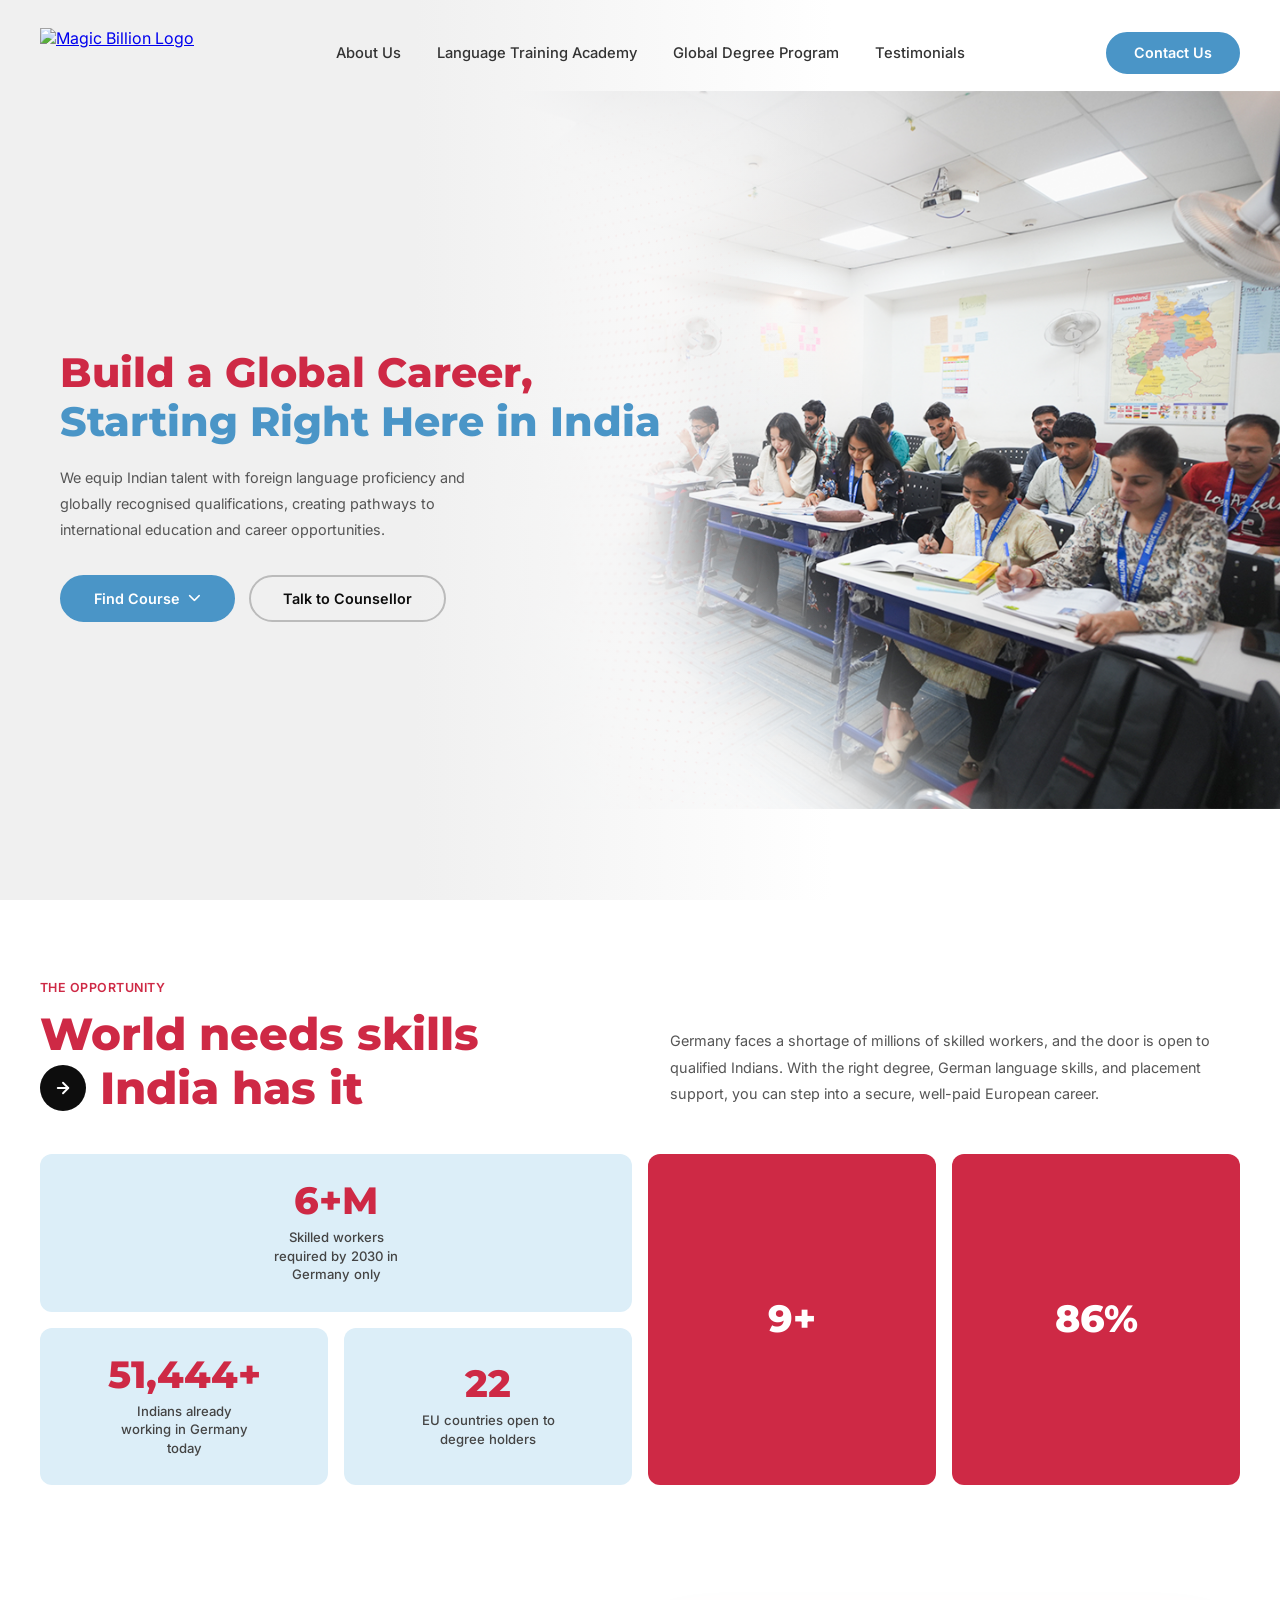
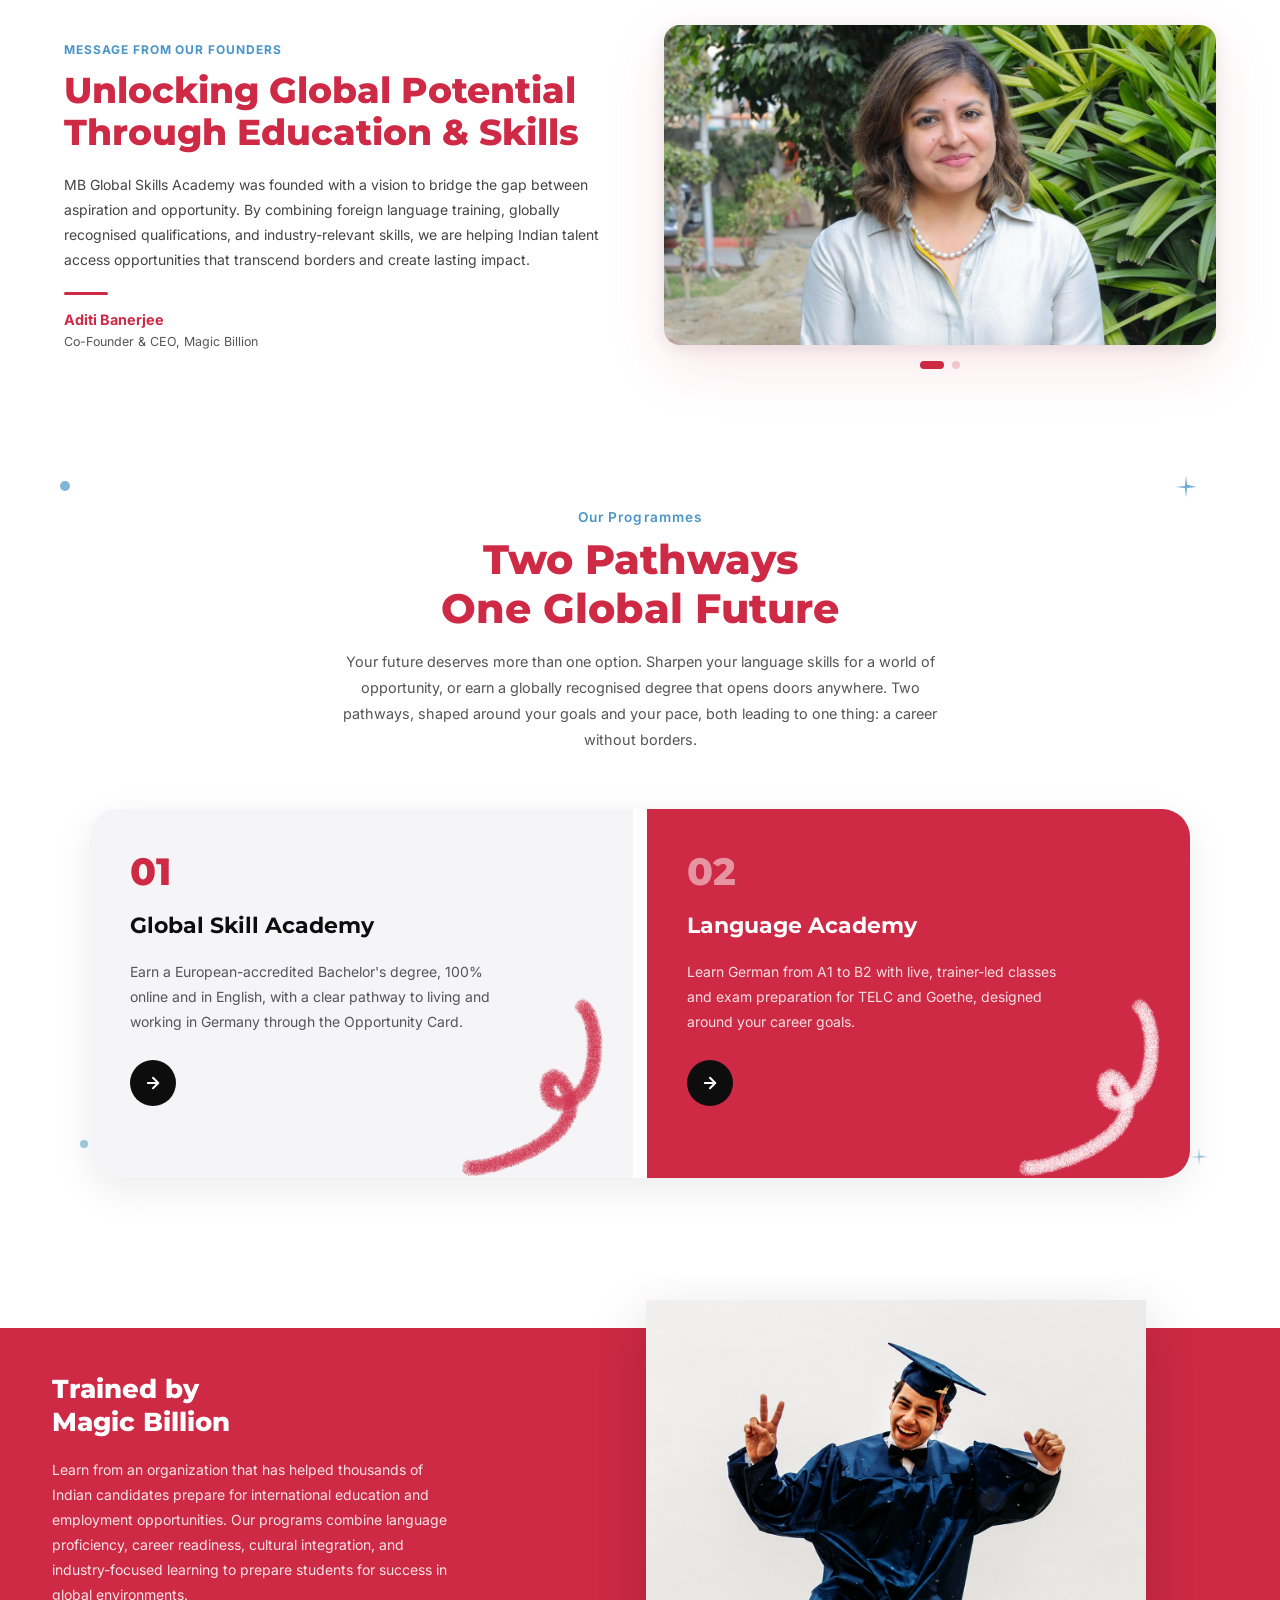
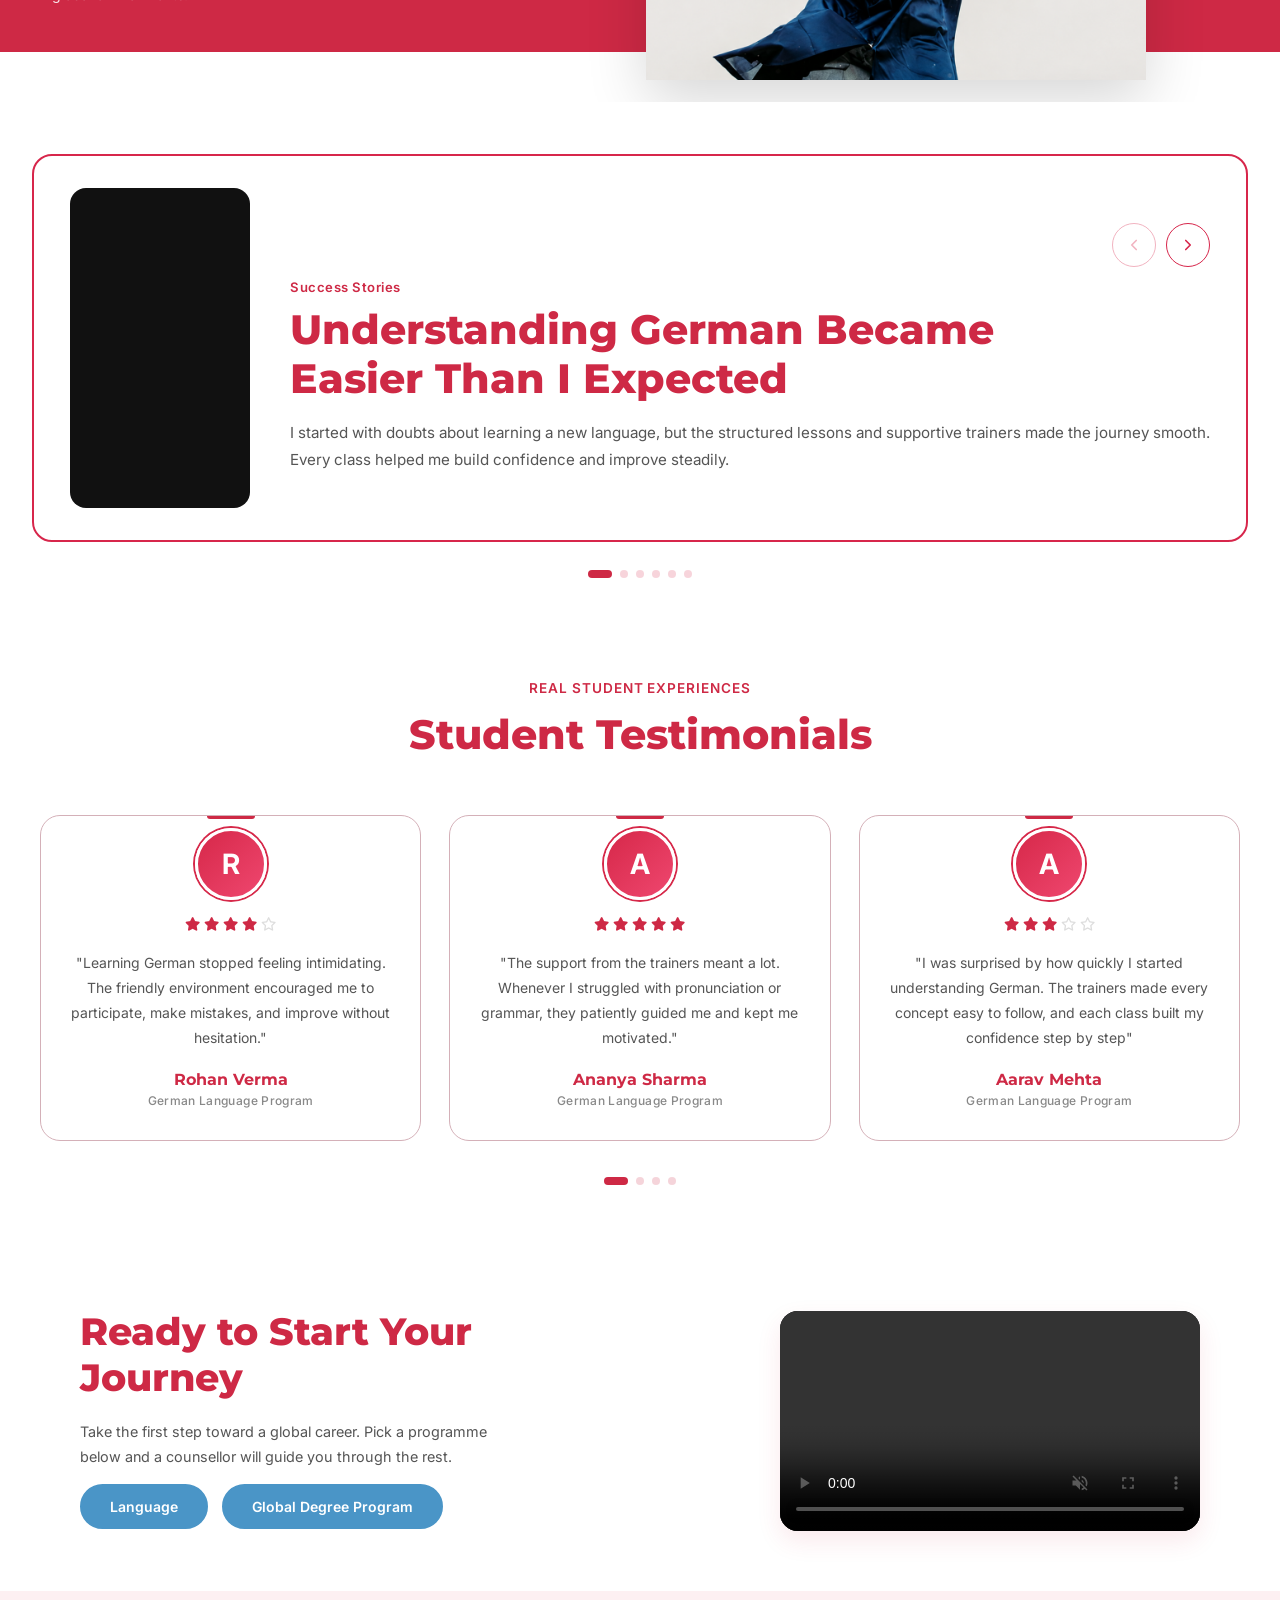
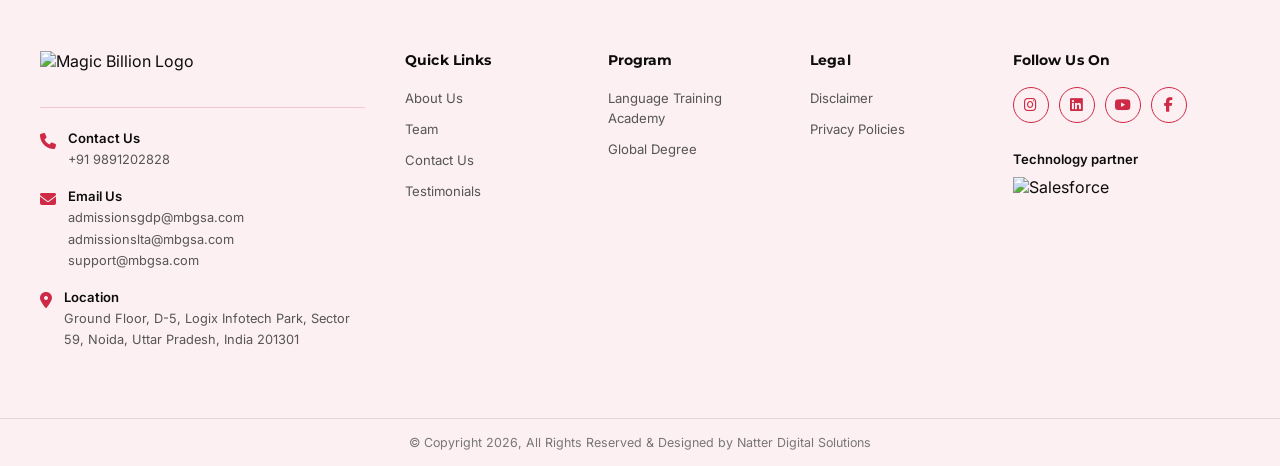
==== index.html @ fe3a0823 "founder section issue fix heding size" ====
<!doctype html>
<html lang="en">
  <head>
    <meta charset="UTF-8" />
    <meta name="viewport" content="width=device-width, initial-scale=1.0" />
    <title>MAGIC BILLION</title>
    <link rel="stylesheet" href="/CSS//style.css" />
    <!-- FontAwesome 6 (Free CDN) -->
    <link
      rel="stylesheet"
      href="https://cdnjs.cloudflare.com/ajax/libs/font-awesome/6.5.0/css/all.min.css"
      integrity="sha512-Avb2QiuDEEvB4bZJYdft2mNjVShBftLdPG8FJ0V7irTLQ8Uo0qcPxh4Plq7G5tGm0rU+1SPhVotteLpBERwTkw=="
      crossorigin="anonymous"
      referrerpolicy="no-referrer"
    />
  </head>
  <body>
    <!-- ===== NAVBAR ===== -->
    <header class="navbar" id="navbar">
      <div class="nav-container">
        <a href="/index.html" class="nav-logo">
          <img
            src="https://i.ibb.co/XxrznBX9/Layer-4.png"
            alt="Magic Billion Logo"
          />
        </a>

        <nav class="nav-links" id="navLinks">
          <a href="/about.html" class="nav-link">About Us</a>
          <a href="/language.html" class="nav-link"
            >Language Training Academy</a
          >
          <a href="/global-degree.html" class="nav-link"
            >Global Degree Program</a
          >
          <a href="/testimonials.html" class="nav-link">Testimonials</a>
        </nav>

        <div class="nav-right">
          <a href="/contact.html" class="btn-contact">Contact Us</a>
          <button
            class="hamburger"
            id="hamburger"
            aria-label="Toggle menu"
            aria-expanded="false"
          >
            <span class="bar"></span>
            <span class="bar"></span>
            <span class="bar"></span>
          </button>
        </div>
      </div>

      <div class="mobile-menu" id="mobileMenu">
        <a href="/about.html" class="mobile-link">About Us</a>
        <a href="/language.html" class="mobile-link"
          >Language Training Academy</a
        >
        <a href="/global-degree.html" class="mobile-link"
          >Global Degree Program</a
        >
        <a href="/testimonials.html" class="mobile-link">Testimonials</a>
        <a href="/contact.html" class="btn-contact mobile-cta">Contact Us</a>
      </div>
    </header>

    <!-- ===== HERO ===== -->
    <section class="hero" id="home">
      <!-- Full-bleed background image -->
      <div class="hero-bg">
        <img
          src="./assets/images/Hero-img-new.png"
          alt="Student travelling the world"
          loading="eager"
          decoding="async"
        />
      </div>

      <!-- Text content overlaid on top -->
      <div class="hero-content">
        <!-- <h1 class="hero-title">
          <span class="title-red">Build a Global Career,</span>

          <span class="title-line">
            <span class="title-red">Career, </span>
            <span class="title-blue inline-blue">Starting </span>
          </span>

          <span class="title-blue title-blue-block">Right Here in India </span>
        </h1> -->

        <!-- NAYA (sahi - 2 lines) -->
        <h1 class="hero-title">
          <span class="title-red">Build a Global Career,</span>
          <span class="title-blue">Starting Right Here in India</span>
        </h1>
        <p class="hero-desc">
          We equip Indian talent with foreign language proficiency and globally
          recognised qualifications, creating pathways to international
          education and career opportunities.
        </p>
        <div class="hero-actions">
          <div class="dropdown-wrapper">
            <button class="btn-primary dropdown-trigger">
              Find Course
              <i class="fa-solid fa-chevron-down dropdown-arrow"></i>
            </button>
            <div class="dropdown-menu">
              <a href="/language.html" class="dropdown-item"
                >Language Academy</a
              >
              <a href="/global-degree.html" class="dropdown-item"
                >Global Degree Program</a
              >
            </div>
          </div>
          <a href="#brochure" class="btn-outline">Talk to Counsellor</a>
        </div>
      </div>
    </section>

    <!-- ============================
     OPPORTUNITY SECTION
     ============================ -->
    <section class="opportunity" id="opportunity">
      <div class="opportunity-container">
        <div class="opportunity-top">
          <div class="opportunity-left">
            <p class="opportunity-label">The Opportunity</p>
            <h2 class="opportunity-heading">
              <span class="opp-line1"> World needs skills</span>
              <span class="opp-line2">
                <span class="opportunity-arrow-btn" aria-label="Learn more">
                  <svg
                    width="18"
                    height="18"
                    viewBox="0 0 24 24"
                    fill="none"
                    stroke="currentColor"
                    stroke-width="2.5"
                    stroke-linecap="round"
                    stroke-linejoin="round"
                    aria-hidden="true"
                  >
                    <line x1="5" y1="12" x2="19" y2="12" />
                    <polyline points="12 5 19 12 12 19" />
                  </svg>
                </span>
                India has it
              </span>
            </h2>
          </div>
          <div class="opportunity-right">
            <p class="opportunity-desc">
              Germany faces a shortage of millions of skilled workers, and the
              door is open to qualified Indians. With the right degree, German
              language skills, and placement support, you can step into a
              secure, well-paid European career.
            </p>
          </div>
        </div>

        <!-- Stats Grid — data-target = final number, data-suffix = text after -->
        <div class="opportunity-stats" id="oppStats">
          <div
            class="stat-card stat-card-large"
            data-target="7"
            data-suffix="+M"
          >
            <span class="stat-number">7+M</span>
            <span class="stat-label"
              >Skilled workers required by 2030 in Germany only</span
            >
          </div>

          <div
            class="stat-card stat-red stat-card-red-tall-1"
            data-target="10"
            data-suffix="+"
          >
            <span class="stat-number">10+</span>
            <!-- <span class="stat-label">Lorem Ipsum deoit odr mpt</span> -->
          </div>

          <div
            class="stat-card stat-red stat-card-red-tall-2"
            data-target="100"
            data-suffix="%"
          >
            <span class="stat-number">100%</span>
            <!-- <span class="stat-label">Lorem Ipsum deot odr</span> -->
          </div>

          <div
            class="stat-card stat-card-sm-1"
            data-target="60000"
            data-suffix="+"
          >
            <span class="stat-number">60,000+</span>
            <span class="stat-label"
              >Indians already working in Germany today</span
            >
          </div>

          <div class="stat-card stat-card-sm-2" data-target="26" data-suffix="">
            <span class="stat-number">26</span>
            <span class="stat-label">EU countries open to degree holders</span>
          </div>
        </div>
      </div>
    </section>

    <!-- ============================
    FOUNDERS SECTION
    ============================ -->
    <section class="founders" id="founders">
      <div class="founders-container">
        <!-- Left: Text Content -->
        <div class="founders-content">
          <!-- Founder 1 (default visible) -->
          <div class="founder-slide active" data-founder="0">
            <p class="founders-label">Message from Our Founders</p>
            <h2 class="founders-heading">
              Unlocking Global Potential <br />Through Education & Skills
            </h2>
            <p class="founders-desc">
              MB Global Skills Academy was founded with a vision to bridge the
              gap between aspiration and opportunity. By combining foreign
              language training, globally recognised qualifications, and
              industry-relevant skills, we are helping Indian talent access
              opportunities that transcend borders and create lasting impact.
            </p>
            <div class="founders-divider"></div>
            <div class="founders-author">
              <p class="founders-author-name">Aditi Banerjee</p>
              <p class="founders-author-role">
                Co-Founder &amp; CEO, Magic Billion
              </p>
            </div>
          </div>

          <!-- Founder 2 (hidden initially) -->
          <div class="founder-slide" data-founder="1">
            <p class="founders-label">Message from Our Founders</p>
            <h2 class="founders-heading">From India to the World</h2>
            <p class="founders-desc">
              India’s greatest strength is its people. Through language
              training, globally recognised education pathways, and
              industry-aligned skills, MB Global Skills Academy is enabling
              Indian talent to unlock opportunities beyond borders and build
              successful global careers.
            </p>
            <div class="founders-divider"></div>
            <div class="founders-author">
              <p class="founders-author-name">Basab Banerjee</p>
              <p class="founders-author-role">Co-Founder and President</p>
            </div>
          </div>
        </div>

        <!-- Right: Image + Dots below image -->
        <div class="founders-right-col">
          <div class="founders-image-wrap">
            <img
              src="/assets/images/Homepage_Aditi.JPG.jpg"
              alt="Aditi Banerjee - Co-Founder & CEO"
              class="founders-img founder-img active"
              data-img="0"
            />
            <img
              src="/assets/images/Homepage_Basab.jpg"
              alt="Rahul Mehta - Co-Founder & COO"
              class="founders-img founder-img"
              data-img="1"
            />
          </div>

          <!-- Dots — directly under image -->
          <div class="founders-dots">
            <button
              class="founder-dot active"
              data-dot="0"
              aria-label="Founder 1"
            ></button>
            <button
              class="founder-dot"
              data-dot="1"
              aria-label="Founder 2"
            ></button>
          </div>
        </div>
      </div>
    </section>

    <!--  -->
    <!-- ===== OUR PROGRAMMES SECTION ===== -->
    <section class="programmes" id="programmes">
      <!-- Decorative bg dots & star -->
      <span class="prog-dot prog-dot--tl"></span>
      <span class="prog-star prog-star--tr"></span>
      <span class="prog-dot prog-dot--bl"></span>
      <span class="prog-star prog-star--br"></span>

      <!-- Section Header -->
      <div class="prog-header">
        <p class="prog-label">Our Programmes</p>
        <h2 class="prog-title">
          Two Pathways<br />
          One Global Future
        </h2>
        <p class="prog-desc">
          Your future deserves more than one option. Sharpen your language
          skills for a world of opportunity, or earn a globally recognised
          degree that opens doors anywhere. Two pathways, shaped around your
          goals and your pace, both leading to one thing: a career without
          borders.
        </p>
      </div>

      <!-- Cards Grid -->
      <div class="prog-grid">
        <!-- Card 1 — Light -->
        <div class="prog-card prog-card--light" data-index="0">
          <span class="card-number">01</span>
          <h3 class="card-title">Global Skill Academy</h3>
          <p class="card-desc">
            Earn a European-accredited Bachelor's degree, 100% online and in
            English, with a clear pathway to living and working in Germany
            through the Opportunity Card.
          </p>
          <a
            href="/global-degree.html"
            class="opportunity-arrow-btn"
            aria-label="Learn more"
          >
            <svg
              width="18"
              height="18"
              viewBox="0 0 24 24"
              fill="none"
              stroke="currentColor"
              stroke-width="2.5"
              stroke-linecap="round"
              stroke-linejoin="round"
              aria-hidden="true"
            >
              <line x1="5" y1="12" x2="19" y2="12" />
              <polyline points="12 5 19 12 12 19" />
            </svg>
          </a>
          <div class="card-deco card-deco--1">
            <!-- Pink (default) -->
            <img
              src="/assets/images/Vector1.png"
              alt=""
              aria-hidden="true"
              class="deco-pink"
            />
            <!-- White (hover) -->
            <img
              src="/assets//images//Vector2.png"
              alt=""
              aria-hidden="true"
              class="deco-white"
            />
          </div>
        </div>

        <!-- Card 2 — Dark Red -->
        <div class="prog-card prog-card--dark" data-index="1">
          <span class="card-number">02</span>
          <h3 class="card-title">Language Academy</h3>
          <p class="card-desc">
            Learn German from A1 to B2 with live, trainer-led classes and exam
            preparation for TELC and Goethe, designed around your career goals.
          </p>
          <a
            href="/language.html"
            class="opportunity-arrow-btn"
            aria-label="Learn more"
          >
            <svg
              width="18"
              height="18"
              viewBox="0 0 24 24"
              fill="none"
              stroke="currentColor"
              stroke-width="2.5"
              stroke-linecap="round"
              stroke-linejoin="round"
              aria-hidden="true"
            >
              <line x1="5" y1="12" x2="19" y2="12" />
              <polyline points="12 5 19 12 12 19" />
            </svg>
          </a>
          <div class="card-deco card-deco--2">
            <img src="/assets//images//Vector2.png" alt="" aria-hidden="true" />
          </div>
        </div>
      </div>
    </section>

    <!-- ===== TRAINED BY MAGIC BILLION SECTION ===== -->
    <section class="trained" id="trained">
      <div class="trained-inner">
        <!-- LEFT: Text -->
        <div class="trained-content">
          <h2 class="trained-title">Trained by<br />Magic Billion</h2>
          <p class="trained-desc">
            Learn from an organization that has helped thousands of Indian
            candidates prepare for international education and employment
            opportunities. Our programs combine language proficiency, career
            readiness, cultural integration, and industry-focused learning to
            prepare students for success in global environments.
          </p>
        </div>

        <!-- RIGHT: Image overflows top & bottom -->
        <div class="trained-image-wrap">
          <div class="trained-image-card">
            <img
              src="/assets//images/img.png"
              alt="Trained graduate celebrating"
              loading="lazy"
              decoding="async"
            />
          </div>
        </div>
      </div>
    </section>

    <!-- ===== SUCCESS STORIES SECTION ===== -->
    <section class="success" id="success">
      <!-- Slider Wrapper -->
      <div class="success-slider-wrap">
        <div class="success-track" id="successTrack">
          <!-- Card 1 -->
          <div class="success-inner">
            <div class="success-image-wrap">
              <div class="success-image-card success-reel-card">
                <iframe
                  src="https://www.youtube.com/embed/UjRBjqplv5I?autoplay=1&mute=1&loop=1&playlist=UjRBjqplv5I&controls=0&rel=0&modestbranding=1"
                  allow="autoplay; encrypted-media"
                  allowfullscreen
                  loading="lazy"
                ></iframe>
              </div>
            </div>
            <div class="success-content">
              <p class="success-label">Success Stories</p>
              <h2 class="success-title">
                Understanding German Became <br />
                Easier Than I Expected
              </h2>
              <p class="success-desc">
                I started with doubts about learning a new language, but the
                structured lessons and supportive trainers made the journey
                smooth. Every class helped me build confidence and improve
                steadily.
              </p>
            </div>
          </div>

          <!-- Card 2 -->
          <div class="success-inner">
            <div class="success-image-wrap">
              <div class="success-image-card success-reel-card">
                <iframe
                  src="https://www.youtube.com/embed/yTDrbA5cePo?autoplay=0&mute=1&loop=1&playlist=yTDrbA5cePo&controls=0&rel=0&modestbranding=1"
                  allow="autoplay; encrypted-media"
                  allowfullscreen
                  loading="lazy"
                ></iframe>
              </div>
            </div>
            <div class="success-content">
              <p class="success-label">Success Stories</p>
              <h2 class="success-title">
                Trainer Support Made <br />
                All the Difference
              </h2>
              <p class="success-desc">
                Whenever I faced challenges with pronunciation or grammar, the
                trainers were there to guide me. Their encouragement kept me
                motivated and helped me stay consistent throughout the course.
              </p>
            </div>
          </div>

          <!-- Card 3 -->
          <div class="success-inner">
            <div class="success-image-wrap">
              <div class="success-image-card success-reel-card">
                <iframe
                  src="https://www.youtube.com/embed/nFE0VmYFvIM?autoplay=0&mute=1&loop=1&playlist=nFE0VmYFvIM&controls=0&rel=0&modestbranding=1"
                  allow="autoplay; encrypted-media"
                  allowfullscreen
                  loading="lazy"
                ></iframe>
              </div>
            </div>
            <div class="success-content">
              <p class="success-label">Success Stories</p>
              <h2 class="success-title">
                German No Longer <br />
                Felt Intimidating
              </h2>
              <p class="success-desc">
                The welcoming learning environment allowed me to participate
                freely and learn from mistakes. Over time, I became much more
                comfortable speaking and understanding German.
              </p>
            </div>
          </div>

          <!-- Card 4 -->
          <div class="success-inner">
            <div class="success-image-wrap">
              <div class="success-image-card success-reel-card">
                <iframe
                  src="https://www.youtube.com/embed/po0BgbBHqmY?autoplay=0&mute=1&loop=1&playlist=po0BgbBHqmY&controls=0&rel=0&modestbranding=1"
                  allow="autoplay; encrypted-media"
                  allowfullscreen
                  loading="lazy"
                ></iframe>
              </div>
            </div>
            <div class="success-content">
              <p class="success-label">Success Stories</p>
              <h2 class="success-title">
                Every Class Was <br />
                Engaging and Practical
              </h2>
              <p class="success-desc">
                The sessions were interactive, focused on real communication,
                and filled with valuable trainer feedback. Learning never felt
                repetitive, which kept me excited for every class.
              </p>
            </div>
          </div>

          <!-- Card 5 -->
          <div class="success-inner">
            <div class="success-image-wrap">
              <div class="success-image-card success-reel-card">
                <iframe
                  src="https://www.youtube.com/embed/KmkssqXBVro?autoplay=0&mute=1&loop=1&playlist=KmkssqXBVro&controls=0&rel=0&modestbranding=1"
                  allow="autoplay; encrypted-media"
                  allowfullscreen
                  loading="lazy"
                ></iframe>
              </div>
            </div>
            <div class="success-content">
              <p class="success-label">Success Stories</p>
              <h2 class="success-title">
                A Personal <br />
                Learning Experience
              </h2>
              <p class="success-desc">
                What stood out most was the genuine attention given to every
                learner. The trainers cared about our progress and provided
                guidance that made the journey feel truly personal.
              </p>
            </div>
          </div>

          <!-- Card 6 -->
          <div class="success-inner">
            <div class="success-image-wrap">
              <div class="success-image-card success-reel-card">
                <iframe
                  src="https://www.youtube.com/embed/arVuvFxpikQ?autoplay=0&mute=1&loop=1&playlist=arVuvFxpikQ&controls=0&rel=0&modestbranding=1"
                  allow="autoplay; encrypted-media"
                  allowfullscreen
                  loading="lazy"
                ></iframe>
              </div>
            </div>
            <div class="success-content">
              <p class="success-label">Success Stories</p>
              <h2 class="success-title">
                The Progress Was <br />
                Worth Every Effort
              </h2>
              <p class="success-desc">
                Looking back at where I started, the improvement is remarkable.
                With the right guidance and consistent practice, I gained the
                confidence to communicate in German effectively.
              </p>
            </div>
          </div>
        </div>
        <!-- end track -->
      </div>
      <!-- end slider-wrap -->

      <!-- Dots -->
      <div class="success-dots" id="successDots"></div>
    </section>
    <!-- ===== END SUCCESS STORIES SECTION ===== -->

    <!-- ===== TESTIMONIALS SECTION ===== -->
    <section class="testi-section" id="testimonials">
      <!-- Header — ADD THIS -->
      <div class="testi-top">
        <span class="testi-subtitle">REAL STUDENT EXPERIENCES</span>
        <h2 class="testi-title">Student Testimonials</h2>
      </div>

      <!-- Slider Wrapper -->
      <div class="testi-slider-wrap">
        <div class="testi-track" id="testiTrack">
          <!-- Card 1 -->
          <div class="testi-card">
            <!-- <div class="testi-avatar">
              <img
                src="https://images.unsplash.com/photo-1500648767791-00dcc994a43e?q=80&w=200&auto=format&fit=crop"
                alt="James Pattinson"
              />
            </div> -->
            <div class="testi-avatar">R</div>
            <div class="testi-stars">
              <i class="fa-solid fa-star"></i><i class="fa-solid fa-star"></i>
              <i class="fa-solid fa-star"></i><i class="fa-solid fa-star"></i>
              <i class="fa-regular fa-star"></i>
            </div>
            <p class="testi-quote">
              "Learning German stopped feeling intimidating. The friendly
              environment encouraged me to participate, make mistakes, and
              improve without hesitation."
            </p>
            <h4 class="testi-name">Rohan Verma</h4>
            <span class="testi-role">German Language Program</span>
          </div>

          <!-- Card 2 -->
          <div class="testi-card">
            <!-- <div class="testi-avatar">
                <img
                  src="https://images.unsplash.com/photo-1507003211169-0a1dd7228f2d?q=80&w=200&auto=format&fit=crop"
                  alt="Greg Stuart"
                />
              </div> -->
            <div class="testi-avatar">A</div>
            <!-- Ananya Sharma -->

            <div class="testi-stars">
              <i class="fa-solid fa-star"></i><i class="fa-solid fa-star"></i>
              <i class="fa-solid fa-star"></i><i class="fa-solid fa-star"></i>
              <i class="fa-solid fa-star"></i>
            </div>
            <p class="testi-quote">
              "The support from the trainers meant a lot. Whenever I struggled
              with pronunciation or grammar, they patiently guided me and kept
              me motivated."
            </p>
            <h4 class="testi-name">Ananya Sharma</h4>
            <span class="testi-role">German Language Program</span>
          </div>

          <!-- Card 3 -->
          <div class="testi-card">
            <!-- <div class="testi-avatar">
              <img
                src="https://images.unsplash.com/photo-1506794778202-cad84cf45f1d?q=80&w=200&auto=format&fit=crop"
                alt="Trevor Mitchell"
              />
            </div> -->
            <div class="testi-avatar">A</div>
            <!-- Aarav Mehta -->
            <div class="testi-stars">
              <i class="fa-solid fa-star"></i><i class="fa-solid fa-star"></i>
              <i class="fa-solid fa-star"></i>
              <i class="fa-regular fa-star"></i
              ><i class="fa-regular fa-star"></i>
            </div>
            <p class="testi-quote">
              "I was surprised by how quickly I started understanding German.
              The trainers made every concept easy to follow, and each class
              built my confidence step by step"
            </p>
            <h4 class="testi-name">Aarav Mehta</h4>
            <span class="testi-role">German Language Program</span>
          </div>

          <!-- Card 4 -->
          <div class="testi-card">
            <!-- <div class="testi-avatar">
              <img
                src="https://images.unsplash.com/photo-1494790108377-be9c29b29330?q=80&w=200&auto=format&fit=crop"
                alt="Priya Sharma"
              />
            </div> -->

            <div class="testi-avatar">P</div>
            <!-- Priya Kapoor -->

            <div class="testi-stars">
              <i class="fa-solid fa-star"></i><i class="fa-solid fa-star"></i>
              <i class="fa-solid fa-star"></i><i class="fa-solid fa-star"></i>
              <i class="fa-solid fa-star"></i>
            </div>
            <p class="testi-quote">
              "I actually looked forward to every class. The interactive
              sessions and practical speaking exercises kept me engaged
              throughout my learning journey."
            </p>
            <h4 class="testi-name">Priya Kapoor</h4>
            <span class="testi-role">German Language Program</span>
          </div>

          <!-- Card 5 -->
          <div class="testi-card">
            <!-- <div class="testi-avatar">
              <img
                src="https://images.unsplash.com/photo-1438761681033-6461ffad8d80?q=80&w=200&auto=format&fit=crop"
                alt="Sarah Collins"
              />
            </div> -->
            <div class="testi-avatar">K</div>
            <!-- Kunal Singh -->

            <div class="testi-stars">
              <i class="fa-solid fa-star"></i><i class="fa-solid fa-star"></i>
              <i class="fa-solid fa-star"></i><i class="fa-solid fa-star"></i>
              <i class="fa-regular fa-star"></i>
            </div>
            <p class="testi-quote">
              "The journey felt personal, not just academic. The trainers
              genuinely cared about our progress and supported us at every
              stage."
            </p>
            <h4 class="testi-name">Kunal Singh</h4>
            <span class="testi-role">German Language Program</span>
          </div>

          <!-- Card 6 -->
          <div class="testi-card">
            <!-- <div class="testi-avatar">
              <img
                src="https://images.unsplash.com/photo-1544005313-94ddf0286df2?q=80&w=200&auto=format&fit=crop"
                alt="Ananya Verma"
              />
            </div> -->
            <div class="testi-avatar">S</div>
            <!-- Sneha Gupta -->
            <div class="testi-stars">
              <i class="fa-solid fa-star"></i><i class="fa-solid fa-star"></i>
              <i class="fa-solid fa-star"></i><i class="fa-solid fa-star"></i>
              <i class="fa-solid fa-star"></i>
            </div>
            <p class="testi-quote">
              ""When I compare myself to day one, the difference is incredible.
              I can now understand and communicate in German with much greater
              confidence."
            </p>
            <h4 class="testi-name">Sneha Gupta</h4>
            <span class="testi-role">German Language Program</span>
          </div>
        </div>
      </div>

      <!-- Dots only -->
      <div
        class="testi-dots"
        id="testiDots"
        aria-label="Slider navigation"
      ></div>
    </section>
    <!-- ===== END TESTIMONIALS SECTION ===== -->

    <!-- ===== READY TO START SECTION ===== -->
    <section class="journey" id="journey">
      <div class="journey-inner">
        <!-- LEFT: Text + Buttons -->
        <div class="journey-content">
          <h2 class="journey-title">Ready to Start Your Journey</h2>
          <p class="journey-desc">
            Take the first step toward a global career. Pick a programme below
            and a counsellor will guide you through the rest.
          </p>
          <!-- <p class="journey-pick">Pick a program to learn more.</p> -->
          <div class="journey-actions">
            <a href="language.html" class="journey-btn">Language</a>
            <a href="global-degree.html" class="journey-btn"
              >Global Degree Program</a
            >
          </div>
        </div>

        <!-- RIGHT: YouTube Video Card -->
        <div class="journey-card">
          <video autoplay muted loop playsinline controls class="journey-video">
            <source
              src="https://res.cloudinary.com/dpdn7kzll/video/upload/v1780924872/READY_TO_START_YOUR_JOURNEY_1_eqjsy1.mp4"
              type="video/mp4"
            />
          </video>
        </div>
      </div>
    </section>
    <!-- ===== END READY TO START SECTION ===== -->

    <!-- ===== FOOTER ===== -->
    <footer class="footer">
      <div class="footer-container">
        <!-- Col 1: Brand -->
        <div class="footer-brand">
          <div class="footer-logo-wrap">
            <img
              src="https://i.ibb.co/XxrznBX9/Layer-4.png"
              alt="Magic Billion Logo"
              class="footer-logo-img"
            />
          </div>
          <div class="footer-divider"></div>

          <div class="footer-contact-item">
            <!-- Phone icon (FontAwesome) -->
            <i class="fa-solid fa-phone footer-icon"></i>
            <div>
              <span class="footer-contact-label">Contact Us</span>
              <span class="footer-contact-val">
                <a
                  href="tel:+919891202828"
                  class="cfs-info-val"
                  style="color: inherit; text-decoration: none"
                >
                  +91 9891202828
                </a></span
              >
            </div>
          </div>
          <div class="footer-contact-item">
            <!-- Email icon (FontAwesome) -->
            <i class="fa-solid fa-envelope footer-icon"></i>
            <div>
              <span class="footer-contact-label">Email Us</span>
              <span class="footer-contact-val">
                <a
                  href="mailto:admissionsgdp@mbgsa.com"
                  class="footer-email-link"
                >
                  admissionsgdp@mbgsa.com </a
                ><br />
                <a
                  href="mailto:admissionslta@mbgsa.com"
                  class="footer-email-link"
                >
                  admissionslta@mbgsa.com </a
                ><br />
                <a href="mailto:support@mbgsa.com" class="footer-email-link">
                  support@mbgsa.com
                </a>
              </span>
            </div>
          </div>

          <div class="footer-contact-item">
            <!-- Location icon (FontAwesome) -->
            <i class="fa-solid fa-location-dot footer-icon"></i>
            <div>
              <span class="footer-contact-label">Location</span>
              <span class="footer-contact-val">
                <a
                  href="https://maps.google.com/?q=Ground+Floor+D-5+Logix+Infotech+Park+Sector+59+Noida+Uttar+Pradesh+201301"
                  target="_blank"
                  class="cfs-info-val"
                  style="color: inherit; text-decoration: none"
                >
                  Ground Floor, D-5, Logix Infotech Park, Sector 59, Noida,
                  Uttar Pradesh, India 201301
                </a>
              </span>
            </div>
          </div>
        </div>

        <!-- Col 2: Quick Links -->
        <div class="footer-col">
          <h4 class="footer-col-title">Quick Links</h4>
          <ul class="footer-list">
            <li><a href="about.html" class="footer-link">About Us</a></li>
            <li><a href="/about.html" class="footer-link">Team</a></li>
            <li><a href="contact.html" class="footer-link">Contact Us</a></li>
            <li>
              <a href="testimonials.html" class="footer-link">Testimonials</a>
            </li>
          </ul>
        </div>

        <!-- Col 3: Program -->
        <div class="footer-col">
          <h4 class="footer-col-title">Program</h4>
          <ul class="footer-list">
            <li>
              <a href="language.html" class="footer-link"
                >Language Training Academy</a
              >
            </li>
            <li>
              <a href="global-degree.html" class="footer-link">Global Degree</a>
            </li>
          </ul>
        </div>

        <!-- Col 4: Legal -->
        <div class="footer-col">
          <h4 class="footer-col-title">Legal</h4>
          <ul class="footer-list">
            <li>
              <a href="/disclaimer.html" class="footer-link">Disclaimer</a>
            </li>
            <li>
              <a href="privacy-policies.html" class="footer-link"
                >Privacy Policies</a
              >
            </li>
          </ul>
        </div>

        <!-- Col 5: Social + Salesforce -->
        <div class="footer-col footer-col-right">
          <h4 class="footer-col-title">Follow Us On</h4>
          <div class="footer-social">
            <a
              href="https://www.instagram.com/mb_globalskillsacademy/"
              class="footer-social-link"
              aria-label="Instagram"
            >
              <i class="fa-brands fa-instagram"></i>
            </a>
            <a
              href="https://www.linkedin.com/company/magicbillion/"
              class="footer-social-link"
              aria-label="X (Twitter)"
            >
              <i class="fa-brands fa-linkedin"></i>
            </a>
            <a
              href="https://www.youtube.com/@magicbillion/playlists"
              class="footer-social-link"
              aria-label="YouTube"
            >
              <i class="fa-brands fa-youtube"></i>
            </a>
            <a
              href="https://www.facebook.com/magicbillion/"
              class="footer-social-link"
              aria-label="Facebook"
            >
              <i class="fa-brands fa-facebook-f"></i>
            </a>
          </div>

          <div class="footer-partner">
            <span class="footer-partner-label">Technology partner</span>
            <img
              src="https://i.ibb.co/3yfzBB2D/Salesforce-logo-copy-1.png"
              alt="Salesforce"
              class="footer-salesforce-logo"
            />
          </div>
        </div>
      </div>

      <!-- Bottom bar -->
      <div class="footer-bottom">
        <p class="footer-copy">
          © Copyright 2026, All Rights Reserved &amp; Designed by Natter Digital
          Solutions
        </p>
      </div>
    </footer>

    <script src="https://cdn.jsdelivr.net/npm/gsap@3/dist/gsap.min.js"></script>
    <script>
      // Navbar scroll
      const navbar = document.getElementById("navbar");
      window.addEventListener("scroll", () => {
        navbar.classList.toggle("scrolled", window.scrollY > 20);
      });

      // Hamburger
      const hamburger = document.getElementById("hamburger");
      const mobileMenu = document.getElementById("mobileMenu");
      hamburger.addEventListener("click", () => {
        const open = mobileMenu.classList.toggle("open");
        hamburger.classList.toggle("active", open);
        hamburger.setAttribute("aria-expanded", open);
      });
      document.querySelectorAll(".mobile-link, .mobile-cta").forEach((link) => {
        link.addEventListener("click", () => {
          mobileMenu.classList.remove("open");
          hamburger.classList.remove("active");
          hamburger.setAttribute("aria-expanded", false);
        });
      });

      // Active nav link — primary (red) colour on click
      document.querySelectorAll(".nav-link, .mobile-link").forEach((link) => {
        link.addEventListener("click", function (e) {
          const text = this.textContent.trim();
          document.querySelectorAll(".nav-link").forEach((l) => {
            l.classList.toggle("active", l.textContent.trim() === text);
          });
          document.querySelectorAll(".mobile-link").forEach((l) => {
            l.classList.toggle("active", l.textContent.trim() === text);
          });
        });
      });

      // GSAP hero animations
      gsap.from(".hero-title .title-red:nth-child(1)", {
        y: 50,
        opacity: 0,
        duration: 0.8,
        ease: "power4.out",
        delay: 0.1,
      });
      gsap.from(".hero-title .title-red:nth-child(2)", {
        y: 50,
        opacity: 0,
        duration: 0.8,
        ease: "power4.out",
        delay: 0.22,
      });
      gsap.from(".hero-title .title-blue", {
        y: 50,
        opacity: 0,
        duration: 0.8,
        ease: "power4.out",
        delay: 0.34,
      });
      gsap.from(".hero-desc", {
        y: 25,
        opacity: 0,
        duration: 0.7,
        ease: "power3.out",
        delay: 0.48,
      });
      gsap.from(".hero-actions", {
        y: 25,
        opacity: 0,
        duration: 0.7,
        ease: "power3.out",
        delay: 0.6,
      });
    </script>
    <!-- 2 section -->
    <!-- ============================
    OPPORTUNITY ANIMATIONS JS
    ============================ -->
    <script>
      (function () {
        /* ---------- GSAP section animations ---------- */
        if (
          typeof gsap !== "undefined" &&
          typeof ScrollTrigger !== "undefined"
        ) {
          gsap.registerPlugin(ScrollTrigger);

          gsap.from(".opportunity-label", {
            scrollTrigger: {
              trigger: ".opportunity",
              start: "top 82%",
              once: true,
            },
            y: 20,
            opacity: 0,
            duration: 0.5,
            ease: "power3.out",
          });
          gsap.from(".opp-line1", {
            scrollTrigger: {
              trigger: ".opportunity",
              start: "top 80%",
              once: true,
            },
            x: -40,
            opacity: 0,
            duration: 0.7,
            ease: "power3.out",
            delay: 0.08,
          });
          gsap.from(".opp-line2", {
            scrollTrigger: {
              trigger: ".opportunity",
              start: "top 80%",
              once: true,
            },
            x: -40,
            opacity: 0,
            duration: 0.7,
            ease: "power3.out",
            delay: 0.18,
          });
          gsap.from(".opportunity-arrow-btn", {
            scrollTrigger: {
              trigger: ".opportunity",
              start: "top 80%",
              once: true,
            },
            scale: 0,
            opacity: 0,
            duration: 0.5,
            ease: "back.out(2.5)",
            delay: 0.28,
          });
          gsap.from(".opportunity-desc", {
            scrollTrigger: {
              trigger: ".opportunity",
              start: "top 78%",
              once: true,
            },
            y: 30,
            opacity: 0,
            duration: 0.7,
            ease: "power3.out",
            delay: 0.15,
          });
          gsap.from(".stat-card", {
            scrollTrigger: {
              trigger: "#oppStats",
              start: "top 88%",
              once: true,
            },
            y: 50,
            opacity: 0,
            duration: 0.6,
            ease: "power3.out",
            stagger: 0.1,
          });
        }

        /* ---------- Number Counter (pure JS rAF) ---------- */
        var counted = false;

        function easeOutCubic(t) {
          return 1 - Math.pow(1 - t, 3);
        }

        function formatNum(n, target) {
          if (target >= 1000) return n.toLocaleString("en-IN");
          return String(n);
        }

        function runAllCounters() {
          if (counted) return;
          counted = true;

          var cards = document.querySelectorAll("#oppStats .stat-card");
          cards.forEach(function (card) {
            var el = card.querySelector(".stat-number");
            var target = parseInt(card.getAttribute("data-target"), 10);
            var suffix = card.getAttribute("data-suffix") || "";
            var start = performance.now();
            var dur = 2000; // 2 seconds

            function tick(now) {
              var elapsed = now - start;
              var progress = Math.min(elapsed / dur, 1);
              var eased = easeOutCubic(progress);
              var current = Math.round(eased * target);
              el.textContent = formatNum(current, target) + suffix;
              if (progress < 1) {
                requestAnimationFrame(tick);
              } else {
                el.textContent = formatNum(target, target) + suffix;
              }
            }

            // Start from 0
            el.textContent = "0" + suffix;
            requestAnimationFrame(tick);
          });
        }

        /* Use IntersectionObserver — fires as soon as stats grid enters viewport */
        var statsEl = document.getElementById("oppStats");
        if (statsEl && "IntersectionObserver" in window) {
          var io = new IntersectionObserver(
            function (entries) {
              entries.forEach(function (entry) {
                if (entry.isIntersecting) {
                  // small delay so card fade-in plays first
                  setTimeout(runAllCounters, 300);
                  io.disconnect();
                }
              });
            },
            { threshold: 0.15 },
          );
          io.observe(statsEl);
        } else {
          // Fallback: just run on page load
          window.addEventListener("load", runAllCounters);
        }
      })();
    </script>

    <!-- 3  -->
    <!-- ============================
    FOUNDERS ANIMATIONS JS
    ============================ -->
    <script>
      (function () {
        var slides = document.querySelectorAll(".founder-slide");
        var images = document.querySelectorAll(".founder-img");
        var dots = document.querySelectorAll(".founder-dot");
        var imageWrap = document.querySelector(".founders-image-wrap");
        var current = 0;
        var total = slides.length;
        var timer = null;

        function goTo(idx) {
          if (idx === current) return;
          slides[current].classList.remove("active");
          images[current].classList.remove("active");
          dots[current].classList.remove("active");
          current = (idx + total) % total;
          slides[current].classList.add("active");
          images[current].classList.add("active");
          dots[current].classList.add("active");
        }

        dots.forEach(function (dot) {
          dot.addEventListener("click", function () {
            goTo(parseInt(dot.getAttribute("data-dot"), 10));
            resetTimer();
          });
        });

        /* ---- Image click — next slide ---- */
        if (imageWrap) {
          imageWrap.style.cursor = "pointer";
          imageWrap.addEventListener("click", function () {
            goTo((current + 1) % total);
            resetTimer();
          });
        }

        /* ---- Touch swipe on image ---- */
        var touchStartX = 0;
        var touchStartY = 0;

        if (imageWrap) {
          imageWrap.addEventListener(
            "touchstart",
            function (e) {
              touchStartX = e.touches[0].clientX;
              touchStartY = e.touches[0].clientY;
            },
            { passive: true },
          );

          imageWrap.addEventListener(
            "touchend",
            function (e) {
              var dx = e.changedTouches[0].clientX - touchStartX;
              var dy = e.changedTouches[0].clientY - touchStartY;
              if (Math.abs(dx) < 30 || Math.abs(dy) > Math.abs(dx)) return;
              if (dx < 0) {
                goTo((current + 1) % total); /* swipe left = next */
              } else {
                goTo((current - 1 + total) % total); /* swipe right = prev */
              }
              resetTimer();
            },
            { passive: true },
          );
        }

        function startTimer() {
          clearInterval(timer);
          timer = setInterval(function () {
            goTo((current + 1) % total);
          }, 5000);
        }
        function resetTimer() {
          clearInterval(timer);
          startTimer();
        }

        if (total > 1) startTimer();

        /* ================================================
     GSAP ANIMATIONS — bilkul same, kuch nahi badla
  ================================================ */
        if (typeof gsap === "undefined") return;
        gsap.registerPlugin(ScrollTrigger);

        var tl = gsap.timeline({
          scrollTrigger: { trigger: ".founders", start: "top 78%", once: true },
        });

        tl.from(".founders-label", {
          y: -16,
          opacity: 0,
          duration: 0.5,
          ease: "power3.out",
        })
          .from(
            ".founders-heading",
            { y: 40, opacity: 0, duration: 0.7, ease: "power4.out" },
            "-=0.25",
          )
          .from(
            ".founders-desc",
            { y: 24, opacity: 0, duration: 0.6, ease: "power3.out" },
            "-=0.4",
          )
          .from(
            ".founders-divider",
            {
              scaleX: 0,
              transformOrigin: "left center",
              duration: 0.5,
              ease: "power3.out",
            },
            "-=0.3",
          )
          .from(
            ".founders-author",
            { y: 20, opacity: 0, duration: 0.5, ease: "power3.out" },
            "-=0.25",
          )
          .from(
            ".founders-dots",
            { y: 12, opacity: 0, duration: 0.4, ease: "power3.out" },
            "-=0.2",
          )
          .from(
            ".founders-image-wrap",
            { x: 60, opacity: 0, duration: 0.9, ease: "power3.out" },
            "-=1.2",
          );

        gsap.to(".founders-img", {
          scrollTrigger: {
            trigger: ".founders-image-wrap",
            start: "top bottom",
            end: "bottom top",
            scrub: true,
          },
          scale: 1.06,
          ease: "none",
        });
      })();
    </script>

    <!-- 4 -->
    <script src="https://cdn.jsdelivr.net/npm/gsap@3/dist/gsap.min.js"></script>
    <script src="https://cdn.jsdelivr.net/npm/gsap@3/dist/ScrollTrigger.min.js"></script>

    <script>
      // ---- Navbar scroll ----
      const navbar = document.getElementById("navbar");
      window.addEventListener("scroll", () => {
        navbar.classList.toggle("scrolled", window.scrollY > 20);
      });

      // ---- Hamburger ----
      const hamburger = document.getElementById("hamburger");
      const mobileMenu = document.getElementById("mobileMenu");
      hamburger.addEventListener("click", () => {
        const open = mobileMenu.classList.toggle("open");
        hamburger.classList.toggle("active", open);
        hamburger.setAttribute("aria-expanded", open);
      });
      document.querySelectorAll(".mobile-link, .mobile-cta").forEach((link) => {
        link.addEventListener("click", () => {
          mobileMenu.classList.remove("open");
          hamburger.classList.remove("active");
          hamburger.setAttribute("aria-expanded", false);
        });
      });

      // ---- Active nav link on click ----
      document.querySelectorAll(".nav-link, .mobile-link").forEach((link) => {
        link.addEventListener("click", function () {
          const text = this.textContent.trim();
          document.querySelectorAll(".nav-link").forEach((l) => {
            l.classList.toggle("active", l.textContent.trim() === text);
          });
          document.querySelectorAll(".mobile-link").forEach((l) => {
            l.classList.toggle("active", l.textContent.trim() === text);
          });
        });
      });

      // ---- GSAP: Register ScrollTrigger ----
      gsap.registerPlugin(ScrollTrigger);

      // ---- Hero Animations ----
      gsap.from(".hero-title .title-red:nth-child(1)", {
        y: 50,
        opacity: 0,
        duration: 0.8,
        ease: "power4.out",
        delay: 0.1,
      });
      gsap.from(".hero-title .title-red:nth-child(2)", {
        y: 50,
        opacity: 0,
        duration: 0.8,
        ease: "power4.out",
        delay: 0.22,
      });
      gsap.from(".hero-title .title-blue", {
        y: 50,
        opacity: 0,
        duration: 0.8,
        ease: "power4.out",
        delay: 0.34,
      });
      gsap.from(".hero-desc", {
        y: 25,
        opacity: 0,
        duration: 0.7,
        ease: "power3.out",
        delay: 0.48,
      });
      gsap.from(".hero-actions", {
        y: 25,
        opacity: 0,
        duration: 0.7,
        ease: "power3.out",
        delay: 0.6,
      });

      // ---- Programmes Section Animations ----
      gsap.from(".prog-header", {
        scrollTrigger: { trigger: ".programmes", start: "top 80%" },
        y: 40,
        opacity: 0,
        duration: 0.9,
        ease: "power3.out",
      });

      gsap.from(".prog-card", {
        scrollTrigger: { trigger: ".prog-grid", start: "top 85%" },
        y: 60,
        opacity: 0,
        duration: 0.85,
        ease: "power3.out",
        stagger: 0.18,
      });

      gsap.from(".prog-dot, .prog-star", {
        scrollTrigger: { trigger: ".programmes", start: "top 80%" },
        scale: 0,
        opacity: 0,
        duration: 0.6,
        ease: "back.out(2)",
        stagger: 0.12,
      });

      gsap.from(".card-deco", {
        scrollTrigger: { trigger: ".prog-grid", start: "top 85%" },
        x: 40,
        opacity: 0,
        duration: 1.0,
        ease: "power3.out",
        stagger: 0.2,
        delay: 0.3,
      });
    </script>

    <!-- 5 -->
    <!-- navbar -->
    <script>
      const navbar = document.getElementById("navbar");
      window.addEventListener("scroll", () => {
        navbar.classList.toggle("scrolled", window.scrollY > 20);
      });

      // ---- Hamburger ----
      const hamburger = document.getElementById("hamburger");
      const mobileMenu = document.getElementById("mobileMenu");
      hamburger.addEventListener("click", () => {
        const open = mobileMenu.classList.toggle("open");
        hamburger.classList.toggle("active", open);
        hamburger.setAttribute("aria-expanded", open);
      });
      document.querySelectorAll(".mobile-link, .mobile-cta").forEach((link) => {
        link.addEventListener("click", () => {
          mobileMenu.classList.remove("open");
          hamburger.classList.remove("active");
          hamburger.setAttribute("aria-expanded", false);
        });
      });

      // ---- Active nav link on click ----
      document.querySelectorAll(".nav-link, .mobile-link").forEach((link) => {
        link.addEventListener("click", function () {
          const text = this.textContent.trim();
          document.querySelectorAll(".nav-link").forEach((l) => {
            l.classList.toggle("active", l.textContent.trim() === text);
          });
          document.querySelectorAll(".mobile-link").forEach((l) => {
            l.classList.toggle("active", l.textContent.trim() === text);
          });
        });
      });

      // ---- GSAP: Register ScrollTrigger ----
      gsap.registerPlugin(ScrollTrigger);

      // ---- Hero Animations ----
      gsap.from(".hero-title .title-red:nth-child(1)", {
        y: 50,
        opacity: 0,
        duration: 0.8,
        ease: "power4.out",
        delay: 0.1,
      });
      gsap.from(".hero-title .title-red:nth-child(2)", {
        y: 50,
        opacity: 0,
        duration: 0.8,
        ease: "power4.out",
        delay: 0.22,
      });
      gsap.from(".hero-title .title-blue", {
        y: 50,
        opacity: 0,
        duration: 0.8,
        ease: "power4.out",
        delay: 0.34,
      });
      gsap.from(".hero-desc", {
        y: 25,
        opacity: 0,
        duration: 0.7,
        ease: "power3.out",
        delay: 0.48,
      });
      gsap.from(".hero-actions", {
        y: 25,
        opacity: 0,
        duration: 0.7,
        ease: "power3.out",
        delay: 0.6,
      });

      // ---- Programmes Section Animations ----
      gsap.from(".prog-header", {
        scrollTrigger: { trigger: ".programmes", start: "top 80%" },
        y: 40,
        opacity: 0,
        duration: 0.9,
        ease: "power3.out",
      });
      gsap.from(".prog-card", {
        scrollTrigger: { trigger: ".prog-grid", start: "top 85%" },
        y: 60,
        opacity: 0,
        duration: 0.85,
        ease: "power3.out",
        stagger: 0.18,
      });
      gsap.from(".prog-dot, .prog-star", {
        scrollTrigger: { trigger: ".programmes", start: "top 80%" },
        scale: 0,
        opacity: 0,
        duration: 0.6,
        ease: "back.out(2)",
        stagger: 0.12,
      });
      gsap.from(".card-deco", {
        scrollTrigger: { trigger: ".prog-grid", start: "top 85%" },
        x: 40,
        opacity: 0,
        duration: 1.0,
        ease: "power3.out",
        stagger: 0.2,
        delay: 0.3,
      });

      // ---- Trained by Magic Billion Animations ----
      gsap.from(".trained-inner", {
        scrollTrigger: { trigger: ".trained", start: "top 82%" },
        y: 50,
        opacity: 0,
        duration: 0.9,
        ease: "power3.out",
      });
      gsap.from(".trained-content", {
        scrollTrigger: { trigger: ".trained", start: "top 80%" },
        x: -40,
        opacity: 0,
        duration: 0.85,
        ease: "power3.out",
        delay: 0.15,
      });
      gsap.from(".trained-image-card", {
        scrollTrigger: { trigger: ".trained", start: "top 80%" },
        x: 50,
        opacity: 0,
        duration: 1.0,
        ease: "power3.out",
        delay: 0.25,
      });
    </script>

    <!-- 6 -->
    <!-- SUCCESS STORIES SECTION -->
    <script>
      (function () {
        "use strict";

        const track = document.getElementById("successTrack");
        const dotsWrap = document.getElementById("successDots");

        if (!track || !dotsWrap) return;

        const slides = Array.from(track.querySelectorAll(".success-inner"));
        const TOTAL = slides.length;

        let current = 0;

        /* ── Store original iframe src on init ── */
        slides.forEach((slide) => {
          const iframe = slide.querySelector("iframe");
          if (iframe && !iframe.getAttribute("data-src")) {
            iframe.setAttribute("data-src", iframe.src);
          }
        });

        /* ── Set slide widths ── */
        function updateSizes() {
          const w = track.parentElement.offsetWidth;
          slides.forEach((s) => {
            s.style.width = w + "px";
            s.style.minWidth = w + "px";
          });
        }

        /* ── Go to slide ── */
        function goTo(idx) {
          if (idx < 0) idx = TOTAL - 1;
          if (idx >= TOTAL) idx = 0;
          current = idx;

          const w = track.parentElement.offsetWidth;
          track.style.transform = "translateX(-" + current * w + "px)";

          updateDots();
          updateArrows();
          handleIframes();
        }

        /* ── Play only active slide iframe, pause others ── */
        function handleIframes() {
          slides.forEach((slide, i) => {
            const iframe = slide.querySelector("iframe");
            if (!iframe) return;

            const baseSrc = iframe.getAttribute("data-src") || iframe.src;

            if (i === current) {
              const activeSrc = baseSrc.includes("autoplay=0")
                ? baseSrc.replace("autoplay=0", "autoplay=1")
                : baseSrc;
              if (iframe.src !== activeSrc) iframe.src = activeSrc;
            } else {
              const pausedSrc = baseSrc.includes("autoplay=1")
                ? baseSrc.replace("autoplay=1", "autoplay=0")
                : baseSrc;
              if (iframe.src !== pausedSrc) iframe.src = pausedSrc;
            }
          });
        }

        /* ── Build Arrow Buttons inside first slide's .success-content ── */
        function buildArrows() {
          slides.forEach((slide, i) => {
            const content = slide.querySelector(".success-content");
            if (!content) return;

            const arrowWrap = document.createElement("div");
            arrowWrap.className = "success-arrows";

            /* Prev Button */
            const prevBtn = document.createElement("button");
            prevBtn.className = "success-arrow-btn success-arrow-prev";
            prevBtn.setAttribute("aria-label", "Previous slide");
            prevBtn.innerHTML = `<svg viewBox="0 0 24 24"><polyline points="15 18 9 12 15 6"/></svg>`;
            prevBtn.addEventListener("click", () => goTo(current - 1));

            /* Next Button */
            const nextBtn = document.createElement("button");
            nextBtn.className = "success-arrow-btn success-arrow-next";
            nextBtn.setAttribute("aria-label", "Next slide");
            nextBtn.innerHTML = `<svg viewBox="0 0 24 24"><polyline points="9 6 15 12 9 18"/></svg>`;
            nextBtn.addEventListener("click", () => goTo(current + 1));

            arrowWrap.appendChild(prevBtn);
            arrowWrap.appendChild(nextBtn);
            content.prepend(arrowWrap);
          });
        }

        /* ── Update arrow disabled state ── */
        function updateArrows() {
          document.querySelectorAll(".success-arrow-prev").forEach((btn) => {
            btn.disabled = current === 0;
          });
          document.querySelectorAll(".success-arrow-next").forEach((btn) => {
            btn.disabled = current === TOTAL - 1;
          });
        }

        /* ── Dots ── */
        function buildDots() {
          dotsWrap.innerHTML = "";
          for (let i = 0; i < TOTAL; i++) {
            const btn = document.createElement("button");
            btn.className = "success-dot" + (i === 0 ? " active" : "");
            btn.setAttribute("aria-label", "Go to slide " + (i + 1));
            btn.addEventListener("click", () => goTo(i));
            dotsWrap.appendChild(btn);
          }
        }

        function updateDots() {
          dotsWrap.querySelectorAll(".success-dot").forEach((d, i) => {
            d.classList.toggle("active", i === current);
          });
        }

        /* ── Touch swipe ── */
        let touchStartX = 0;
        track.addEventListener(
          "touchstart",
          (e) => {
            touchStartX = e.changedTouches[0].screenX;
          },
          { passive: true },
        );
        track.addEventListener(
          "touchend",
          (e) => {
            const diff = touchStartX - e.changedTouches[0].screenX;
            if (Math.abs(diff) > 40) goTo(diff > 0 ? current + 1 : current - 1);
          },
          { passive: true },
        );

        /* ── Resize ── */
        let resizeTimer;
        window.addEventListener("resize", () => {
          clearTimeout(resizeTimer);
          resizeTimer = setTimeout(() => {
            updateSizes();
            goTo(current);
          }, 200);
        });

        /* ── GSAP scroll animation (if GSAP available) ── */
        if (
          typeof gsap !== "undefined" &&
          typeof ScrollTrigger !== "undefined"
        ) {
          gsap.from(".success-slider-wrap", {
            scrollTrigger: { trigger: ".success", start: "top 82%" },
            y: 40,
            opacity: 0,
            duration: 0.9,
            ease: "power3.out",
          });
        }

        /* ── Init ── */
        updateSizes();
        buildArrows();
        buildDots();
        goTo(0);
      })();
    </script>

    <!-- 7 -->
    <script>
      (function () {
        "use strict";

        const track = document.getElementById("testiTrack");
        const dotsWrap = document.getElementById("testiDots");
        const section = document.querySelector(".testi-section");
        const testiTop = document.querySelector(".testi-top");

        if (!track || !dotsWrap) return;

        const cards = Array.from(track.querySelectorAll(".testi-card"));
        const TOTAL = cards.length; // 6

        let currentIndex = 0;
        let autoTimer = null;
        let isPaused = false;
        let cardW = 0;
        let GAP = 28;

        /* ── Responsive helpers ── */
        function getPerView() {
          const w = window.innerWidth;
          if (w > 1024) return 3;
          if (w > 640) return 2;
          return 1;
        }

        function getTotalSlides() {
          /* slide 1 card at a time; last valid index shows last card on right edge */
          return TOTAL - getPerView() + 1;
        }

        /* ── Size cards ── */
        function updateSizes() {
          const pv = getPerView();
          GAP = pv === 1 ? 16 : 28;
          const wrap = track.parentElement.offsetWidth;
          cardW = (wrap - GAP * (pv - 1)) / pv;

          track.style.gap = GAP + "px";
          cards.forEach((c) => {
            c.style.width = cardW + "px";
            c.style.minWidth = cardW + "px";
            c.style.flex = "0 0 " + cardW + "px";
          });
        }

        /* ── Move to index (1 card at a time) ── */
        function goTo(idx) {
          const total = getTotalSlides();
          /* wrap around */
          if (idx < 0) idx = total - 1;
          if (idx >= total) idx = 0;
          currentIndex = idx;

          const offset = currentIndex * (cardW + GAP);
          track.style.transform = "translateX(-" + offset + "px)";
          updateDots();
        }

        /* ── Dots (one per slide position) ── */
        function buildDots() {
          dotsWrap.innerHTML = "";
          const total = getTotalSlides();
          for (let i = 0; i < total; i++) {
            const btn = document.createElement("button");
            btn.className = "testi-dot" + (i === 0 ? " active" : "");
            btn.setAttribute("aria-label", "Go to slide " + (i + 1));
            btn.addEventListener("click", () => {
              goTo(i);
              resetAuto();
            });
            dotsWrap.appendChild(btn);
          }
        }

        function updateDots() {
          const dots = dotsWrap.querySelectorAll(".testi-dot");
          dots.forEach((d, i) =>
            d.classList.toggle("active", i === currentIndex),
          );
        }

        /* ── Auto-play ── */
        function startAuto() {
          clearInterval(autoTimer);
          autoTimer = setInterval(() => {
            if (!isPaused) goTo(currentIndex + 1);
          }, 4000);
        }

        function resetAuto() {
          clearInterval(autoTimer);
          startAuto();
        }

        /* ── Pause on hover ── */
        const wrap = document.querySelector(".testi-slider-wrap");
        if (wrap) {
          wrap.addEventListener("mouseenter", () => (isPaused = true));
          wrap.addEventListener("mouseleave", () => (isPaused = false));
        }

        /* ── Touch swipe ── */
        let touchStartX = 0;
        track.addEventListener(
          "touchstart",
          (e) => {
            touchStartX = e.changedTouches[0].screenX;
          },
          { passive: true },
        );
        track.addEventListener(
          "touchend",
          (e) => {
            const diff = touchStartX - e.changedTouches[0].screenX;
            if (Math.abs(diff) > 40) {
              goTo(diff > 0 ? currentIndex + 1 : currentIndex - 1);
              resetAuto();
            }
          },
          { passive: true },
        );

        /* ── Resize ── */
        let resizeTimer;
        window.addEventListener("resize", () => {
          clearTimeout(resizeTimer);
          resizeTimer = setTimeout(() => {
            updateSizes();
            buildDots();
            goTo(0);
          }, 200);
        });

        /* ── Header fade-in (IntersectionObserver) ── */
        if (testiTop) {
          new IntersectionObserver(
            (entries) => {
              entries.forEach((e) => {
                if (e.isIntersecting) {
                  e.target.classList.add("is-visible");
                }
              });
            },
            { threshold: 0.2 },
          ).observe(testiTop);
        }

        /* ── Init ── */
        updateSizes();
        buildDots();
        goTo(0);
        startAuto();
      })();
    </script>

    <!-- 8 -->
    <!-- Ready to Start Your Journey -->
    <script>
      gsap.from(".journey-content", {
        scrollTrigger: { trigger: ".journey", start: "top 82%", once: true },
        x: -50,
        opacity: 0,
        duration: 0.9,
        ease: "power3.out",
        clearProps: "all",
      });
      gsap.from(".journey-card", {
        scrollTrigger: { trigger: ".journey", start: "top 82%", once: true },
        x: window.innerWidth <= 768 ? 0 : 50,
        y: window.innerWidth <= 768 ? 40 : 0,
        opacity: 0,
        duration: 0.9,
        ease: "power3.out",
        delay: 0.15,
        clearProps: "all",
      });
    </script>

    <!-- Hero Dropdown Script -->
    <script>
      (function () {
        const trigger = document.querySelector(".dropdown-trigger");
        const wrapper = document.querySelector(".dropdown-wrapper");

        if (trigger && wrapper) {
          trigger.addEventListener("click", function (e) {
            e.stopPropagation();
            wrapper.classList.toggle("active");
          });

          document.addEventListener("click", function () {
            wrapper.classList.remove("active");
          });
        }
      })();
    </script>

    <script src="/assets/js/brochure-modal.js"></script>
  </body>
</html>
---- CSS/style.css ----
@import url("https://fonts.googleapis.com/css2?family=Inter:wght@300;400;500;600;700&family=Montserrat:wght@300;400;500;600;700;800&display=swap");

:root {
  --primary: #ce2945;
  --secondary: #4a95c7;
  --thirdary: #37748c;
  --dark: #0d0d0d;
  --light: #f0f0f0;
  --white: #ffffff;
  --heading-font: "Montserrat", sans-serif;
  --body-font: "Inter", sans-serif;
  --transition: all 0.4s ease;
}

* {
  margin: 0;
  padding: 0;
  box-sizing: border-box;
}
html {
  scroll-behavior: smooth;
}
body {
  font-family: var(--body-font);
  background: var(--white);
  color: var(--dark);
  overflow-x: hidden;
}

/* ============================
   NAVBAR
============================ */
.navbar {
  position: fixed;
  top: 0;
  left: 0;
  width: 100%;
  z-index: 1000;
  padding-top: 18px;
  background: transparent;
  transition:
    background 0.3s ease,
    box-shadow 0.3s ease;
}
.navbar.scrolled {
  background: #ffffff;
  box-shadow: 0 4px 20px rgba(0, 0, 0, 0.1);
}

.nav-container {
  max-width: 1280px;
  margin: 0 auto;
  padding: 0 40px;
  height: 70px;
  display: flex;
  align-items: center;
  justify-content: space-between;
}

.nav-logo {
  flex-shrink: 0;
  display: flex;
  align-items: center;
}
.nav-logo img {
  height: 50px;
  width: auto;
  display: block;
}

.nav-links {
  display: flex;
  align-items: center;
  gap: 4px;
  flex: 1;
  justify-content: center;
}

.nav-link {
  font-family: var(--body-font);
  font-size: 0.92rem;
  font-weight: 500;
  color: #333;
  text-decoration: none;
  white-space: nowrap;
  padding: 7px 16px;
  transition: color 0.25s ease;
}
.nav-link:hover {
  color: var(--secondary);
}
/* active = primary (red/pink) */
.nav-link.active {
  color: var(--primary);
  font-weight: 600;
}

.nav-right {
  flex-shrink: 0;
  display: flex;
  align-items: center;
  gap: 12px;
}

.btn-contact {
  font-family: var(--body-font);
  font-size: 0.9rem;
  font-weight: 600;
  color: var(--white);
  background: var(--secondary);
  padding: 10px 26px;
  border-radius: 50px;
  text-decoration: none;
  border: 2px solid var(--secondary);
  transition: var(--transition);
  white-space: nowrap;
  display: inline-block;
  line-height: 1.2;
}
.btn-contact:hover {
  background: transparent;
  color: var(--secondary);
}

/* Hamburger */
.hamburger {
  display: none;
  flex-direction: column;
  justify-content: center;
  align-items: center;
  gap: 5px;
  width: 40px;
  height: 40px;
  background: none;
  border: none;
  cursor: pointer;
  padding: 4px;
  border-radius: 8px;
}
.hamburger:hover {
  background: rgba(0, 0, 0, 0.05);
}
.bar {
  display: block;
  width: 24px;
  height: 2px;
  background: var(--dark);
  border-radius: 2px;
  transition: var(--transition);
  transform-origin: center;
}
.hamburger.active .bar:nth-child(1) {
  transform: translateY(7px) rotate(45deg);
}
.hamburger.active .bar:nth-child(2) {
  opacity: 0;
  transform: scaleX(0);
}
.hamburger.active .bar:nth-child(3) {
  transform: translateY(-7px) rotate(-45deg);
}

/* Mobile Drawer */
.mobile-menu {
  display: none;
  flex-direction: column;
  background: var(--white);
  border-top: 1px solid rgba(0, 0, 0, 0.08);
  max-height: 0;
  overflow: hidden;
  transition:
    max-height 0.4s ease,
    padding 0.3s ease;
}
.mobile-menu.open {
  max-height: 400px;
  padding: 12px 0 20px;
}
.mobile-link {
  font-family: var(--body-font);
  font-size: 1rem;
  font-weight: 500;
  color: var(--dark);
  text-decoration: none;
  padding: 14px 32px;
  transition:
    color 0.2s,
    background 0.2s;
}
.mobile-link:hover {
  color: var(--secondary);
  background: rgba(74, 149, 199, 0.05);
}
.mobile-link.active {
  color: var(--primary);
  font-weight: 600;
}
.mobile-cta {
  margin: 12px 32px 0;
  text-align: center;
  padding: 12px 24px;
}

/* ============================
   HERO — full-bleed bg image
   Navbar transparent on top
============================ */
.hero {
  position: relative;
  width: 100%;
  min-height: 100vh;
  display: flex;
  align-items: center;
  overflow: hidden;
}
.hero {
  padding-top: 20px;
}

/* Full-bleed background image */
.hero-bg {
  position: absolute;
  top: 0;
  left: 0;
  width: 100%;
  height: 100%;
  z-index: 0;
}
.hero-bg img {
  width: 100%;
  height: 100%;
  object-fit: contain;
  object-position: right center;
  display: block;
}
.hero {
  padding-top: 20px;
}
/* Left gradient overlay — makes text readable */
.hero-bg::after {
  content: "";
  position: absolute;
  top: 0;
  left: 0;
  width: 60%;
  height: 100%;
  background: linear-gradient(to right, var(--light) 50%, transparent 100%);
  z-index: 1;
  pointer-events: none;
}

/* Text content — above the bg */
.hero-content {
  position: relative;
  z-index: 2;

  padding: 120px 0 60px 80px;

  width: 48%;
  max-width: 680px;
}

.hero-title span {
  white-space: nowrap;
}
/* ---- TITLE: exactly 3 lines, big font ---- */
.hero-title {
  font-family: var(--heading-font);
  /* font-size: clamp(2.5rem, 4vw, 4.5rem); */
  font-size: clamp(2rem, 3.2vw, 3.6rem);

  font-weight: 800;
  line-height: 1.18;
  margin-bottom: 20px;
}
.title-red {
  color: var(--primary);
  display: block;
}
.title-blue {
  color: var(--secondary);
  display: block;
}

.hero-desc {
  font-size: 0.9rem;
  color: #555;
  line-height: 1.8;
  margin-bottom: 32px;
  max-width: 420px;
}

.hero-actions {
  display: flex;
  align-items: center;
  gap: 14px;
  flex-wrap: wrap;
}

.btn-primary {
  font-family: var(--body-font);
  font-size: 0.9rem;
  font-weight: 600;
  color: var(--white);
  background: var(--secondary);
  padding: 13px 32px;
  border-radius: 50px;
  text-decoration: none;
  border: 2px solid var(--secondary);
  transition: var(--transition);
  display: inline-block;
}
.btn-primary:hover {
  background: transparent;
  color: var(--secondary);
}

/* Hero dropdown styles */
.dropdown-wrapper {
  position: relative;
  display: inline-block;
}

.dropdown-trigger {
  display: inline-flex;
  align-items: center;
  gap: 8px;
  cursor: pointer;
  outline: none;
}

.dropdown-arrow {
  font-size: 0.8rem;
  transition: transform 0.3s ease;
}

.dropdown-wrapper.active .dropdown-arrow {
  transform: rotate(180deg);
}

.dropdown-menu {
  position: absolute;
  top: 100%;
  left: 0;
  margin-top: 8px;
  background: var(--white);
  border-radius: 12px;
  box-shadow: 0 10px 30px rgba(0, 0, 0, 0.1);
  border: 1px solid #e8e8e8;
  min-width: 240px;
  opacity: 0;
  visibility: hidden;
  transform: translateY(10px);
  transition:
    opacity 0.3s ease,
    transform 0.3s ease,
    visibility 0.3s ease;
  z-index: 100;
  overflow: hidden;
}

.dropdown-wrapper.active .dropdown-menu {
  opacity: 1;
  visibility: visible;
  transform: translateY(0);
}

.dropdown-item {
  display: block;
  padding: 12px 20px;
  color: var(--dark);
  text-decoration: none;
  font-family: var(--body-font);
  font-size: 0.9rem;
  font-weight: 500;
  transition:
    background 0.2s ease,
    color 0.2s ease;
  text-align: left;
}

.dropdown-item:hover {
  background: rgba(74, 149, 199, 0.1);
  color: var(--secondary);
}

.btn-outline {
  font-family: var(--body-font);
  font-size: 0.9rem;
  font-weight: 600;
  color: var(--dark);
  background: transparent;
  padding: 13px 32px;
  border-radius: 50px;
  text-decoration: none;
  border: 2px solid #bbb;
  transition: var(--transition);
  display: inline-block;
}
.btn-outline:hover {
  border-color: var(--dark);
  background: var(--dark);
  color: var(--white);
}

.title-line {
  display: flex;
  align-items: baseline;
  gap: 14px;
}

.inline-blue {
  white-space: nowrap;
}

.title-blue-block {
  display: block;
}

/* ============================
   RESPONSIVE
============================ */
@media (max-width: 1280px) {
  .hero-content {
    padding: 100px 0 50px 60px;
  }
  .hero-bg::after {
    width: 65%;
  }
}

@media (max-width: 1024px) {
  .nav-links {
    gap: 0;
  }
  .nav-link {
    padding: 7px 10px;
    font-size: 0.84rem;
  }
  .hero-content {
    padding: 100px 0 44px 48px;
  }
  .hero-bg::after {
    width: 70%;
  }
}

/* ---- TABLET ---- */
@media (max-width: 768px) {
  .hero-bg {
    padding-top: 0;
  }
  .navbar {
    background: #ffffff !important;
    box-shadow: 0 2px 10px rgba(0, 0, 0, 0.08);
  }
  .nav-links {
    display: none;
  }
  .nav-right .btn-contact {
    display: none;
  }
  .hamburger {
    display: flex;
  }
  .mobile-menu {
    display: flex;
  }
  .nav-container {
    padding: 0 24px;
  }

  .hero {
    min-height: 85vh;
    height: auto;
    align-items: flex-start;
  }

  .hero-bg::after {
    width: 100%;
    background: linear-gradient(
      to bottom,
      rgba(240, 240, 240, 0.95) 0%,
      rgba(240, 240, 240, 0.88) 40%,
      rgba(240, 240, 240, 0.4) 70%,
      rgba(240, 240, 240, 0.08) 100%
    );
  }

  .hero-bg img {
    object-fit: cover;
    object-position: center 30%;
    transform: scale(1.05);
  }

  .hero-content {
    padding: 120px 24px 60px;
    max-width: 100%;
    width: 100%;
  }

  .hero-title {
    font-size: clamp(1.6rem, 5.8vw, 2.1rem);
    margin-bottom: 14px;
    line-height: 1.15;
    white-space: normal;
  }

  .hero-title span {
    white-space: normal;
  }

  .hero-desc {
    max-width: 100%;
    font-size: 0.875rem;
    margin-bottom: 24px;
  }
}

/* ---- MOBILE ---- */
@media (max-width: 480px) {
  .hero {
    min-height: 72vh;
    height: 72vh;
    display: flex;
    align-items: flex-start;
  }

  .hero-content {
    padding: 95px 20px 40px;
    max-width: 100%;
    width: 100%;
  }

  .hero-title {
    margin-top: 20px;
    font-size: 1.95rem;
    line-height: 1.08;
    margin-bottom: 16px;
    letter-spacing: -0.02em;
    max-width: 320px;
  }

  .title-red,
  .title-blue {
    display: inline;
  }

  .hero-title span {
    white-space: normal;
  }

  .hero-desc {
    font-size: 0.9rem;
    line-height: 1.7;
    max-width: 300px;
    margin-bottom: 22px;
  }

  .hero-actions {
    display: flex;
    flex-wrap: nowrap;
    gap: 10px;
    margin-top: 0;
  }

  .btn-primary,
  .btn-outline {
    padding: 11px 18px;
    font-size: 0.8rem;
    white-space: nowrap;
  }

  .hero-bg img {
    object-position: 68% center;
    transform: scale(1.02);
  }

  .hero-bg::after {
    background: linear-gradient(
      to bottom,
      rgba(240, 240, 240, 0.95) 0%,
      rgba(240, 240, 240, 0.82) 35%,
      rgba(240, 240, 240, 0.35) 65%,
      rgba(240, 240, 240, 0.05) 100%
    );
  }
}
/* ---- SMALL MOBILE ---- */
@media (max-width: 360px) {
  .hero {
    min-height: 100vh;
  }

  .hero-content {
    padding: 120px 16px 100px;
    max-width: 300px;
  }

  .hero-title {
    font-size: 1.35rem;
    letter-spacing: -0.01em;
    line-height: 1.12;
    max-width: 72vw; /* 56vw → 72vw */
  }

  .hero-desc {
    font-size: 0.82rem;
  }

  .hero-actions {
    gap: 8px;
  }

  .btn-primary,
  .btn-outline {
    padding: 10px 14px;
    font-size: 0.75rem;
  }
}
/* ============================
   FOOTER
============================ */
.footer {
  background: #fdf0f2;
  padding: 60px 0 0;
  font-family: var(--body-font);
}

.footer-container {
  max-width: 1280px;
  margin: 0 auto;
  padding: 0 40px 50px;
  display: grid;
  grid-template-columns: 2fr 1fr 1fr 1fr 1.4fr;
  gap: 40px;
  align-items: start;
}

/* --- Brand Column --- */
.footer-brand {
}

.footer-logo-wrap {
  margin-bottom: 4px;
}
.footer-logo-img {
  height: 52px;
  width: auto;
  display: block;
}

.footer-divider {
  width: 100%;
  height: 1px;
  background: rgba(206, 41, 69, 0.2);
  margin-bottom: 22px;
}

.footer-contact-item {
  display: flex;
  align-items: flex-start;
  gap: 12px;
  margin-bottom: 18px;
}

.footer-icon {
  color: var(--primary);
  font-size: 1rem;
  margin-top: 3px;
  flex-shrink: 0;
}

.footer-contact-label {
  display: block;
  font-size: 0.82rem;
  font-weight: 600;
  color: var(--dark);
  margin-bottom: 3px;
}

.footer-contact-val {
  display: block;
  font-size: 0.8rem;
  color: #555;
  line-height: 1.65;
}

.footer-email-link {
  color: inherit;
  text-decoration: none;
  transition: color 0.22s ease;
}

.footer-email-link:hover {
  color: var(--primary);
}

/* --- Link Columns --- */
.footer-col {
}

.footer-col-title {
  font-family: var(--heading-font);
  font-size: 0.88rem;
  font-weight: 700;
  color: var(--dark);
  margin-bottom: 18px;
  letter-spacing: 0.01em;
}

.footer-list {
  list-style: none;
  display: flex;
  flex-direction: column;
  gap: 11px;
}

.footer-link {
  font-size: 0.82rem;
  color: #555;
  text-decoration: none;
  transition: color 0.22s ease;
}
.footer-link:hover {
  color: var(--primary);
}

/* --- Right Column (Social + Salesforce) --- */
.footer-col-right {
}

.footer-social {
  display: flex;
  align-items: center;
  gap: 10px;
  margin-bottom: 28px;
}

.footer-social-link {
  display: flex;
  align-items: center;
  justify-content: center;
  width: 36px;
  height: 36px;
  border-radius: 50%;
  border: 1.5px solid var(--primary);
  color: var(--primary);
  font-size: 0.9rem;
  text-decoration: none;
  transition: var(--transition);
}
.footer-social-link:hover {
  background: var(--primary);
  border-color: var(--primary);
  color: var(--white);
}

.footer-partner {
}

.footer-partner-label {
  display: block;
  font-size: 0.82rem;
  font-weight: 600;
  color: var(--dark);
  margin-bottom: 10px;
}

.footer-salesforce-logo {
  height: 72px;
  width: auto;
  display: block;
}

/* --- Bottom Bar --- */
.footer-bottom {
  border-top: 1px solid rgba(0, 0, 0, 0.1);
  padding: 16px 40px;
  text-align: center;
  max-width: 100%;
}

.footer-copy {
  font-size: 0.78rem;
  color: #777;
}

/* ============================
   FOOTER RESPONSIVE
============================ */
@media (max-width: 1024px) {
  .footer-container {
    grid-template-columns: 1.8fr 1fr 1fr 1fr;
    gap: 32px;
  }
  /* Move right col (social+salesforce) to a new row spanning full width */
  .footer-col-right {
    grid-column: 1 / -1;
    display: flex;
    align-items: center;
    gap: 48px;
    flex-wrap: wrap;
  }
  .footer-social {
    margin-bottom: 0;
  }
}

@media (max-width: 768px) {
  .footer-container {
    grid-template-columns: 1fr 1fr;
    gap: 28px;
    padding: 0 24px 40px;
  }
  .footer-brand {
    grid-column: 1 / -1;
  }
  .footer-col-right {
    grid-column: 1 / -1;
    gap: 32px;
  }
  .footer-bottom {
    padding: 16px 24px;
  }
}

@media (max-width: 480px) {
  .footer {
    padding: 44px 0 0;
  }
  .footer-container {
    grid-template-columns: 1fr 1fr;
    padding: 0 20px 36px;
    gap: 24px;
  }
  .footer-brand {
    grid-column: 1 / -1;
  }
  .footer-col-right {
    grid-column: 1 / -1;
    flex-direction: row;
    align-items: flex-start;
    flex-wrap: wrap;
    gap: 24px;
  }
  .footer-bottom {
    padding: 14px 20px;
  }
}

/* 2 */
/* ============================
   OPPORTUNITY SECTION
============================ */
.opportunity {
  padding: 80px 0;
  background: var(--white);
}

.opportunity-container {
  max-width: 1280px;
  margin: 0 auto;
  padding: 0 40px;
}

.opportunity-top {
  display: grid;
  grid-template-columns: 1fr 1fr;
  gap: 60px;
  align-items: start;
  margin-bottom: 40px;
}

.opportunity-label {
  font-family: var(--body-font);
  font-size: 0.78rem;
  font-weight: 600;
  color: var(--primary);
  letter-spacing: 0.04em;
  text-transform: uppercase;
  margin-bottom: 14px;
}

.opportunity-heading {
  font-family: var(--heading-font);
  font-weight: 800;
  line-height: 1.15;
  display: flex;
  flex-direction: column;
  gap: 2px;
  color: var(--primary);
}

.opp-line1 {
  font-size: clamp(2rem, 3.5vw, 3rem);
  color: var(--primary);
  display: block;
}

.opp-line2 {
  font-size: clamp(2rem, 3.5vw, 3rem);
  color: var(--primary);
  display: flex;
  align-items: center;
  gap: 14px;
}

.opportunity-arrow-btn {
  display: inline-flex;
  align-items: center;
  justify-content: center;
  width: 46px;
  height: 46px;
  border-radius: 50%;
  background: var(--dark);
  color: var(--white);
  text-decoration: none;
  flex-shrink: 0;
  transition:
    background 0.3s ease,
    transform 0.35s ease,
    box-shadow 0.3s ease;
}

.opportunity-arrow-btn:hover {
  background: var(--secondary);
  transform: scale(1.14) rotate(-45deg);
  box-shadow: 0 6px 20px rgba(74, 149, 199, 0.38);
}

.opportunity-desc {
  font-family: var(--body-font);
  font-size: 0.9rem;
  color: #555;
  line-height: 1.85;
  padding-top: 48px;
}

/* ============================
   STATS GRID
============================ */
.opportunity-stats {
  display: grid;
  grid-template-columns: 1fr 1fr 1fr 1fr;
  grid-template-rows: auto auto;
  gap: 16px;
}

/* Base blue card */
.stat-card {
  background: #dceef8;
  border-radius: 12px;
  padding: 28px 24px;
  display: flex;
  flex-direction: column;
  align-items: center;
  justify-content: center;
  text-align: center;
  gap: 8px;
  transition:
    transform 0.3s ease,
    box-shadow 0.3s ease,
    background 0.3s ease;
  cursor: default;
}

/* Blue card hover — lift only, no color */
.stat-card:not(.stat-red):hover {
  transform: translateY(-6px) scale(1.02);
  box-shadow: 0 14px 36px rgba(74, 149, 199, 0.22);
}

/* Red card */
.stat-card.stat-red {
  background: var(--primary);
}

/* Red card hover → GREEN */
.stat-card.stat-red:hover {
  background: #37748c;
  transform: translateY(-6px) scale(1.02);
  box-shadow: 0 14px 36px rgba(55, 116, 140, 0.35);
}

.stat-card.stat-red .stat-number,
.stat-card.stat-red .stat-label {
  color: var(--white);
}

/* Numbers */
.stat-number {
  font-family: var(--heading-font);
  font-size: clamp(1.8rem, 3vw, 2.6rem);
  font-weight: 800;
  color: var(--primary);
  line-height: 1;
  transition: transform 0.3s ease;
}

.stat-card:hover .stat-number {
  transform: scale(1.07);
}

.stat-label {
  font-family: var(--body-font);
  font-size: 0.82rem;
  font-weight: 500;
  color: #444;
  line-height: 1.4;
  max-width: 140px;
}

/* Grid placement */
.stat-card-large {
  grid-column: 1 / 3;
  grid-row: 1;
}
.stat-card-red-tall-1 {
  grid-column: 3;
  grid-row: 1 / 3;
}
.stat-card-red-tall-2 {
  grid-column: 4;
  grid-row: 1 / 3;
}
.stat-card-sm-1 {
  grid-column: 1;
  grid-row: 2;
}
.stat-card-sm-2 {
  grid-column: 2;
  grid-row: 2;
}

/* ============================
   RESPONSIVE
============================ */
@media (max-width: 1024px) {
  .opportunity-top {
    gap: 40px;
  }
}

@media (max-width: 768px) {
  .opportunity {
    padding: 60px 0;
  }
  .opportunity-container {
    padding: 0 24px;
  }
  .opportunity-top {
    grid-template-columns: 1fr;
    gap: 20px;
    margin-bottom: 32px;
  }
  .opportunity-desc {
    padding-top: 0;
  }
  .opp-line1,
  .opp-line2 {
    font-size: clamp(1.7rem, 5.5vw, 2.4rem);
  }
  .opportunity-stats {
    gap: 12px;
  }
  .stat-card {
    padding: 22px 16px;
  }
}

@media (max-width: 600px) {
  .opportunity {
    padding: 44px 0;
  }
  .opportunity-container {
    padding: 0 20px;
  }
  .opportunity-stats {
    grid-template-columns: 1fr 1fr;
    grid-template-rows: unset;
    gap: 12px;
  }
  .stat-card-large {
    grid-column: 1 / 3;
    grid-row: unset;
  }
  .stat-card-red-tall-1 {
    grid-column: 1;
    grid-row: unset;
  }
  .stat-card-red-tall-2 {
    grid-column: 2;
    grid-row: unset;
  }
  .stat-card-sm-1 {
    grid-column: 1;
    grid-row: unset;
  }
  .stat-card-sm-2 {
    grid-column: 2;
    grid-row: unset;
  }
  .opp-line1,
  .opp-line2 {
    font-size: clamp(1.5rem, 7vw, 1.9rem);
  }
  .opportunity-arrow-btn {
    width: 40px;
    height: 40px;
  }
  .stat-number {
    font-size: clamp(1.4rem, 6vw, 1.9rem);
  }
  .stat-label {
    font-size: 0.76rem;
  }
}

/* 3 */
/* ============================
   FOUNDERS SECTION
============================ */
.founders {
  padding: 60px 0;
  background: var(--white);
  overflow: hidden;
}

.founders-container {
  max-width: 1200px;
  margin: 0 auto;
  padding: 0 24px;
  display: grid;
  grid-template-columns: 1fr 1fr;
  align-items: center;
  gap: 48px;
}

/* ---- Left: Text ---- */
.founders-content {
  display: flex;
  flex-direction: column;
  justify-content: center;
  gap: 0;
  position: relative;
  min-height: 280px;
}

.founders-label {
  font-family: var(--body-font);
  font-size: 0.75rem;
  font-weight: 700;
  color: var(--secondary);
  letter-spacing: 0.08em;
  text-transform: uppercase;
  margin-bottom: 12px;
}

.founders-heading {
  font-family: var(--heading-font);
  font-size: clamp(1.8rem, 2.8vw, 2.6rem);
  font-weight: 800;
  color: var(--primary);
  line-height: 1.18;
  margin-bottom: 18px;
}
.founders-heading br {
  display: none;
}

.founders-desc {
  font-family: var(--body-font);
  font-size: 0.875rem;
  color: #444;
  line-height: 1.8;
  margin-bottom: 20px;
}

.founders-divider {
  width: 44px;
  height: 3px;
  background: var(--primary);
  border-radius: 2px;
  margin-bottom: 16px;
  margin-top: 4px;
}

.founders-author {
  margin-bottom: 0;
}

.founders-author-name {
  font-family: var(--body-font);
  font-size: 0.9rem;
  font-weight: 700;
  color: var(--primary);
  margin-bottom: 4px;
}

.founders-author-role {
  font-family: var(--body-font);
  font-size: 0.78rem;
  color: #555;
  line-height: 1.6;
}

/* ---- Slide transitions ---- */
.founder-slide {
  position: absolute;
  top: 0;
  left: 0;
  width: 100%;
  opacity: 0;
  transform: translateY(16px);
  transition:
    opacity 0.45s ease,
    transform 0.45s ease;
  pointer-events: none;
}

.founder-slide.active {
  position: relative;
  opacity: 1;
  transform: translateY(0);
  pointer-events: auto;
}

/* ---- Right column: image + dots stacked ---- */
.founders-right-col {
  display: flex;
  flex-direction: column;
  align-items: center;
  gap: 16px;
}

/* ---- Image wrap ---- */
.founders-image-wrap {
  position: relative;
  overflow: hidden;
  border-radius: 16px;
  width: 100%;
  height: 320px;
  box-shadow:
    0 20px 60px rgba(206, 41, 69, 0.12),
    0 4px 16px rgba(0, 0, 0, 0.08);
  transition:
    box-shadow 0.4s ease,
    transform 0.4s ease;
}

.founders-image-wrap:hover {
  box-shadow:
    0 28px 72px rgba(206, 41, 69, 0.18),
    0 8px 24px rgba(0, 0, 0, 0.1);
  transform: translateY(-4px);
}

/* All images stacked */
.founder-img {
  position: absolute;
  top: 0;
  left: 0;
  width: 100%;
  height: 100%;
  object-fit: cover;
  object-position: center top;
  display: block;
  opacity: 0;
  transition: opacity 0.5s ease;
  transform-origin: center center;
}

.founder-img.active {
  opacity: 1;
  position: relative;
}

/* ---- Dots — below image ---- */
.founders-dots {
  display: flex;
  gap: 8px;
  align-items: center;
  justify-content: center;
}

.founder-dot {
  width: 8px;
  height: 8px;
  border-radius: 50%;
  background: rgba(206, 41, 69, 0.22);
  border: none;
  padding: 0;
  cursor: pointer;
  transition:
    background 0.3s ease,
    width 0.3s ease,
    border-radius 0.3s ease;
  flex-shrink: 0;
}

.founder-dot.active {
  background: var(--primary);
  width: 24px;
  border-radius: 4px;
}

/* ============================
   RESPONSIVE
============================ */
@media (max-width: 1024px) {
  .founders-container {
    gap: 28px;
    grid-template-columns: 1.1fr 0.9fr; /* text thoda zyada space le */
  }
  .founders-image-wrap {
    height: 280px;
  }
  .founders-heading {
    font-size: clamp(1.6rem, 2.4vw, 2.2rem);
  }
}

@media (max-width: 900px) {
  .founders-container {
    grid-template-columns: 1fr; /* single column */
    gap: 28px;
  }
  .founders-right-col {
    order: -1;
    width: 100%;
  }
  .founders-image-wrap {
    height: 280px;
  }
  .founders-content {
    min-height: unset;
  }
  .founders-heading {
    font-size: clamp(1.6rem, 4vw, 2rem);
  }
}

@media (max-width: 768px) {
  .founders {
    padding: 40px 0;
  }
  .founders-container {
    grid-template-columns: 1fr;
    gap: 28px;
  }
  /* On mobile: image+dots on top, content below */
  .founders-right-col {
    order: -1;
    width: 100%;
  }
  .founders-image-wrap {
    height: 260px;
  }
  .founders-content {
    min-height: unset;
  }
  .founders-heading {
    font-size: clamp(1.6rem, 5.5vw, 2rem);
  }
}

@media (max-width: 480px) {
  .founders {
    padding: 32px 0;
  }
  .founders-container {
    padding: 0 16px;
    gap: 22px;
  }
  .founders-image-wrap {
    height: 220px;
  }
  .founders-heading {
    font-size: clamp(1.5rem, 6.5vw, 1.8rem);
  }
  .founders-desc {
    font-size: 0.84rem;
  }
}

/* 4 */
/* ============================================================
   OUR PROGRAMMES SECTION
   Add this block to your style.css
============================================================ */

/* ---- Section wrapper ---- */
.programmes {
  position: relative;
  width: 100%;
  padding: 100px 80px 120px;
  background: #fff;
  overflow: hidden;
}

/* ---- Decorative dots & star ---- */
.prog-dot,
.prog-star {
  position: absolute;
  pointer-events: none;
  z-index: 0;
}

/* Blue dot — top-left area */
.prog-dot--tl {
  width: 10px;
  height: 10px;
  border-radius: 50%;
  background: var(--secondary);
  top: 52px;
  left: 60px;
  opacity: 0.7;
}

/* Blue dot — bottom-left */
.prog-dot--bl {
  width: 8px;
  height: 8px;
  border-radius: 50%;
  background: var(--secondary);
  bottom: 130px;
  left: 80px;
  opacity: 0.5;
}

/* Star / asterisk — top-right */
.prog-star--tr {
  width: 28px;
  height: 28px;
  top: 44px;
  right: 80px;
  background: url("data:image/svg+xml,%3Csvg xmlns='http://www.w3.org/2000/svg' viewBox='0 0 24 24'%3E%3Cpath fill='%234a95c7' d='M12 2l.9 8.1L21 12l-8.1.9L12 21l-.9-8.1L3 12l8.1-.9z'/%3E%3C/svg%3E")
    center/contain no-repeat;
  opacity: 0.8;
}

/* Star — bottom-right */
.prog-star--br {
  width: 22px;
  height: 22px;
  bottom: 110px;
  right: 70px;
  background: url("data:image/svg+xml,%3Csvg xmlns='http://www.w3.org/2000/svg' viewBox='0 0 24 24'%3E%3Cpath fill='%234a95c7' d='M12 2l.9 8.1L21 12l-8.1.9L12 21l-.9-8.1L3 12l8.1-.9z'/%3E%3C/svg%3E")
    center/contain no-repeat;
  opacity: 0.5;
}

/* ---- Section Header ---- */
.prog-header {
  position: relative;
  z-index: 1;
  text-align: center;
  max-width: 700px;
  margin: 0 auto 56px;
}

.prog-label {
  font-family: var(--body-font);
  font-size: 0.85rem;
  font-weight: 600;
  color: var(--secondary);
  letter-spacing: 0.08em;
  text-transform: none;
  margin-bottom: 10px;
}

.prog-title {
  font-family: var(--heading-font);
  font-size: clamp(1.9rem, 3.2vw, 2.8rem);
  font-weight: 800;
  color: var(--primary);
  line-height: 1.2;
  margin-bottom: 16px;
}

.prog-desc {
  font-family: var(--body-font);
  font-size: 0.9rem;
  color: #555;
  line-height: 1.8;
  max-width: 620px;
  margin: 0 auto;
}

/* ---- Cards Grid ---- */
.prog-grid {
  position: relative;
  z-index: 1;
  display: grid;
  grid-template-columns: 1fr 1fr;
  gap: 14px;
  max-width: 1100px;
  margin: 0 auto;
  border-radius: 28px;
  overflow: hidden;
  box-shadow: 0 12px 40px rgba(0, 0, 0, 0.08);
}

/* ---- Base Card ---- */
.prog-card {
  position: relative;
  padding: 44px 42px 52px;
  overflow: hidden;
  transition:
    background 0.45s ease,
    transform 0.35s ease,
    box-shadow 0.35s ease;
  cursor: pointer;
}

/* ---- Card Light (card 1) ---- */
.prog-card--light {
  background: #f5f5f7;
  color: var(--dark);
}

.prog-card--light:hover {
  background: var(--thirdary);
  transform: translateY(-4px);
  box-shadow: 0 28px 60px rgba(55, 116, 140, 0.35);
}

/* ---- Card Dark (card 2) ---- */
.prog-card--dark {
  background: var(--primary);
  color: var(--white);
}

.prog-card--dark:hover {
  background: var(--thirdary);
  transform: translateY(-4px);
  box-shadow: 0 28px 60px rgba(55, 116, 140, 0.35);
}

/* ---- Card number ---- */
.card-number {
  display: block;
  font-family: var(--heading-font);
  font-size: 2.4rem;
  font-weight: 800;
  line-height: 1;
  margin-bottom: 20px;
  transition: color 0.3s ease;
}

.prog-card--light .card-number {
  color: var(--primary);
}
.prog-card--light:hover .card-number {
  color: rgba(255, 255, 255, 0.6);
}

.prog-card--dark .card-number {
  color: rgba(255, 255, 255, 0.5);
}
.prog-card--dark:hover .card-number {
  color: rgba(255, 255, 255, 0.6);
}

/* ---- Card title ---- */
.card-title {
  font-family: var(--heading-font);
  font-size: 1.4rem;
  font-weight: 700;
  margin-bottom: 18px;
  transition: color 0.3s ease;
  line-height: 1.3;
}

.prog-card--light .card-title {
  color: var(--dark);
}
.prog-card--light:hover .card-title {
  color: #fff;
}

.prog-card--dark .card-title {
  color: var(--white);
}

/* ---- Card desc ---- */
.card-desc {
  font-family: var(--body-font);
  font-size: 0.875rem;
  line-height: 1.8;
  max-width: 380px;
  transition: color 0.3s ease;
  margin-bottom: 26px;
}

.prog-card--light .card-desc {
  color: #555;
}
.prog-card--light:hover .card-desc {
  color: rgba(255, 255, 255, 0.85);
}

.prog-card--dark .card-desc {
  color: rgba(255, 255, 255, 0.85);
}

/* ---- Arrow button ---- */
.card-btn {
  display: inline-flex;
  align-items: center;
  justify-content: center;
  width: 48px;
  height: 48px;
  border-radius: 50%;
  text-decoration: none;
  position: relative;
  z-index: 2;
  transition:
    background 0.35s ease,
    transform 0.3s ease,
    box-shadow 0.3s ease;
}

.prog-card--light .card-btn {
  background: var(--dark);
  color: var(--white);
}
.prog-card--light:hover .card-btn {
  background: #fff;
  color: var(--thirdary);
  transform: scale(1.12) translateX(4px);
  box-shadow: 0 6px 20px rgba(0, 0, 0, 0.2);
}

.prog-card--dark .card-btn {
  background: var(--dark);
  color: var(--white);
}
.prog-card--dark:hover .card-btn {
  background: #fff;
  color: var(--thirdary);
  transform: scale(1.12) translateX(4px);
  box-shadow: 0 6px 20px rgba(0, 0, 0, 0.25);
}

.btn-arrow {
  font-size: 1.1rem;
  line-height: 1;
  transition: transform 0.3s ease;
}

.card-btn:hover .btn-arrow {
  transform: translateX(2px);
}

/* ---- Decorative design image (bottom-right of card) ---- */
.card-deco {
  position: absolute;

  bottom: 8px;
  right: 18px;

  width: 165px;
  height: 165px;

  pointer-events: none;
  z-index: 1;

  opacity: 0.92;

  transition:
    opacity 0.3s ease,
    transform 0.4s ease;
}

.card-deco img {
  width: 100%;
  height: 100%;

  object-fit: contain;

  transform: scale(1.08);
}

.prog-card:hover .card-deco {
  opacity: 1;
  transform: scale(1.06) rotate(-3deg);
}

/* ---- GSAP fade-in targets ---- */
.prog-header,
.prog-card {
  will-change: transform, opacity;
}

/* ============================================================
   RESPONSIVE
============================================================ */

/* Large screens */
@media (max-width: 1280px) {
  .programmes {
    padding: 80px 60px 100px;
  }
  .prog-card {
    padding: 44px 40px 72px;
  }
}

/* Laptops */
@media (max-width: 1024px) {
  .programmes {
    padding: 72px 48px 90px;
  }
  .prog-card {
    padding: 40px 36px 68px;
  }
  .card-title {
    font-size: 1.25rem;
  }
  .card-deco {
    width: 130px;
    height: 150px;
  }
}

/* Tablets — stack cards */
@media (max-width: 768px) {
  .programmes {
    padding: 64px 32px 80px;
  }

  .prog-grid {
    grid-template-columns: 1fr;
    box-shadow: none;
    gap: 16px;
    border-radius: 0;
    overflow: visible;
  }

  .prog-card {
    border-radius: 16px;
    padding: 40px 32px 70px;
    box-shadow: 0 8px 30px rgba(0, 0, 0, 0.1);
  }

  .prog-dot--tl {
    top: 28px;
    left: 24px;
  }
  .prog-star--tr {
    top: 24px;
    right: 28px;
  }
}

/* Mobile */
@media (max-width: 480px) {
  .programmes {
    padding: 52px 20px 64px;
  }
  .prog-header {
    margin-bottom: 36px;
  }
  .prog-title {
    font-size: clamp(1.6rem, 6vw, 2rem);
  }
  .prog-desc {
    font-size: 0.85rem;
  }

  .prog-card {
    padding: 32px 24px 64px;
  }
  .card-number {
    font-size: 1.9rem;
  }
  .card-title {
    font-size: 1.15rem;
  }
  .card-desc {
    font-size: 0.84rem;
    margin-bottom: 28px;
  }
  .card-deco {
    width: 110px;
    height: 130px;
  }
}

/* Card 1 deco: default Vector1 visible, Vector2 hidden */
.card-deco--1 .deco-pink {
  opacity: 1;
  transition: opacity 0.35s ease;
}
.card-deco--1 .deco-white {
  opacity: 0;
  transition: opacity 0.35s ease;
  position: absolute;
  top: 0;
  left: 0;
  width: 100%;
  height: 100%;
  object-fit: contain;
  transform: scale(1.08);
}

/* On hover: swap */
.prog-card--light:hover .card-deco--1 .deco-pink {
  opacity: 0;
}
.prog-card--light:hover .card-deco--1 .deco-white {
  opacity: 1;
}

/* 5 */
/* ============================================================
   TRAINED BY MAGIC BILLION SECTION — add to style.css
============================================================ */

.trained {
  width: 100%;
  padding: 50px 0;
  background: #fff;
  overflow: hidden;
}

/* ---- Full width red card ---- */
.trained-inner {
  position: relative;

  width: 100%;
  min-height: 280px;

  background: var(--primary);

  display: grid;
  grid-template-columns: 52% 48%;

  align-items: center;

  overflow: visible;
}

/* ---- LEFT: Text content ---- */
.trained-content {
  position: relative;
  z-index: 2;

  padding: 60px 70px;

  max-width: 560px;
}

.trained-title {
  font-family: var(--heading-font);
  font-size: clamp(1.3rem, 2vw, 1.75rem);
  font-weight: 800;
  color: var(--white);
  line-height: 1.3;
  margin-bottom: 18px;
}

.trained-desc {
  font-family: var(--body-font);
  font-size: 0.875rem;
  color: rgba(255, 255, 255, 0.88);
  line-height: 1.8;
  max-width: 400px;
}

/* ---- RIGHT: Image overflows top & bottom ---- */
.trained-image-wrap {
  position: relative;

  z-index: 3;

  width: 100%;
  height: 100%;

  display: flex;
  justify-content: flex-start;
  align-items: center;
  margin-top: -50px;
  margin-bottom: -50px;
  margin-left: -20px;
}

.trained-image-card {
  width: 100%;
  max-width: 560px;

  height: 420px;

  border-radius: 0;

  overflow: hidden;

  background: #eceae7;

  box-shadow: 0 20px 56px rgba(0, 0, 0, 0.16);

  transition:
    transform 0.4s ease,
    box-shadow 0.4s ease;
  position: relative;
  z-index: 5;
}

.trained-image-card:hover {
  transform: translateY(-5px);
  box-shadow: 0 28px 64px rgba(0, 0, 0, 0.22);
}

.trained-image-card img {
  width: 100%;
  height: 100%;
  object-fit: cover;
  object-position: center center;
  display: block;
}

/* ---- GSAP will-change ---- */
.trained-content,
.trained-image-card {
  will-change: transform, opacity;
}
.trained-image-card img {
  transform: scale(1.02);
}
/* ============================================================
   RESPONSIVE
============================================================ */

@media (max-width: 1280px) {
  .trained-content {
    padding: 44px 52px;
  }
  .trained-image-wrap {
    margin-right: 60px;
    margin-top: -44px;
    margin-bottom: -44px;
  }
  /* .trained-image-card {
    width: 320px;
    height: 290px;
  } */
  .trained-image-card {
    width: 500px;
    height: 380px;
  }
}

@media (max-width: 1024px) {
  .trained-content {
    padding: 40px 44px;
    max-width: 460px;
  }
  .trained-image-wrap {
    margin-right: 44px;
    margin-top: -40px;
    margin-bottom: -40px;
  }
  .trained-image-card {
    width: 290px;
    height: 260px;
  }
}

/* Tablet — stack */
@media (max-width: 768px) {
  .trained {
    padding: 40px 20px;
  }

  .trained-inner {
    display: flex;
    flex-direction: column;

    min-height: auto;

    overflow: hidden;

    border-radius: 20px;
  }

  /* TEXT TOP */
  .trained-content {
    width: 100%;

    max-width: 100%;

    padding: 40px 28px 24px;
  }

  .trained-title {
    font-size: 2rem;
    line-height: 1.2;

    margin-bottom: 18px;
  }

  .trained-desc {
    max-width: 100%;

    font-size: 0.92rem;

    line-height: 1.9;
  }

  /* IMAGE BOTTOM */
  .trained-image-wrap {
    width: 100%;

    margin: 0;

    display: flex;
    justify-content: center;

    padding: 0 20px 24px;
  }

  .trained-image-card {
    width: 100%;

    max-width: 320px;

    height: 260px;

    border-radius: 16px;

    overflow: hidden;
  }

  .trained-image-card img {
    width: 100%;
    height: 100%;

    object-fit: cover;

    object-position: center top;
  }
}

@media (max-width: 480px) {
  .trained {
    padding: 0 0 36px;
  }
  .trained-content {
    padding: 28px 20px 16px;
  }
  .trained-title {
    font-size: 1.3rem;
  }
  .trained-desc {
    font-size: 0.83rem;
  }
  .trained-image-card {
    width: 80%;
    height: 190px;
  }
}

/* ============================================================
   SUCCESS STORIES SECTION
============================================================ */

.success {
  width: 100%;
  padding: 60px 40px;
  background: var(--white);
  overflow: hidden;
}

/* ---- Slider Wrapper ---- */
.success-slider-wrap {
  max-width: 1280px;
  margin: 0 auto;
  overflow: hidden;
  position: relative;
}

/* ---- Track ---- */
.success-track {
  display: flex;
  transition: transform 0.65s cubic-bezier(0.25, 0.8, 0.25, 1);
  will-change: transform;
}

/* ---- Single Slide Card ---- */
.success-inner {
  flex-shrink: 0;
  width: 100%;
  border: 2.5px solid #d7264b;
  border-radius: 20px;
  display: flex;
  align-items: center;
  gap: 56px;
  padding: 40px 52px;
  background: var(--white);
  position: relative;
  overflow: hidden;
  box-sizing: border-box;
  transition: box-shadow 0.35s ease;
}
.success-inner:hover {
  box-shadow: 0 12px 48px rgba(215, 38, 75, 0.1);
}

/* ---- LEFT: Reel ---- */
.success-image-wrap {
  flex-shrink: 0;
}

.success-image-card {
  width: 200px;
  height: 356px;
  border-radius: 16px;
  overflow: hidden;
  background: #111;
  transition:
    transform 0.4s ease,
    box-shadow 0.4s ease;
}
.success-image-card:hover {
  transform: translateY(-4px);
  box-shadow: 0 16px 44px rgba(0, 0, 0, 0.18);
}

.success-image-card iframe {
  width: 100%;
  height: 100%;
  border: none;
  display: block;
  border-radius: 16px;
}

/* ---- RIGHT: Content area (relative for arrow positioning) ---- */
.success-content {
  flex: 1;
  min-width: 0;
  position: relative;
}

/* ---- ARROW BUTTONS — top-right of content ---- */
.success-arrows {
  display: flex;
  align-items: center;
  gap: 10px;
  position: absolute;
  top: 0;
  right: 0;
}

.success-arrow-btn {
  width: 44px;
  height: 44px;
  border-radius: 50%;
  border: 1.5px solid #d7264b;
  background: transparent;
  color: #d7264b;
  display: flex;
  align-items: center;
  justify-content: center;
  cursor: pointer;
  transition:
    background 0.25s ease,
    color 0.25s ease,
    transform 0.2s ease,
    box-shadow 0.25s ease;
  flex-shrink: 0;
}

.success-arrow-btn:hover {
  background: #d7264b;
  color: #fff;
  box-shadow: 0 6px 20px rgba(215, 38, 75, 0.35);
  transform: scale(1.08);
}

.success-arrow-btn:active {
  transform: scale(0.95);
}

.success-arrow-btn svg {
  width: 18px;
  height: 18px;
  stroke: currentColor;
  stroke-width: 2.2;
  fill: none;
  stroke-linecap: round;
  stroke-linejoin: round;
  display: block;
}

.success-arrow-btn:disabled {
  opacity: 0.35;
  cursor: not-allowed;
  pointer-events: none;
}

/* ---- Text ---- */
.success-label {
  font-family: var(--body-font);
  font-size: 0.82rem;
  font-weight: 600;
  color: var(--primary);
  letter-spacing: 0.04em;
  margin-bottom: 10px;
  margin-top: 56px; /* space below arrows */
}

.success-title {
  font-family: var(--heading-font);
  font-size: clamp(1.9rem, 3.2vw, 2.8rem);
  font-weight: 800;
  color: var(--primary);
  line-height: 1.2;
  margin-bottom: 16px;
}

.success-desc {
  font-family: var(--body-font);
  font-size: 0.95rem;
  color: #555;
  line-height: 1.8;
}

/* ---- Dots ---- */
.success-dots {
  display: flex;
  justify-content: center;
  align-items: center;
  gap: 8px;
  margin-top: 28px;
}
.success-dot {
  width: 8px;
  height: 8px;
  border-radius: 50%;
  background: rgba(215, 38, 75, 0.2);
  border: none;
  padding: 0;
  cursor: pointer;
  flex-shrink: 0;
  transition:
    background 0.3s ease,
    width 0.3s ease,
    border-radius 0.3s ease;
}
.success-dot.active {
  background: var(--primary);
  width: 24px;
  border-radius: 4px;
}

/* ============================================================
   RESPONSIVE
============================================================ */

@media (max-width: 1280px) {
  .success {
    padding: 52px 32px;
  }
  .success-inner {
    gap: 40px;
    padding: 32px 36px;
  }
  .success-image-card {
    width: 180px;
    height: 320px;
  }
}

@media (max-width: 1024px) {
  .success {
    padding: 44px 24px;
  }
  .success-inner {
    gap: 28px;
    padding: 28px 28px;
  }
  .success-image-card {
    width: 160px;
    height: 285px;
  }
}

/* Tablet — stack */
@media (max-width: 768px) {
  .success {
    padding: 36px 16px;
  }
  .success-inner {
    flex-direction: column;
    gap: 20px;
    padding: 20px 20px 28px;
    align-items: stretch;
    border-radius: 16px;
  }
  .success-image-wrap {
    width: 100%;
    display: flex;
    justify-content: center;
  }
  .success-image-card {
    width: 200px;
    height: 356px;
  }
  .success-content {
    width: 100%;
    padding: 0;
  }
  .success-label {
    margin-top: 52px;
  }
  .success-desc {
    font-size: 0.9rem;
  }
  .success-arrow-btn {
    width: 40px;
    height: 40px;
  }
  .success-arrow-btn svg {
    width: 16px;
    height: 16px;
  }
}

@media (max-width: 480px) {
  .success {
    padding: 28px 14px;
  }
  .success-inner {
    padding: 18px 16px 24px;
    border-radius: 14px;
    gap: 16px;
  }
  .success-image-card {
    width: 180px;
    height: 320px;
    border-radius: 12px;
  }
  .success-image-card iframe {
    border-radius: 12px;
  }
  .success-title {
    font-size: clamp(1.5rem, 6vw, 2rem);
  }
  .success-desc {
    font-size: 0.875rem;
  }
  .success-label {
    margin-top: 48px;
  }
  .success-arrows {
    gap: 8px;
  }
  .success-arrow-btn {
    width: 36px;
    height: 36px;
  }
  .success-arrow-btn svg {
    width: 15px;
    height: 15px;
  }
}

/* 7 */
/* ============================================================
   TESTIMONIALS SECTION
============================================================ */
/* 7 */
/* ============================================================
   TESTIMONIALS SECTION
============================================================ */

.testi-section {
  background: var(--white);
  padding: 50px 40px 60px;
  overflow: hidden;
}

/* ---- Header ---- */
.testi-top {
  text-align: center;
  max-width: 1280px;
  margin: 0 auto 56px;
  opacity: 0;
  transform: translateY(28px);
  transition:
    opacity 0.65s ease,
    transform 0.65s ease;
}
.testi-top.is-visible {
  opacity: 1;
  transform: translateY(0);
}

.testi-subtitle {
  display: block;
  font-family: var(--body-font);
  font-size: 0.85rem;
  font-weight: 600;
  color: var(--primary);
  letter-spacing: 0.07em;
  text-transform: uppercase;
  margin-bottom: 14px;
}

.testi-title {
  font-family: var(--heading-font);
  font-size: clamp(1.9rem, 3.2vw, 2.8rem);
  font-weight: 800;
  color: var(--primary);
  line-height: 1.2;
}

/* ---- Slider Wrapper ---- */
.testi-slider-wrap {
  max-width: 1280px;
  margin: 0 auto;
  overflow: hidden;
  position: relative;
}

/* ---- Track ---- */
.testi-track {
  display: flex;
  gap: 28px;
  transition: transform 0.55s cubic-bezier(0.25, 0.8, 0.25, 1);
  will-change: transform;
  align-items: stretch;
}

/* ---- Single Card ---- */
.testi-card {
  flex-shrink: 0;
  background: var(--white);
  border: 1.8px solid #d4b0b8;
  border-radius: 20px;
  padding: 36px 28px 32px;
  display: flex;
  flex-direction: column;
  align-items: center;
  text-align: center;
  position: relative;
  transition:
    box-shadow 0.35s ease,
    transform 0.35s ease,
    border-color 0.35s ease;
  box-sizing: border-box;
}
.testi-card:hover {
  box-shadow: 0 16px 48px rgba(206, 41, 69, 0.12);
  transform: translateY(-5px);
  border-color: var(--primary);
}

/* Top accent line */
.testi-card::before {
  content: "";
  position: absolute;
  top: 0;
  left: 50%;
  transform: translateX(-50%);
  width: 48px;
  height: 3px;
  background: var(--primary);
  border-radius: 0 0 4px 4px;
}

/* ---- Avatar ---- */
.testi-avatar {
  width: 84px;
  height: 84px;
  border-radius: 50%;
  overflow: hidden;
  border: 3px solid var(--white);
  box-shadow: 0 0 0 2.5px var(--primary);
  margin-bottom: 16px;
  flex-shrink: 0;
}
.testi-avatar img {
  width: 100%;
  height: 100%;
  object-fit: cover;
  object-position: top center;
  display: block;
}

/* ---- Stars ---- */
.testi-stars {
  display: flex;
  gap: 4px;
  margin-bottom: 18px;
  color: var(--primary);
  font-size: 0.85rem;
}
.testi-stars .fa-regular {
  color: #ddd;
}

/* ---- Quote ---- */
.testi-quote {
  font-family: var(--body-font);
  font-size: 0.875rem;
  color: #555;
  line-height: 1.8;
  flex: 1;
  margin-bottom: 20px;
}

/* ---- Name & Role ---- */
.testi-name {
  font-family: var(--heading-font);
  font-size: 1rem;
  font-weight: 700;
  color: var(--primary);
  margin-bottom: 4px;
}
.testi-role {
  font-family: var(--body-font);
  font-size: 0.75rem;
  color: #888;
  font-weight: 500;
  letter-spacing: 0.03em;
}

/* ---- Dots ---- */
.testi-dots {
  display: flex;
  justify-content: center;
  align-items: center;
  gap: 8px;
  margin-top: 36px;
}
.testi-dot {
  width: 8px;
  height: 8px;
  border-radius: 50%;
  background: rgba(206, 41, 69, 0.2);
  border: none;
  padding: 0;
  cursor: pointer;
  transition:
    background 0.3s ease,
    width 0.3s ease,
    border-radius 0.3s ease;
  flex-shrink: 0;
}
.testi-dot.active {
  background: var(--primary);
  width: 24px;
  border-radius: 4px;
}

.testi-avatar {
  width: 72px;
  height: 72px;
  margin: -24px auto 18px;
  border-radius: 50%;
  background: linear-gradient(135deg, #d62849, #ef476f);
  color: #fff;
  font-size: 28px;
  font-weight: 700;
  display: flex;
  align-items: center;
  justify-content: center;
  border: 3px solid #fff;
  box-shadow: 0 0 0 2px #d62849;
  text-transform: uppercase;
}

.testi-avatar img {
  display: none;
}

@media (max-width: 768px) {
  .testi-section {
    padding-top: 30px !important;
    margin-top: 0 !important;
  }

  .testi-top {
    margin-top: 0 !important;
  }
}

/* ============================================================
   TABLET — 2 cards visible, slide 1 card at a time
============================================================ */
@media (max-width: 1024px) {
  .testi-section {
    padding: 44px 32px 52px;
  }
}

/* ============================================================
   MOBILE — 1 card
============================================================ */
@media (max-width: 640px) {
  .testi-section {
    padding: 36px 20px 44px;
  }
  .testi-top {
    margin-bottom: 36px;
  }
  .testi-title {
    font-size: clamp(1.6rem, 6vw, 2rem);
  }
  .testi-avatar {
    width: 72px;
    height: 72px;
  }
  .testi-dots {
    margin-top: 28px;
  }
}

/* 8 */
/* ============================================================
   READY TO START YOUR JOURNEY SECTION — add to style.css
============================================================ */

.journey {
  width: 100%;
  padding: 54px 72px;
  background: #fff;
  overflow: hidden;
}

.journey-inner {
  max-width: 1120px;
  margin: 0 auto;
  display: flex;
  align-items: center;
  justify-content: space-between;
  gap: 24px;
}

/* ---- LEFT: Text ---- */
.journey-content {
  flex: 1;
  max-width: 440px;
  will-change: transform, opacity;
}

.journey-title {
  font-family: var(--heading-font);
  font-size: clamp(1.8rem, 3vw, 2.6rem);
  font-weight: 800;
  color: var(--primary);
  line-height: 1.2;
  margin-bottom: 18px;
}

.journey-desc {
  font-family: var(--body-font);
  font-size: 0.9rem;
  color: #555;
  line-height: 1.75;
  margin-bottom: 14px;
  max-width: 420px;
}

.journey-pick {
  font-family: var(--body-font);
  font-size: 0.9rem;
  font-weight: 700;
  color: var(--dark);
  margin-bottom: 22px;
}

/* ---- Buttons ---- */
.journey-actions {
  display: flex;
  align-items: center;
  gap: 14px;
  flex-wrap: wrap;
}

.journey-btn {
  font-family: var(--body-font);
  font-size: 0.875rem;
  font-weight: 600;
  color: var(--white);
  background: var(--secondary);
  padding: 12px 28px;
  border-radius: 50px;
  text-decoration: none;
  border: 2px solid var(--secondary);
  transition: var(--transition);
  display: inline-block;
  white-space: nowrap;
}

.journey-btn:hover {
  background: transparent;
  color: var(--secondary);
}

/* ---- RIGHT: Red card ---- */
.journey-card {
  flex-shrink: 0;
  width: 480px;
  height: 236px;
  background: var(--primary);
  border-radius: 18px;
  box-shadow: 0 10px 24px rgba(206, 41, 69, 0.1);
  transition:
    transform 0.4s ease,
    box-shadow 0.4s ease;
  will-change: transform, opacity;
}

.journey-card {
  margin-top: 6px;
}

.journey-card {
  /* existing properties... */
  padding: 0;
  overflow: hidden;
}

.journey-card:hover {
  transform: translateY(-5px);
  box-shadow: 0 24px 60px rgba(206, 41, 69, 0.24);
}
/* ============================================================
   READY TO START YOUR JOURNEY SECTION
============================================================ */

.journey {
  width: 100%;
  padding: 54px 72px;
  background: #fff;
  overflow: hidden;
}

.journey-inner {
  max-width: 1120px;
  margin: 0 auto;
  display: flex;
  align-items: center;
  justify-content: space-between;
  gap: 24px;
}

/* ---- LEFT: Text ---- */
.journey-content {
  flex: 1;
  max-width: 440px;
  will-change: transform, opacity;
}

.journey-title {
  font-family: var(--heading-font);
  font-size: clamp(1.8rem, 3vw, 2.6rem);
  font-weight: 800;
  color: var(--primary);
  line-height: 1.2;
  margin-bottom: 18px;
}

.journey-desc {
  font-family: var(--body-font);
  font-size: 0.9rem;
  color: #555;
  line-height: 1.75;
  margin-bottom: 14px;
  max-width: 420px;
}

.journey-pick {
  font-family: var(--body-font);
  font-size: 0.9rem;
  font-weight: 700;
  color: var(--dark);
  margin-bottom: 22px;
}

/* ---- Buttons ---- */
.journey-actions {
  display: flex;
  align-items: center;
  gap: 14px;
  flex-wrap: wrap;
}

.journey-btn {
  font-family: var(--body-font);
  font-size: 0.875rem;
  font-weight: 600;
  color: var(--white);
  background: var(--secondary);
  padding: 12px 28px;
  border-radius: 50px;
  text-decoration: none;
  border: 2px solid var(--secondary);
  transition: var(--transition);
  display: inline-block;
  white-space: nowrap;
}

.journey-btn:hover {
  background: transparent;
  color: var(--secondary);
}

/* ---- RIGHT: Video Card ---- */
.journey-card {
  flex-shrink: 0;
  width: 480px;
  height: 236px;
  border-radius: 18px;
  overflow: hidden;
  background: #000;
  box-shadow: 0 10px 24px rgba(206, 41, 69, 0.1);
  transition:
    transform 0.4s ease,
    box-shadow 0.4s ease;
  will-change: transform, opacity;
  padding: 0;
  margin-top: 6px;
}

.journey-card:hover {
  transform: translateY(-5px);
  box-shadow: 0 24px 60px rgba(206, 41, 69, 0.24);
}

.journey-video {
  width: 100%;
  height: 100%;
  object-fit: cover;
  display: block;
}

/* ============================================================
   RESPONSIVE
============================================================ */

@media (max-width: 1280px) {
  .journey {
    padding: 60px 60px;
  }
  .journey-card {
    width: 420px;
    height: 220px;
  }
}

@media (max-width: 1024px) {
  .journey {
    padding: 52px 40px;
  }
  .journey-inner {
    gap: 40px;
  }
  .journey-card {
    width: 360px;
    height: 200px;
  }
  .journey-title {
    font-size: 2rem;
  }
}

/* Tablet — stack */
@media (max-width: 768px) {
  .journey {
    padding: 48px 24px;
  }
  .journey-inner {
    flex-direction: column;
    align-items: flex-start;
    gap: 32px;
  }
  .journey-content {
    max-width: 100%;
  }
  .journey-desc {
    max-width: 100%;
  }

  /* Video card: aspect ratio box — no fixed height */
  .journey-card {
    width: 100%;
    height: 0;
    padding-bottom: 56.25%; /* 16:9 */
    position: relative;
    border-radius: 14px;
    overflow: hidden;
    margin-left: auto;
    margin-right: auto;
    margin-top: 0;
  }

  .journey-video {
    position: absolute;
    top: 0;
    left: 0;
    width: 100%;
    height: 100%;
    object-fit: cover;
  }
}

@media (max-width: 480px) {
  .journey {
    padding: 40px 16px;
  }
  .journey-title {
    font-size: clamp(1.5rem, 6vw, 1.9rem);
  }
  .journey-desc {
    font-size: 0.85rem;
  }
  .journey-pick {
    font-size: 0.85rem;
  }
  .journey-btn {
    padding: 11px 22px;
    font-size: 0.84rem;
  }

  /* Keep aspect ratio on small phones */
  .journey-card {
    padding-bottom: 56.25%;
    height: 0;
    border-radius: 12px;
  }
}

/* ============================================================
   FOOTER PHONE LINK
============================================================ */
.footer-contact-val a {
  color: inherit;
  text-decoration: none;
}

.footer-contact-val a:hover {
  text-decoration: underline;
}
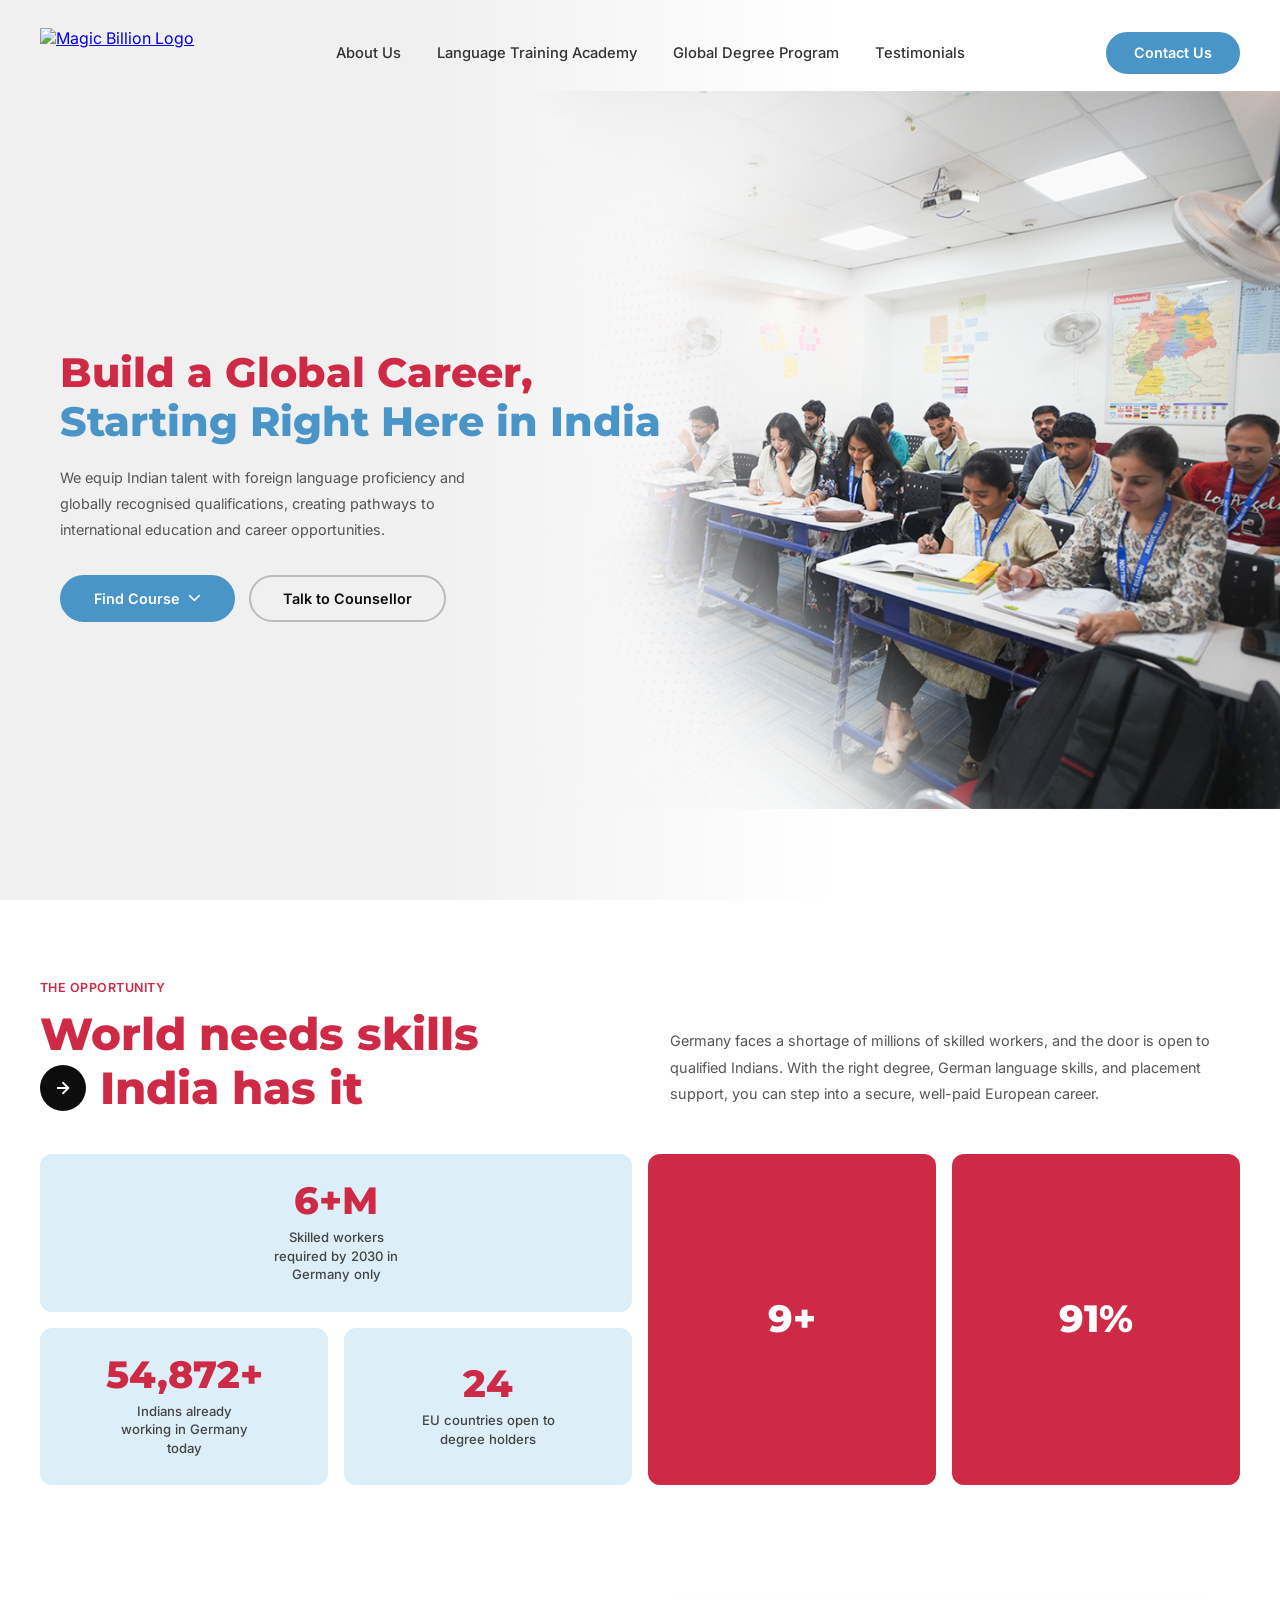
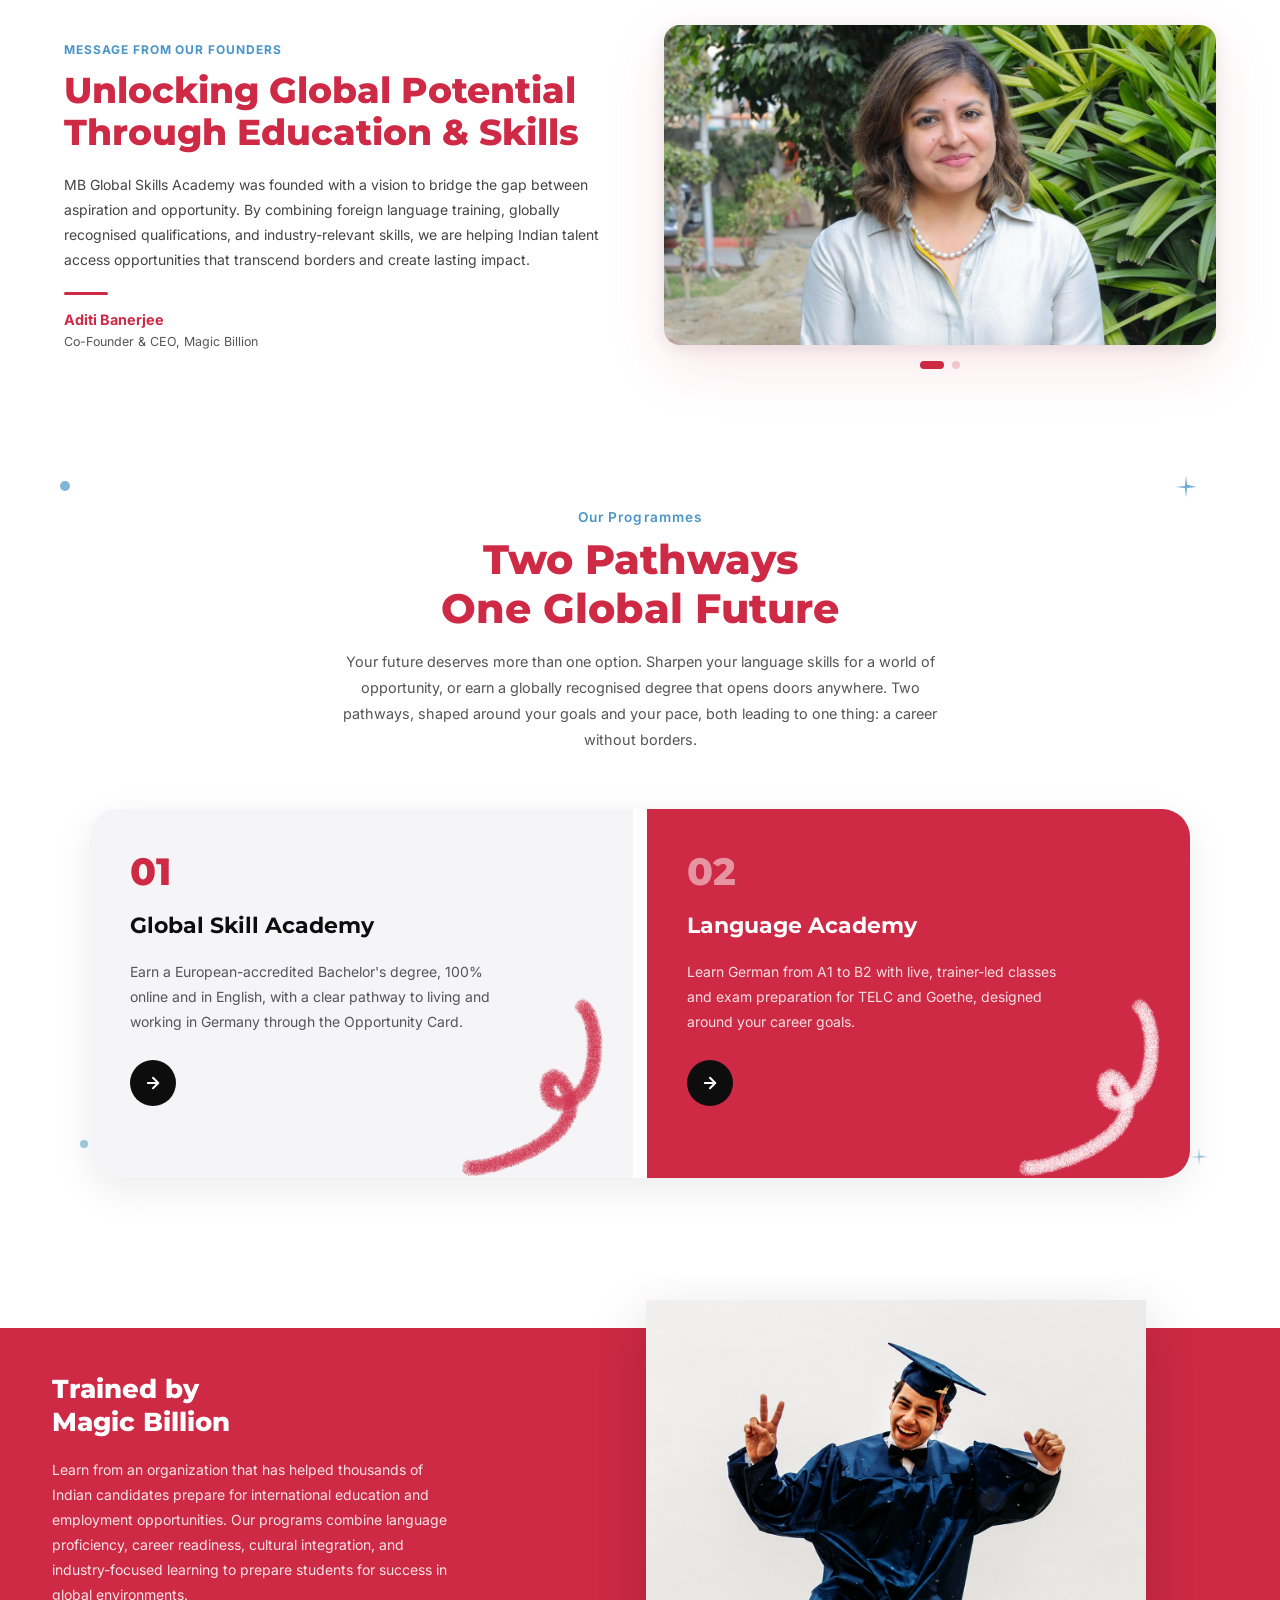
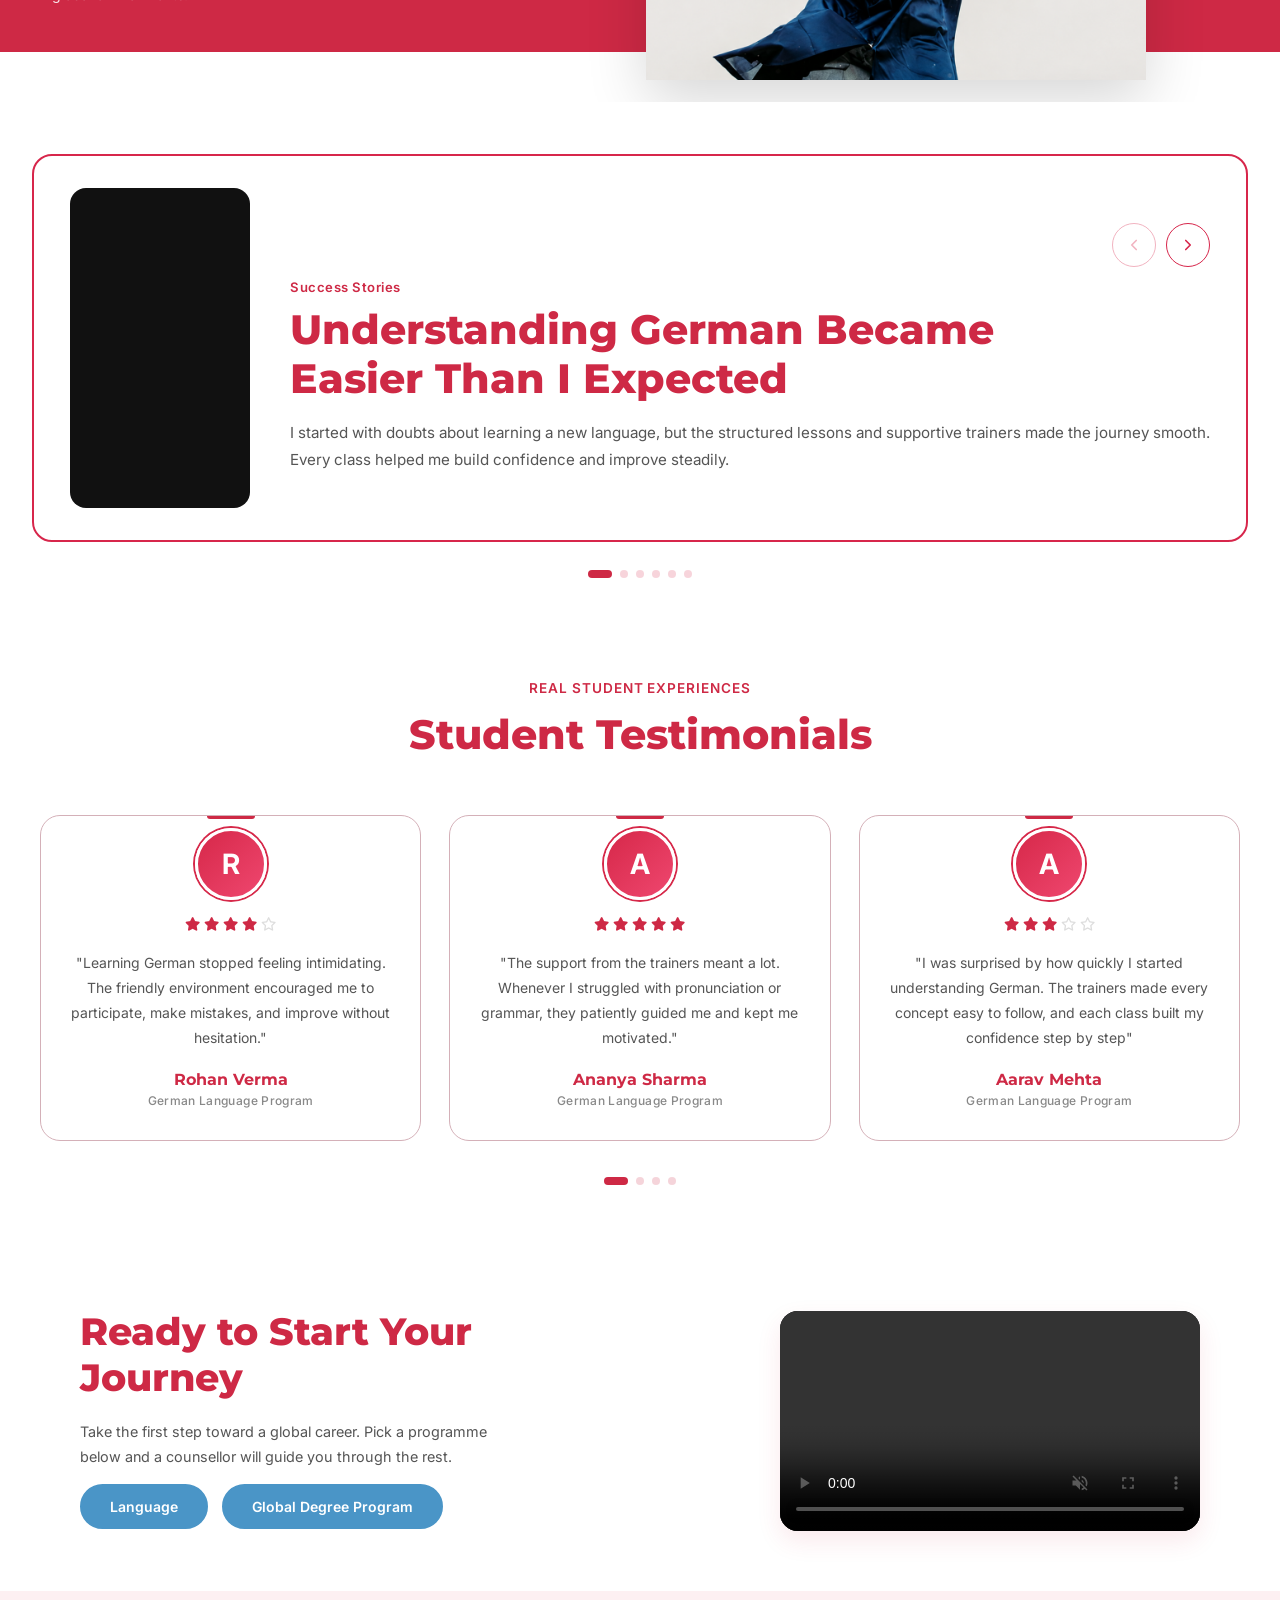
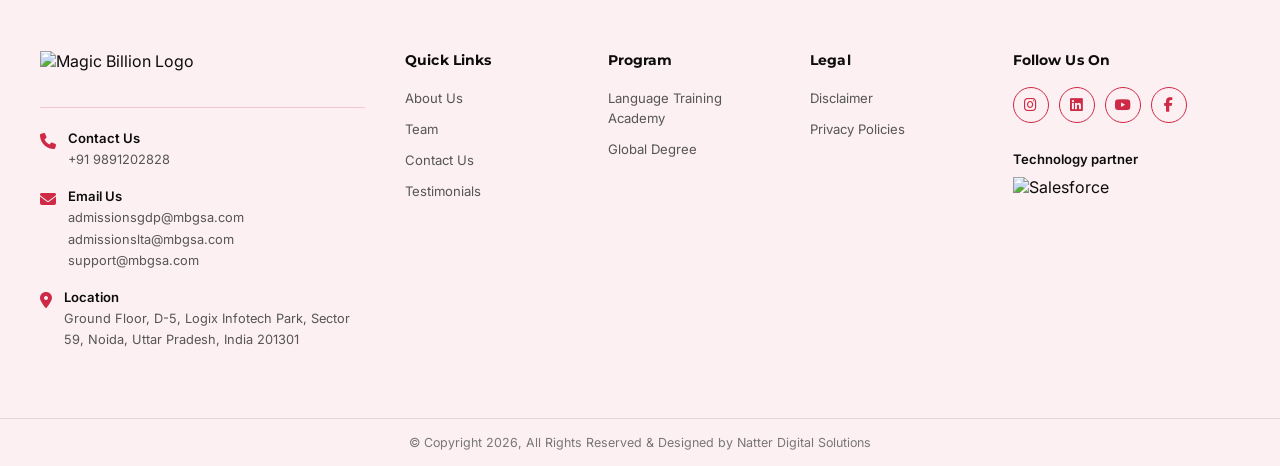
==== commit 7ed70305: "fab-icon2 done" ====
--- a/index.html
+++ b/index.html
@@ -5,6 +5,7 @@
     <meta name="viewport" content="width=device-width, initial-scale=1.0" />
     <title>MAGIC BILLION</title>
     <link rel="stylesheet" href="/CSS//style.css" />
+    <link rel="icon" type="image/x-icon" href="/assets/images/fab-icon2.png" />
     <!-- FontAwesome 6 (Free CDN) -->
     <link
       rel="stylesheet"
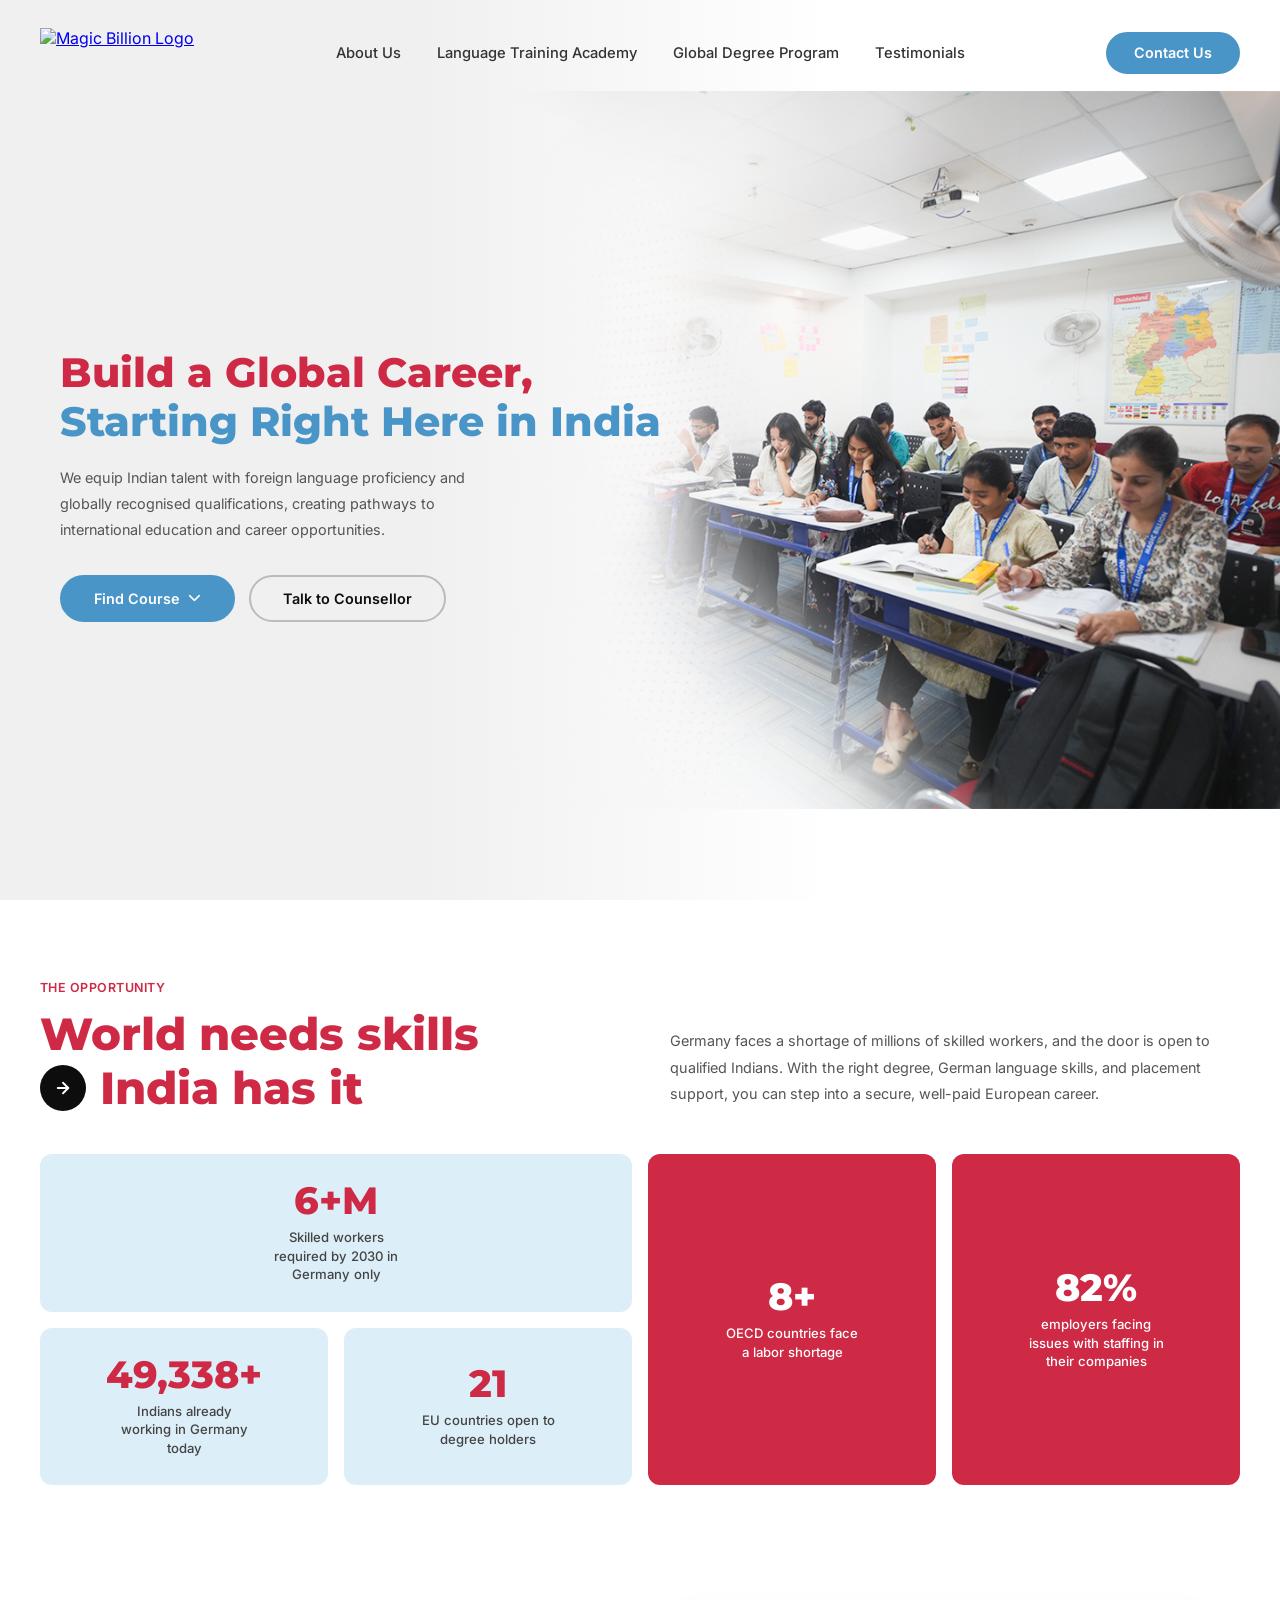
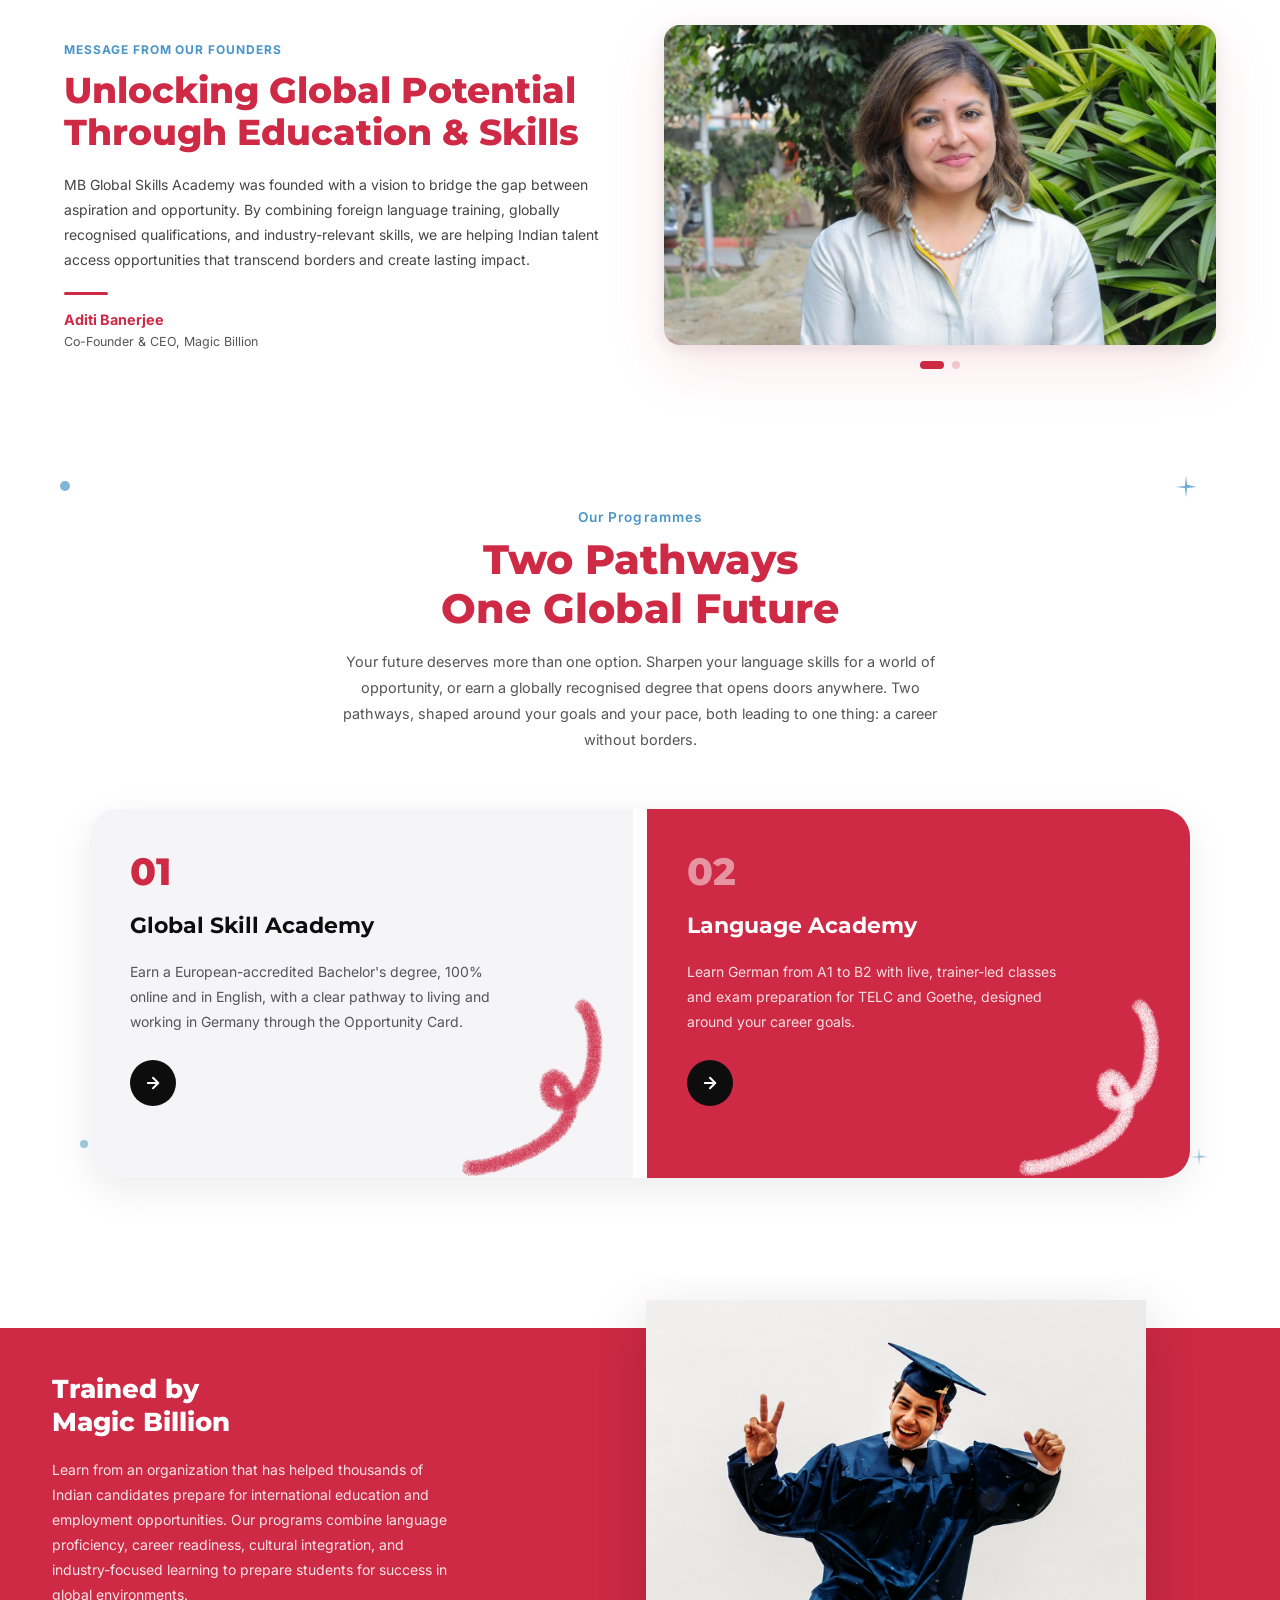
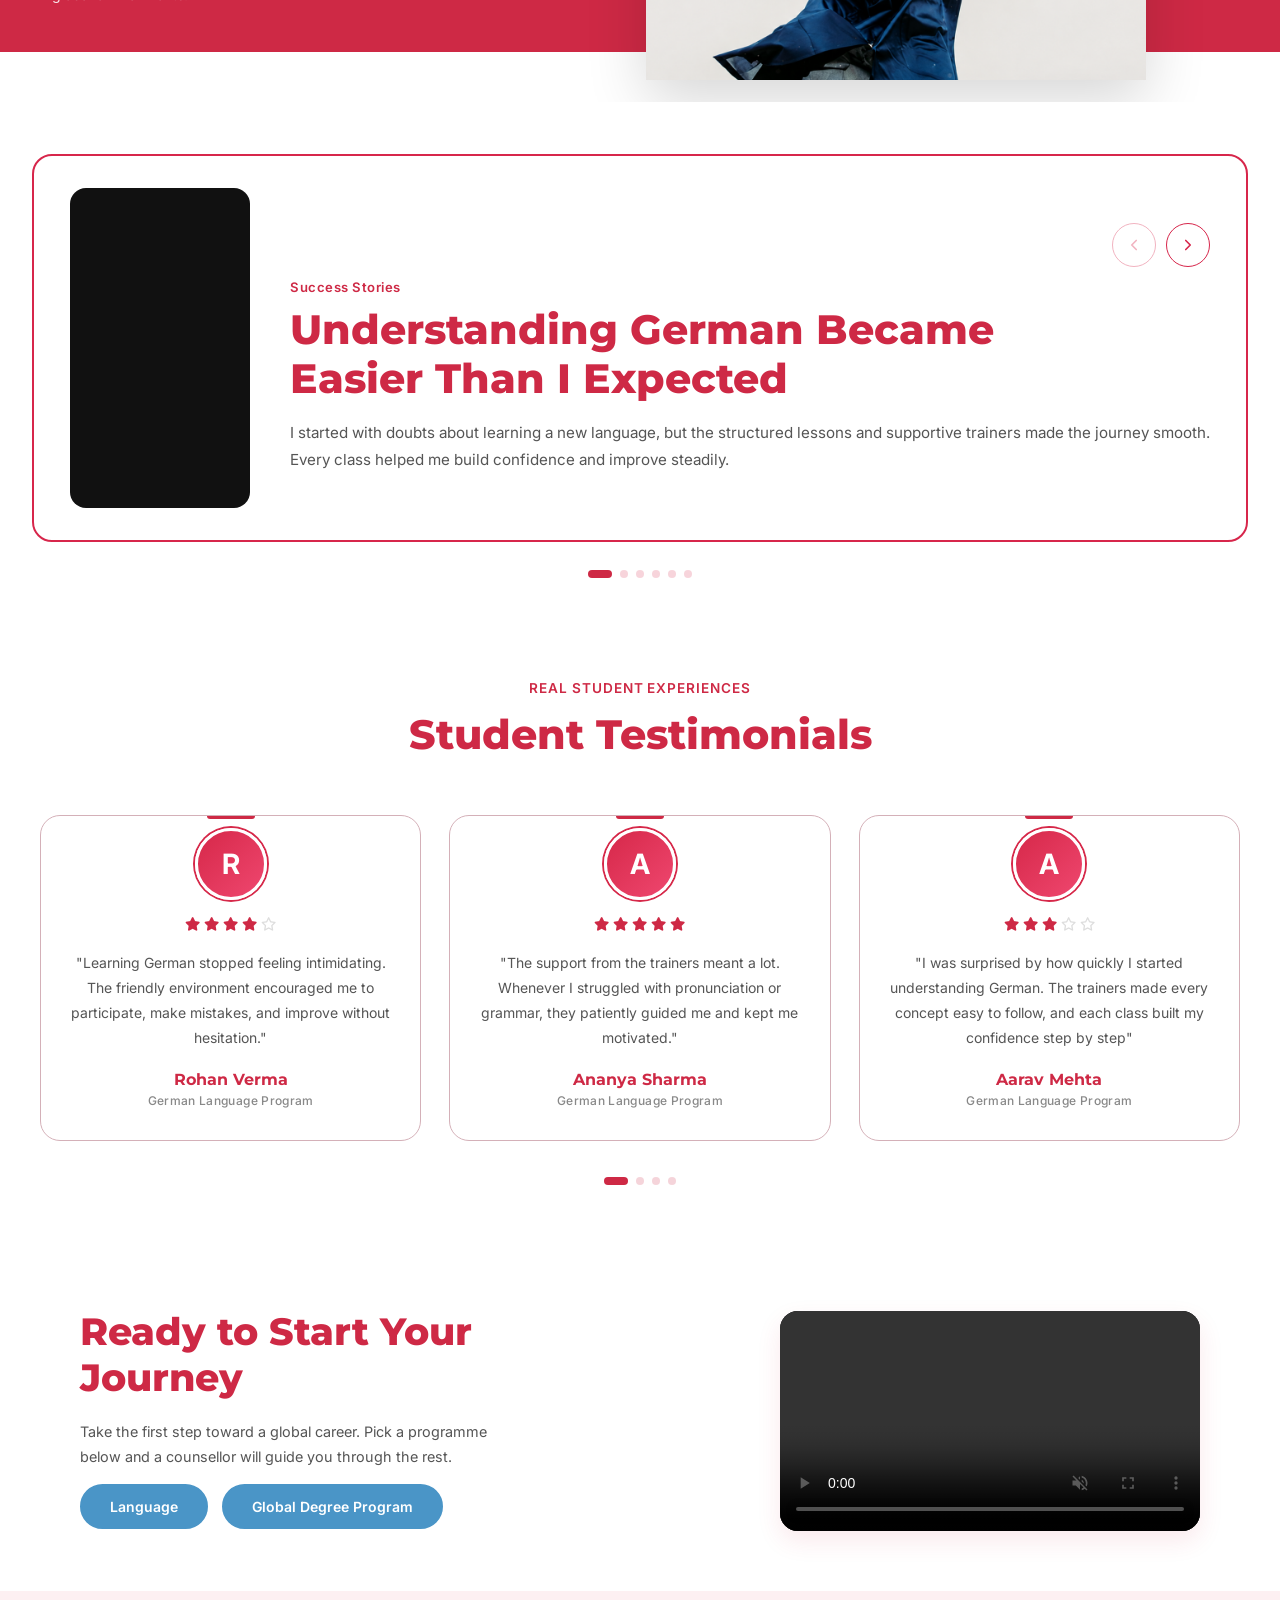
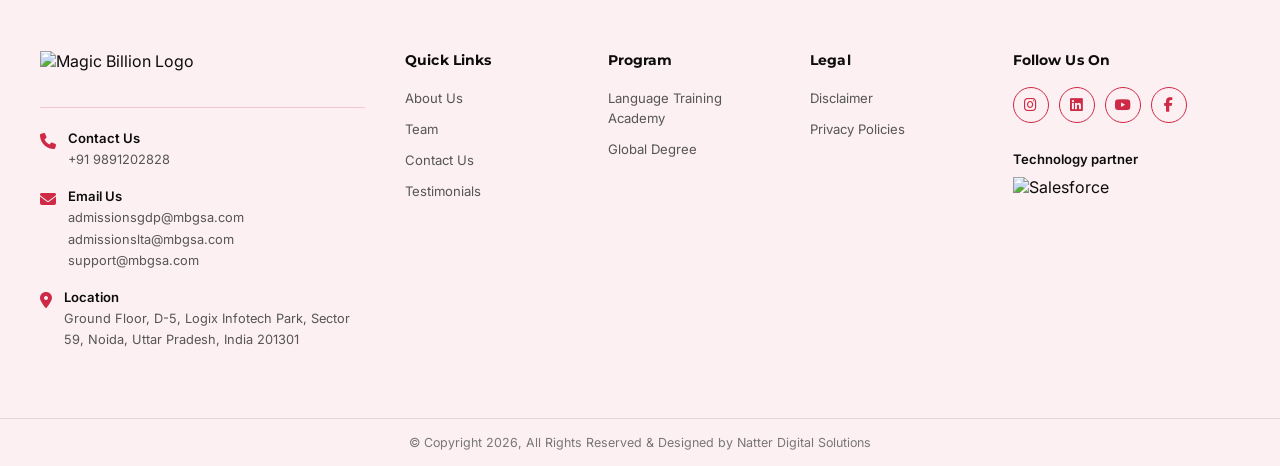
==== commit 93c1643c: "home page new contnet updated" ====
--- a/index.html
+++ b/index.html
@@ -179,8 +179,8 @@
             data-target="10"
             data-suffix="+"
           >
-            <span class="stat-number">10+</span>
-            <!-- <span class="stat-label">Lorem Ipsum deoit odr mpt</span> -->
+            <span class="stat-number">20+</span>
+            <span class="stat-label">OECD countries face a labor shortage</span>
           </div>
 
           <div
@@ -188,8 +188,10 @@
             data-target="100"
             data-suffix="%"
           >
-            <span class="stat-number">100%</span>
-            <!-- <span class="stat-label">Lorem Ipsum deot odr</span> -->
+            <span class="stat-number">80%</span>
+            <span class="stat-label"
+              >employers facing issues with staffing in their companies</span
+            >
           </div>
 
           <div
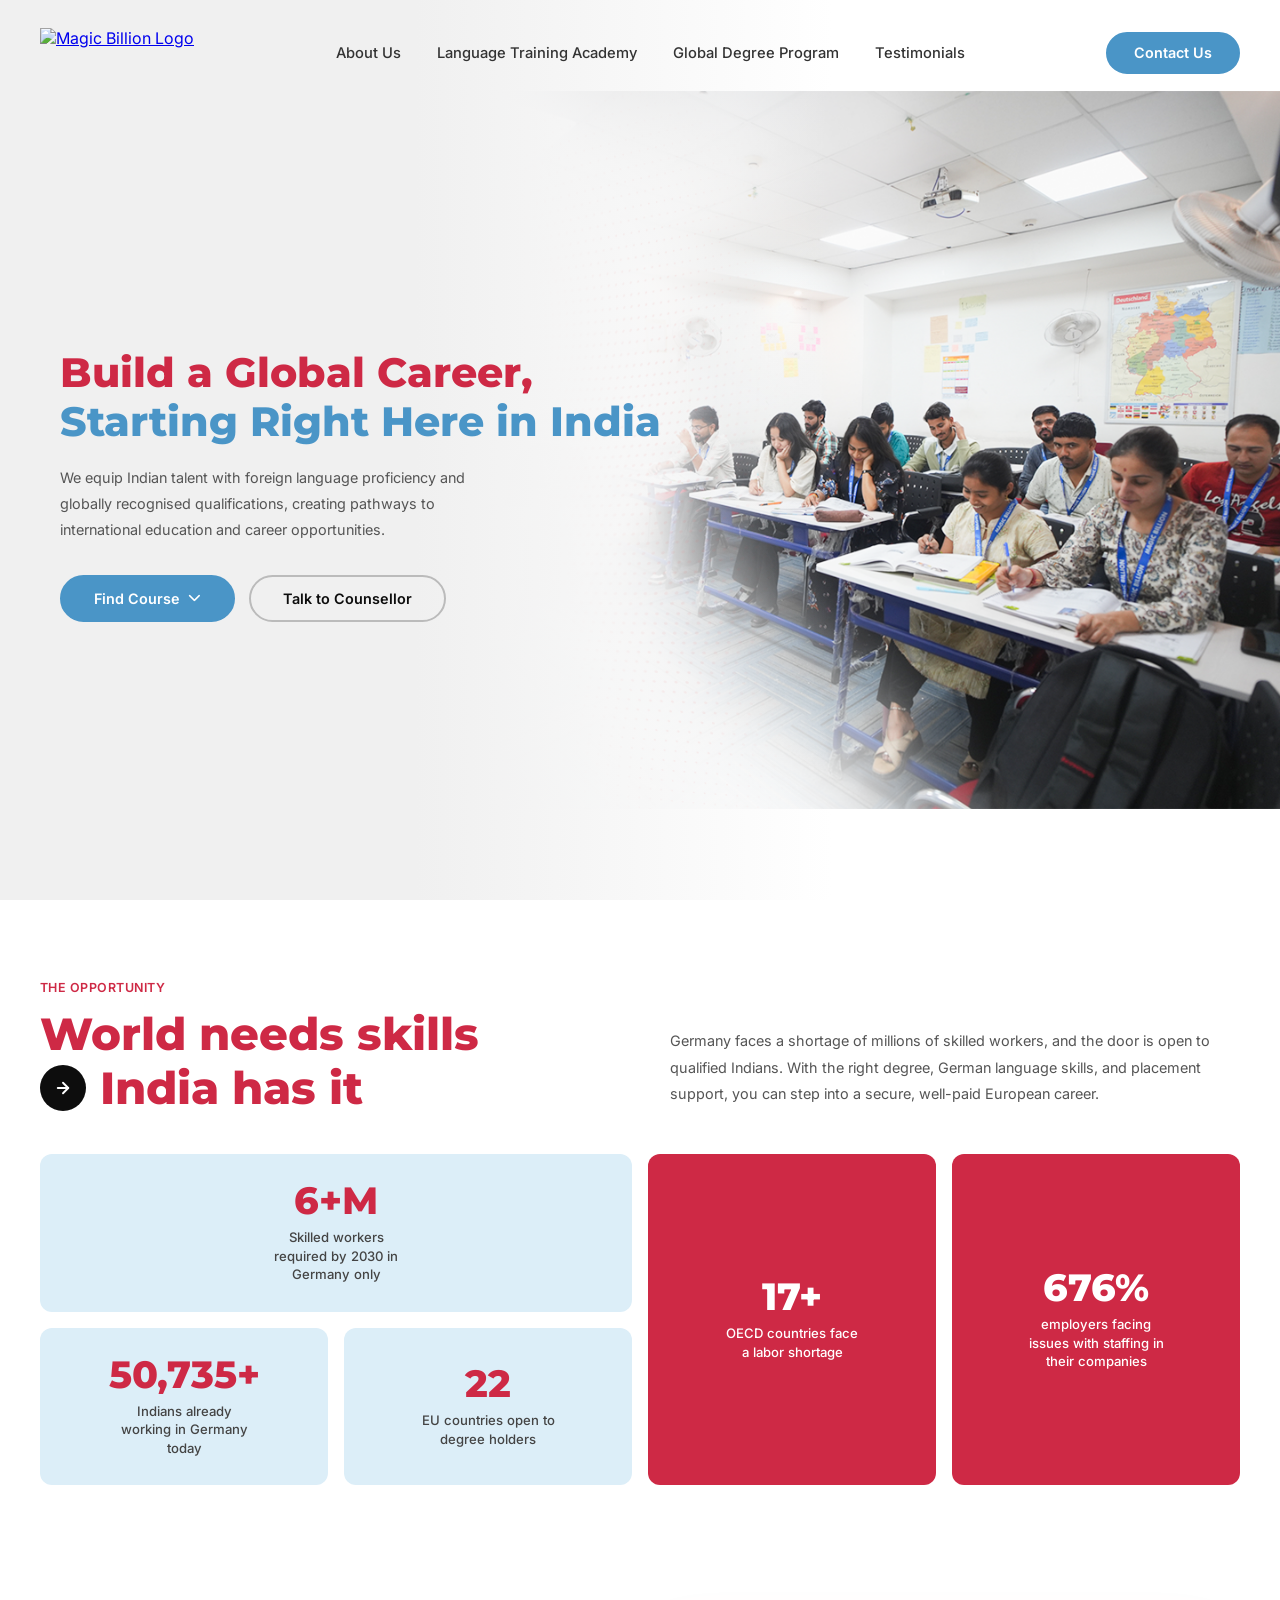
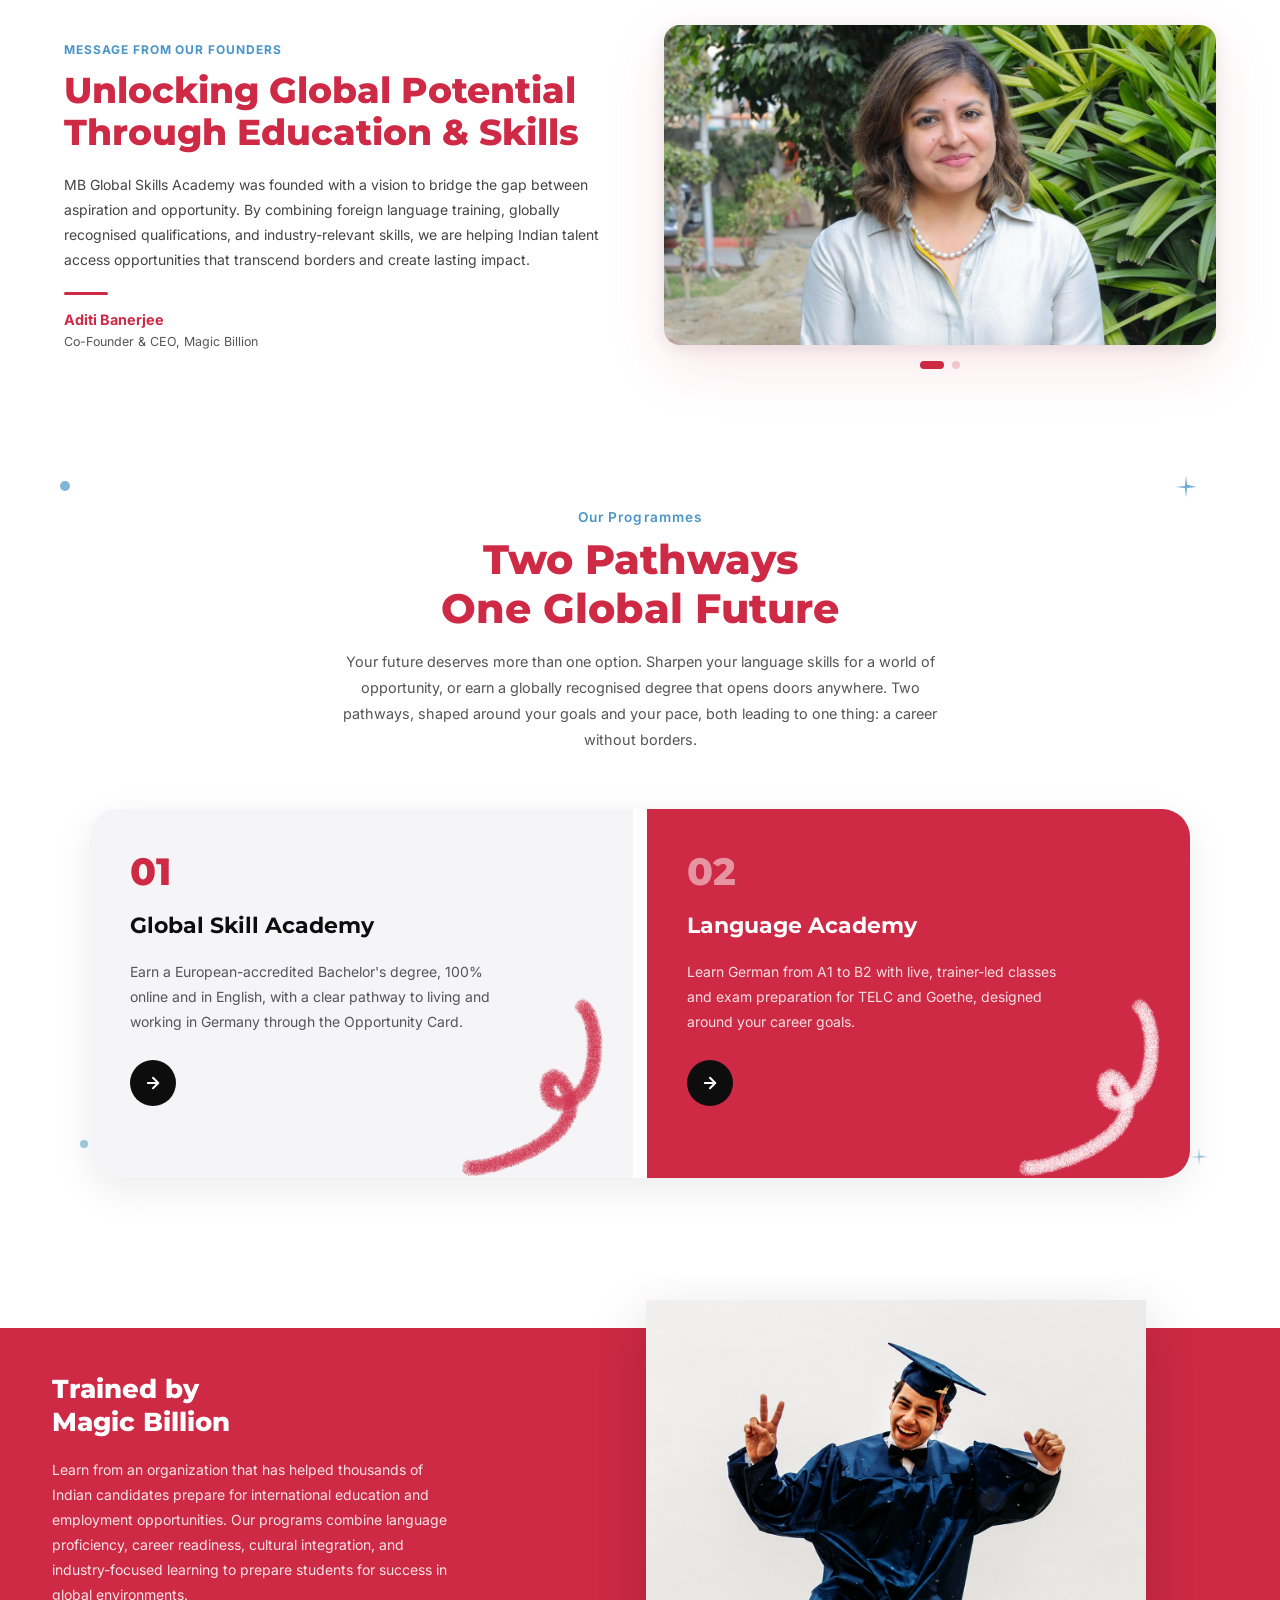
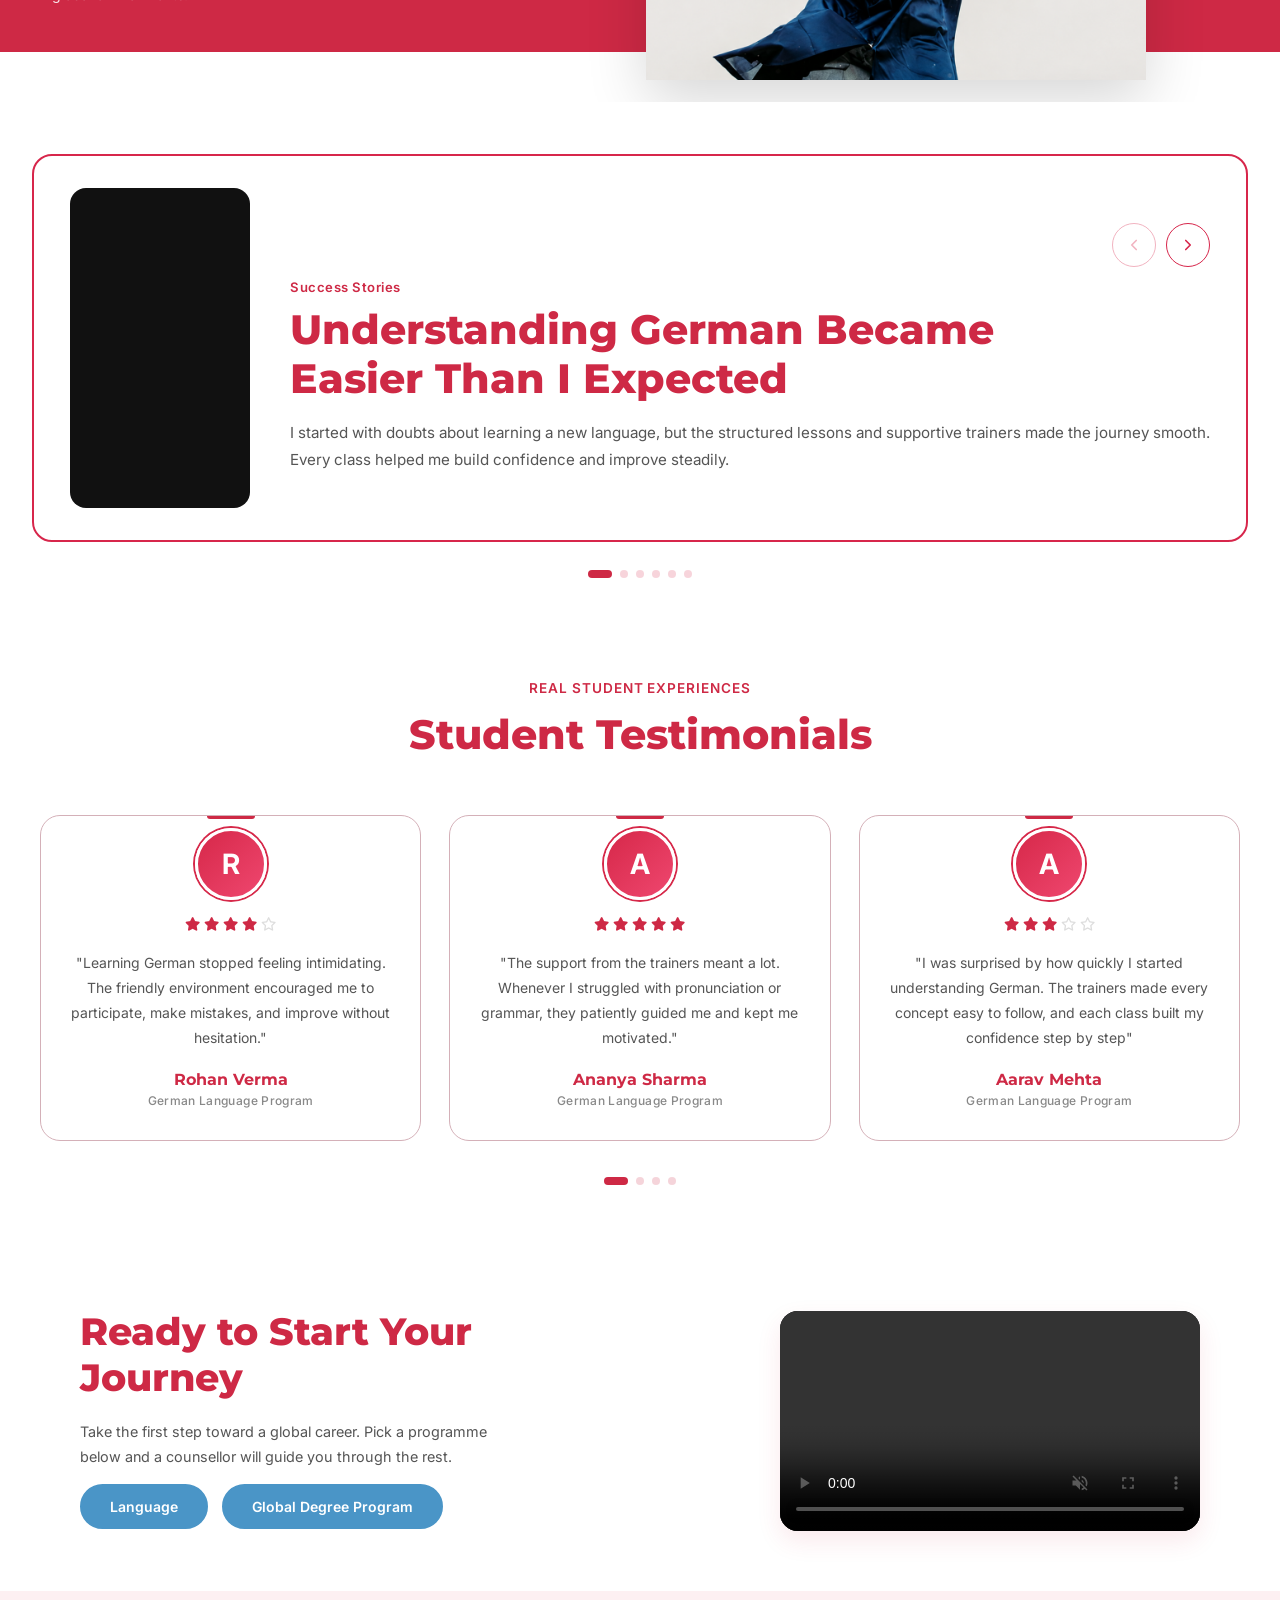
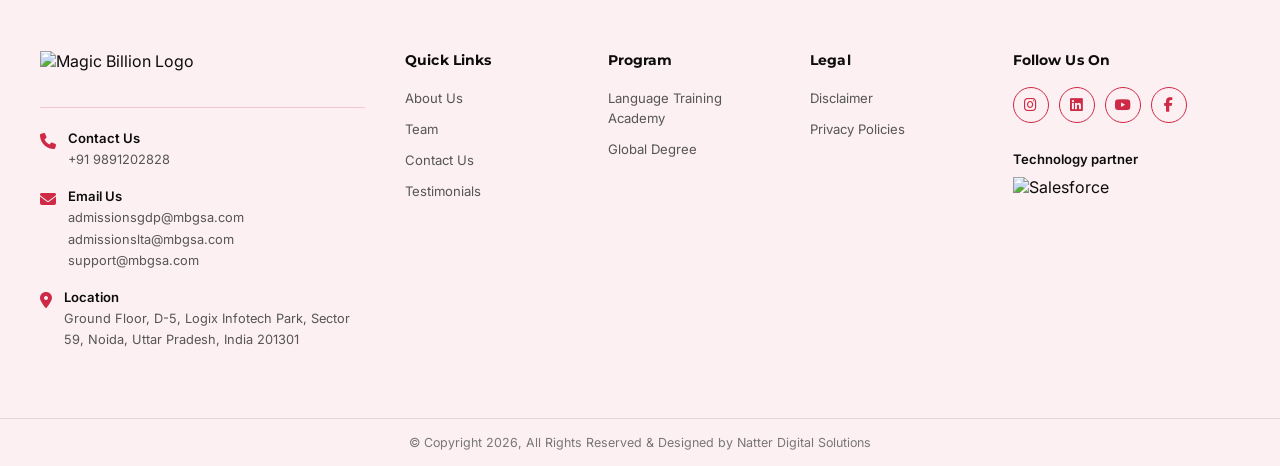
==== commit f4d03bdb: "all new changes done" ====
--- a/index.html
+++ b/index.html
@@ -176,7 +176,7 @@
 
           <div
             class="stat-card stat-red stat-card-red-tall-1"
-            data-target="10"
+            data-target="20"
             data-suffix="+"
           >
             <span class="stat-number">20+</span>
@@ -185,7 +185,7 @@
 
           <div
             class="stat-card stat-red stat-card-red-tall-2"
-            data-target="100"
+            data-target="800"
             data-suffix="%"
           >
             <span class="stat-number">80%</span>
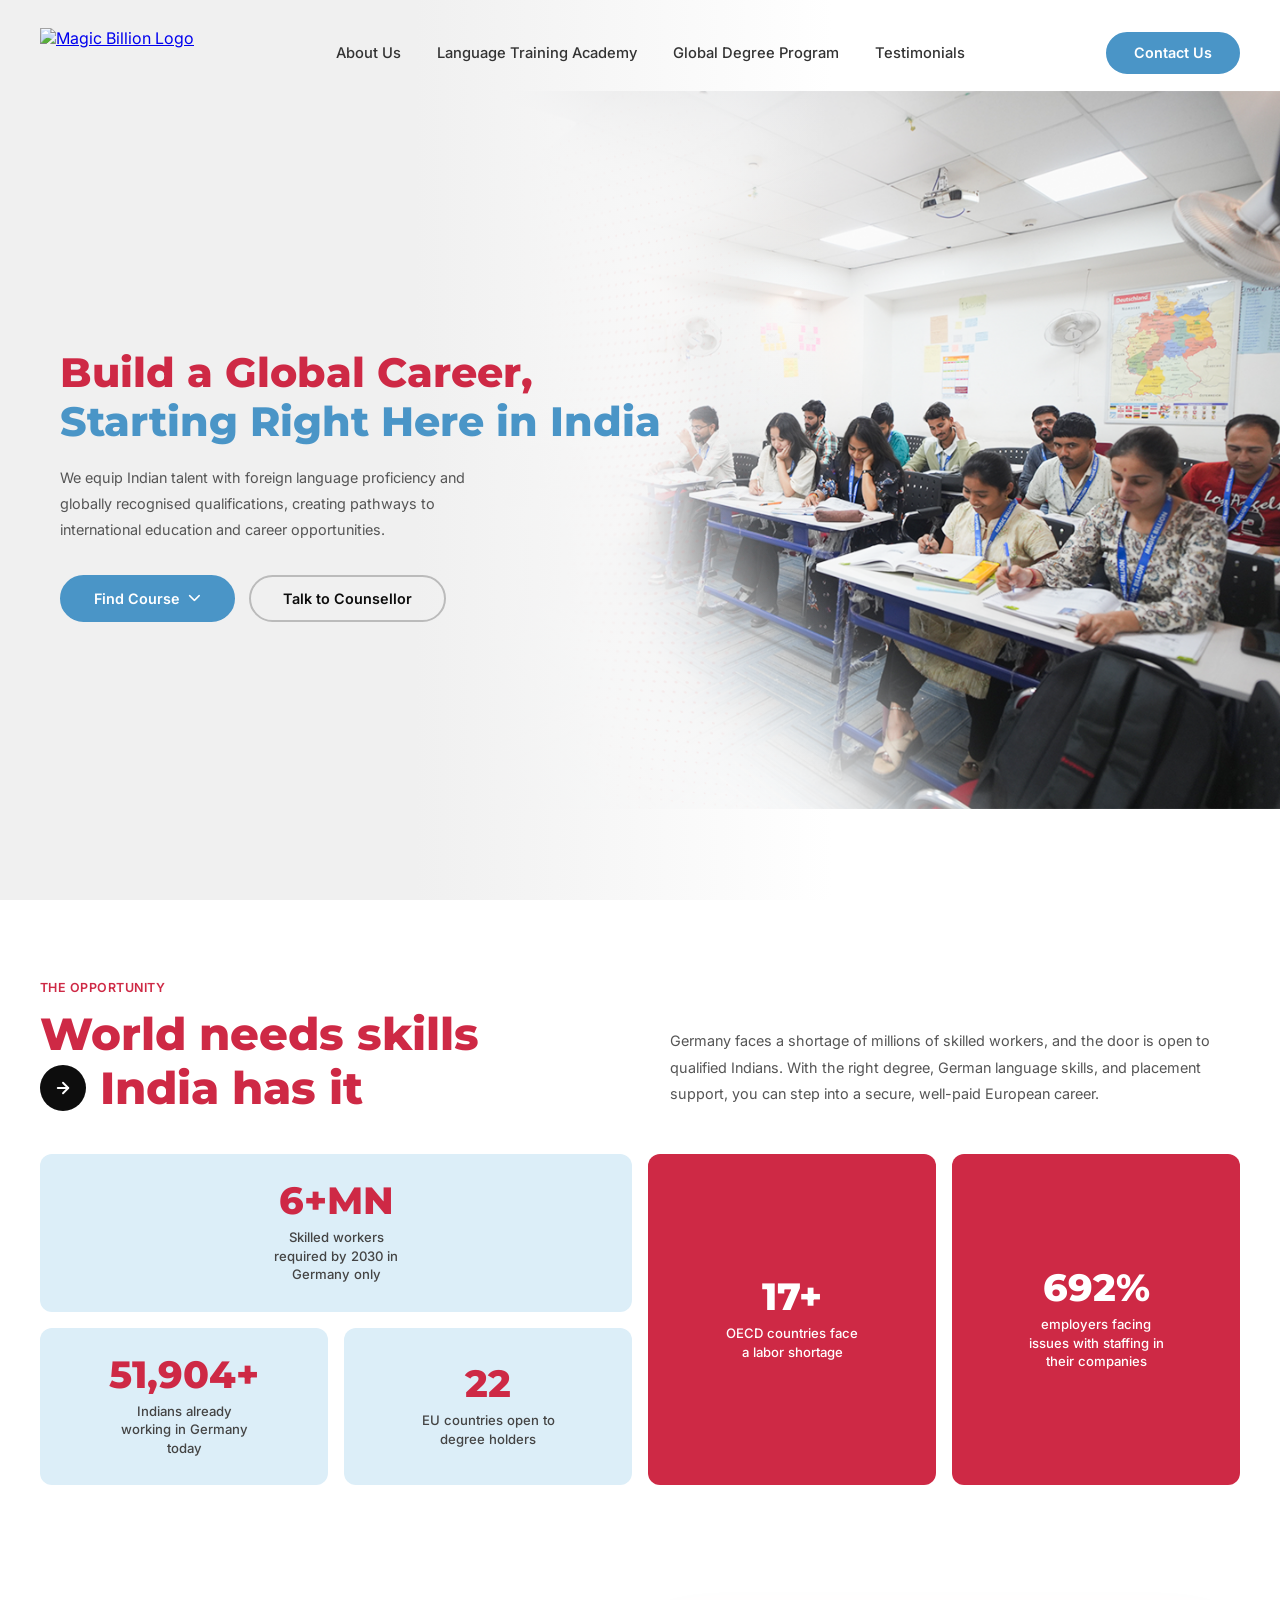
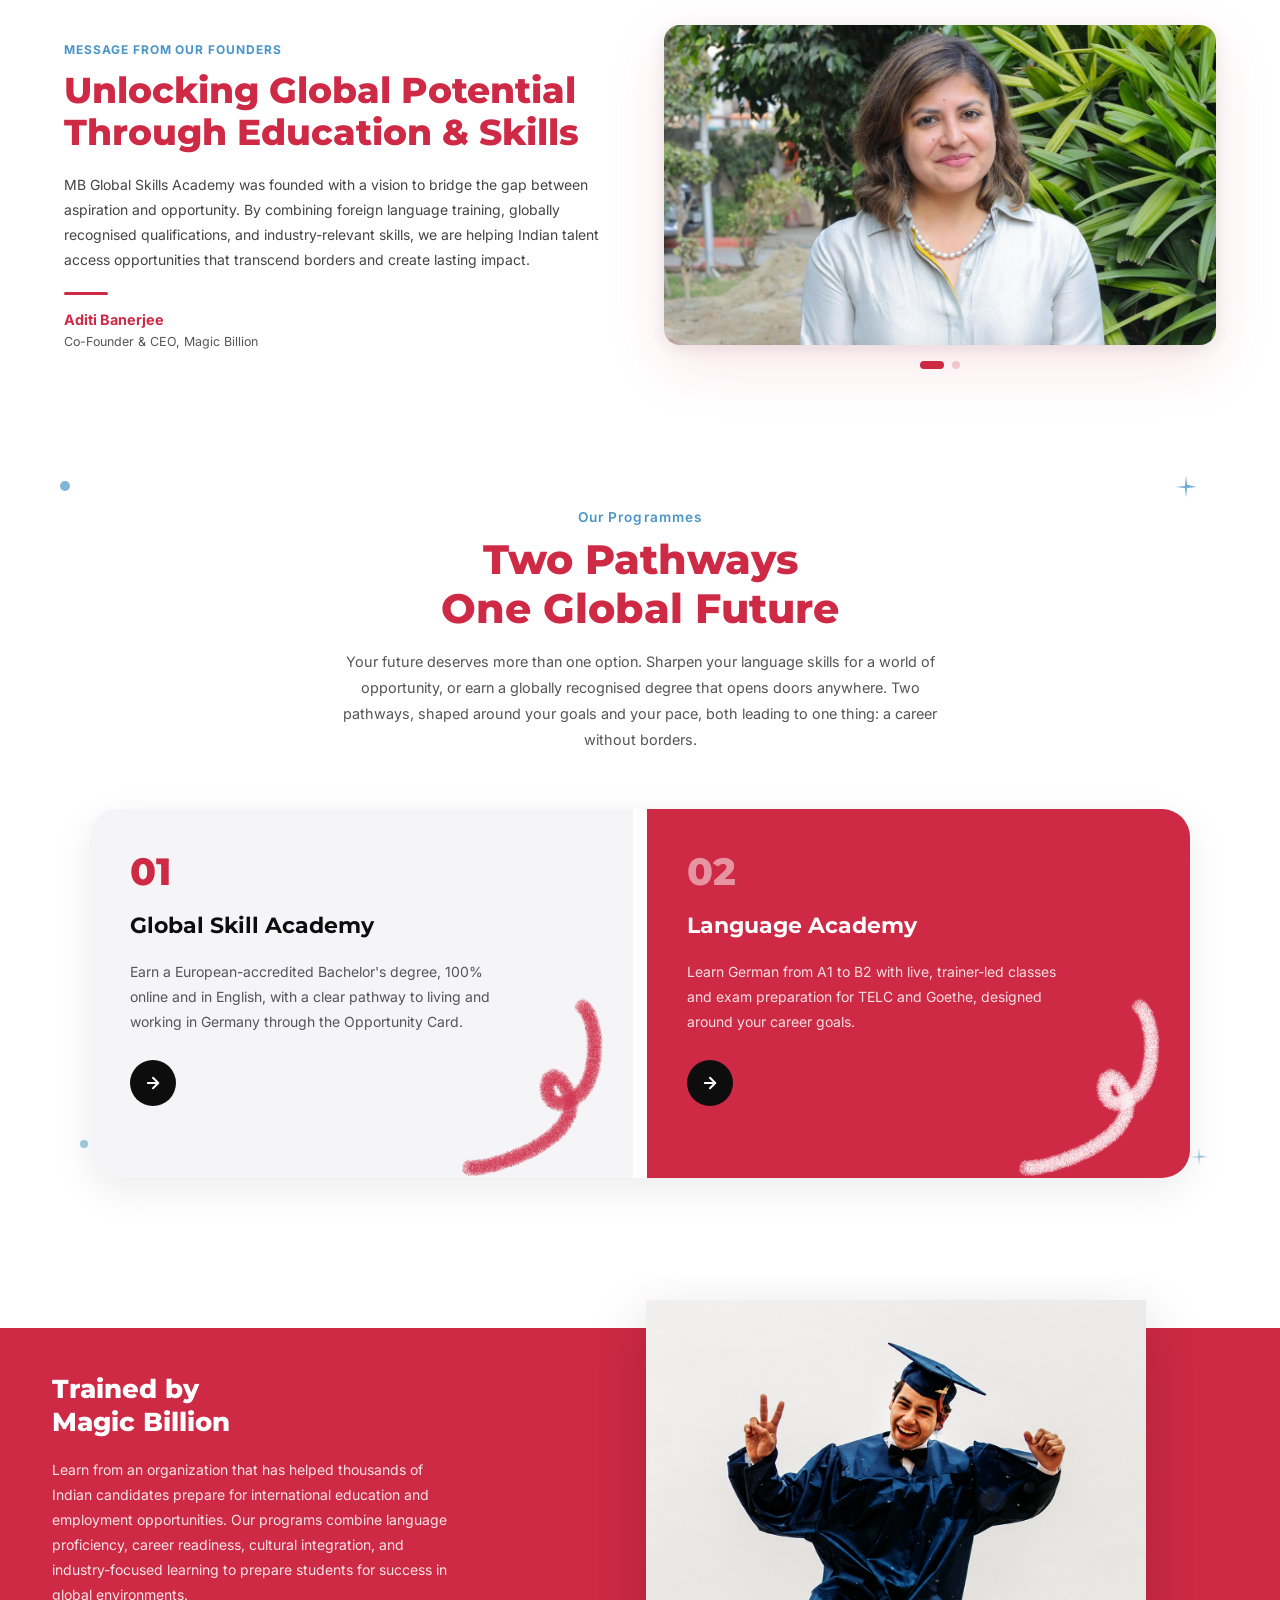
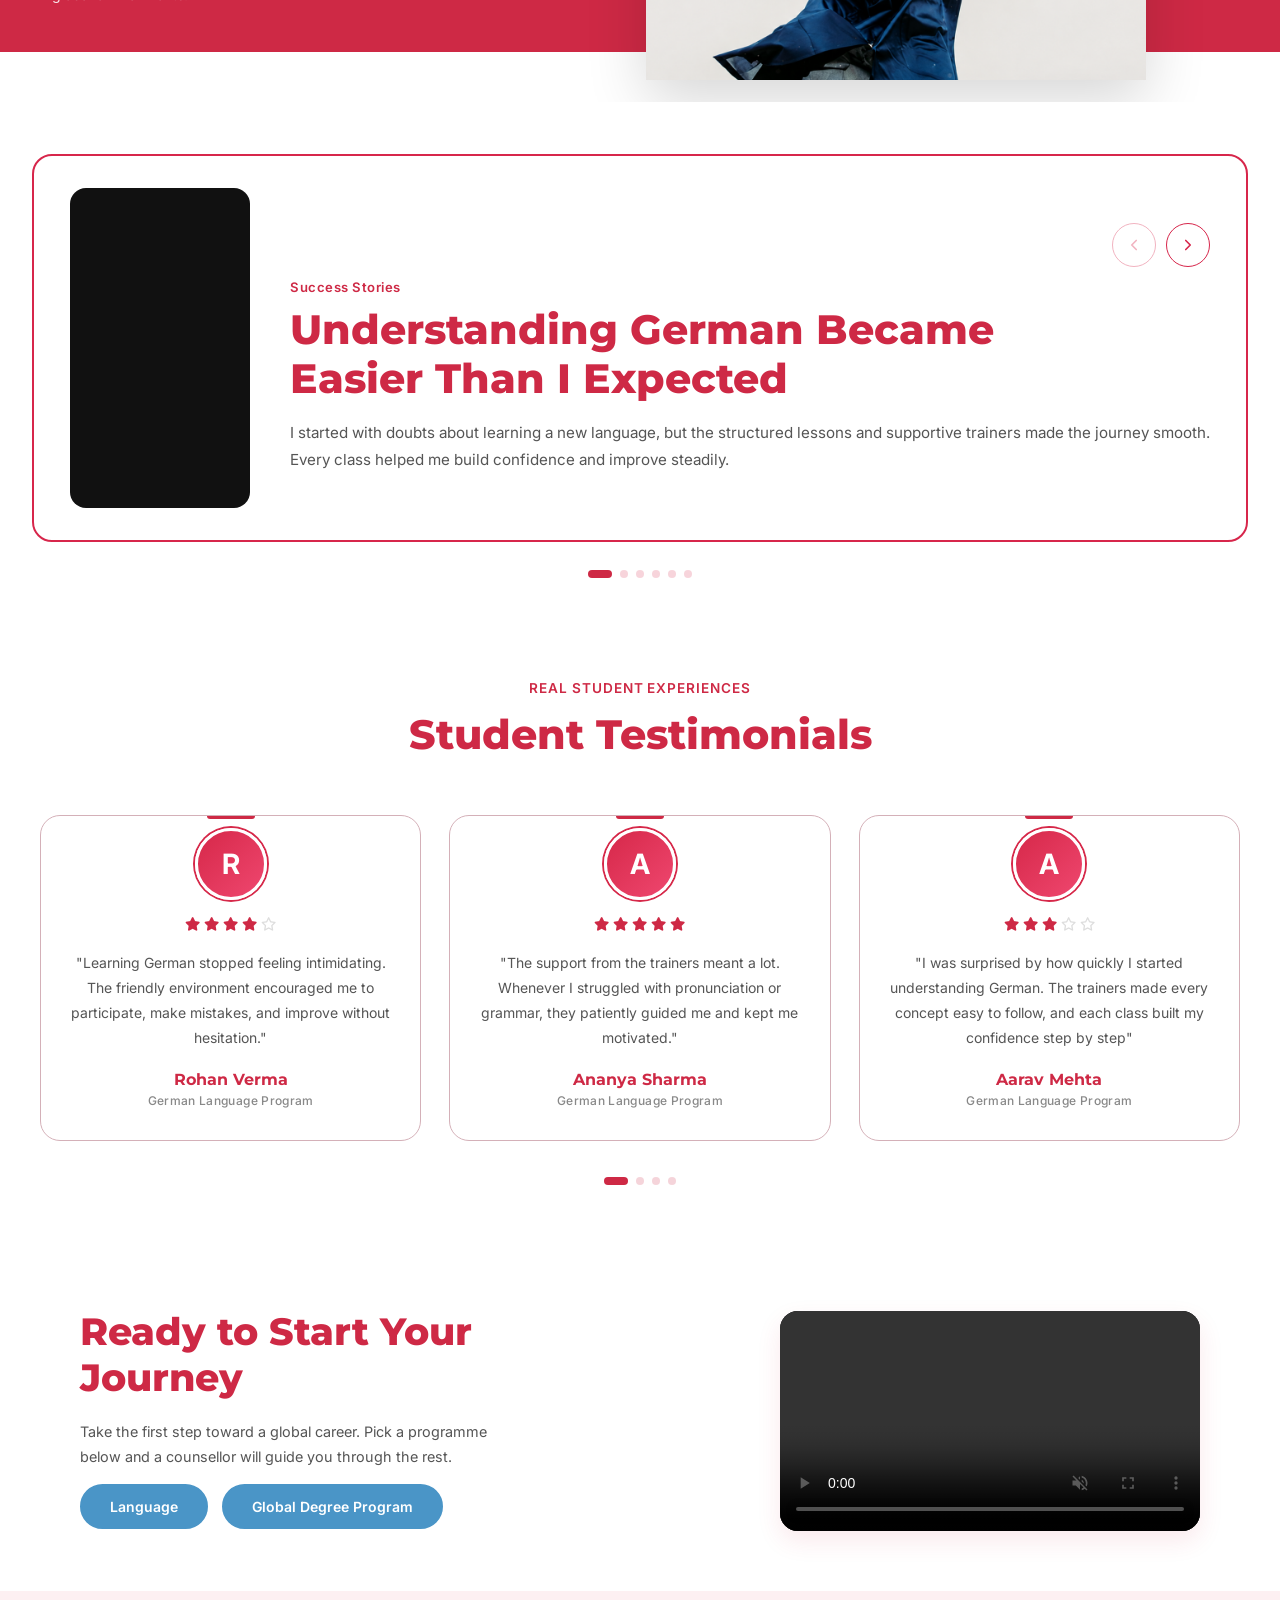
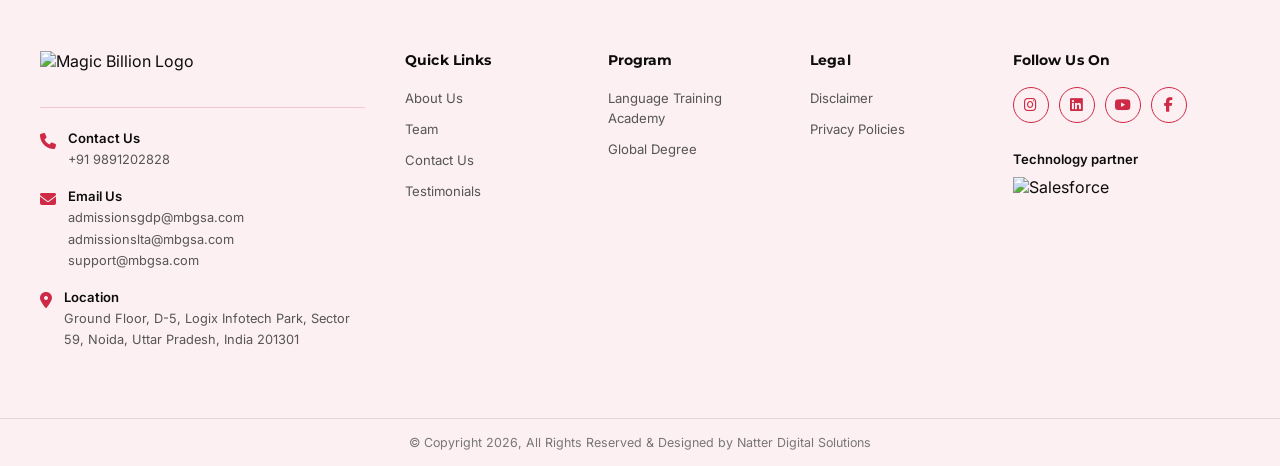
==== commit 74b40d57: "new updateds n" ====
--- a/index.html
+++ b/index.html
@@ -166,7 +166,7 @@
           <div
             class="stat-card stat-card-large"
             data-target="7"
-            data-suffix="+M"
+            data-suffix="+MN"
           >
             <span class="stat-number">7+M</span>
             <span class="stat-label"
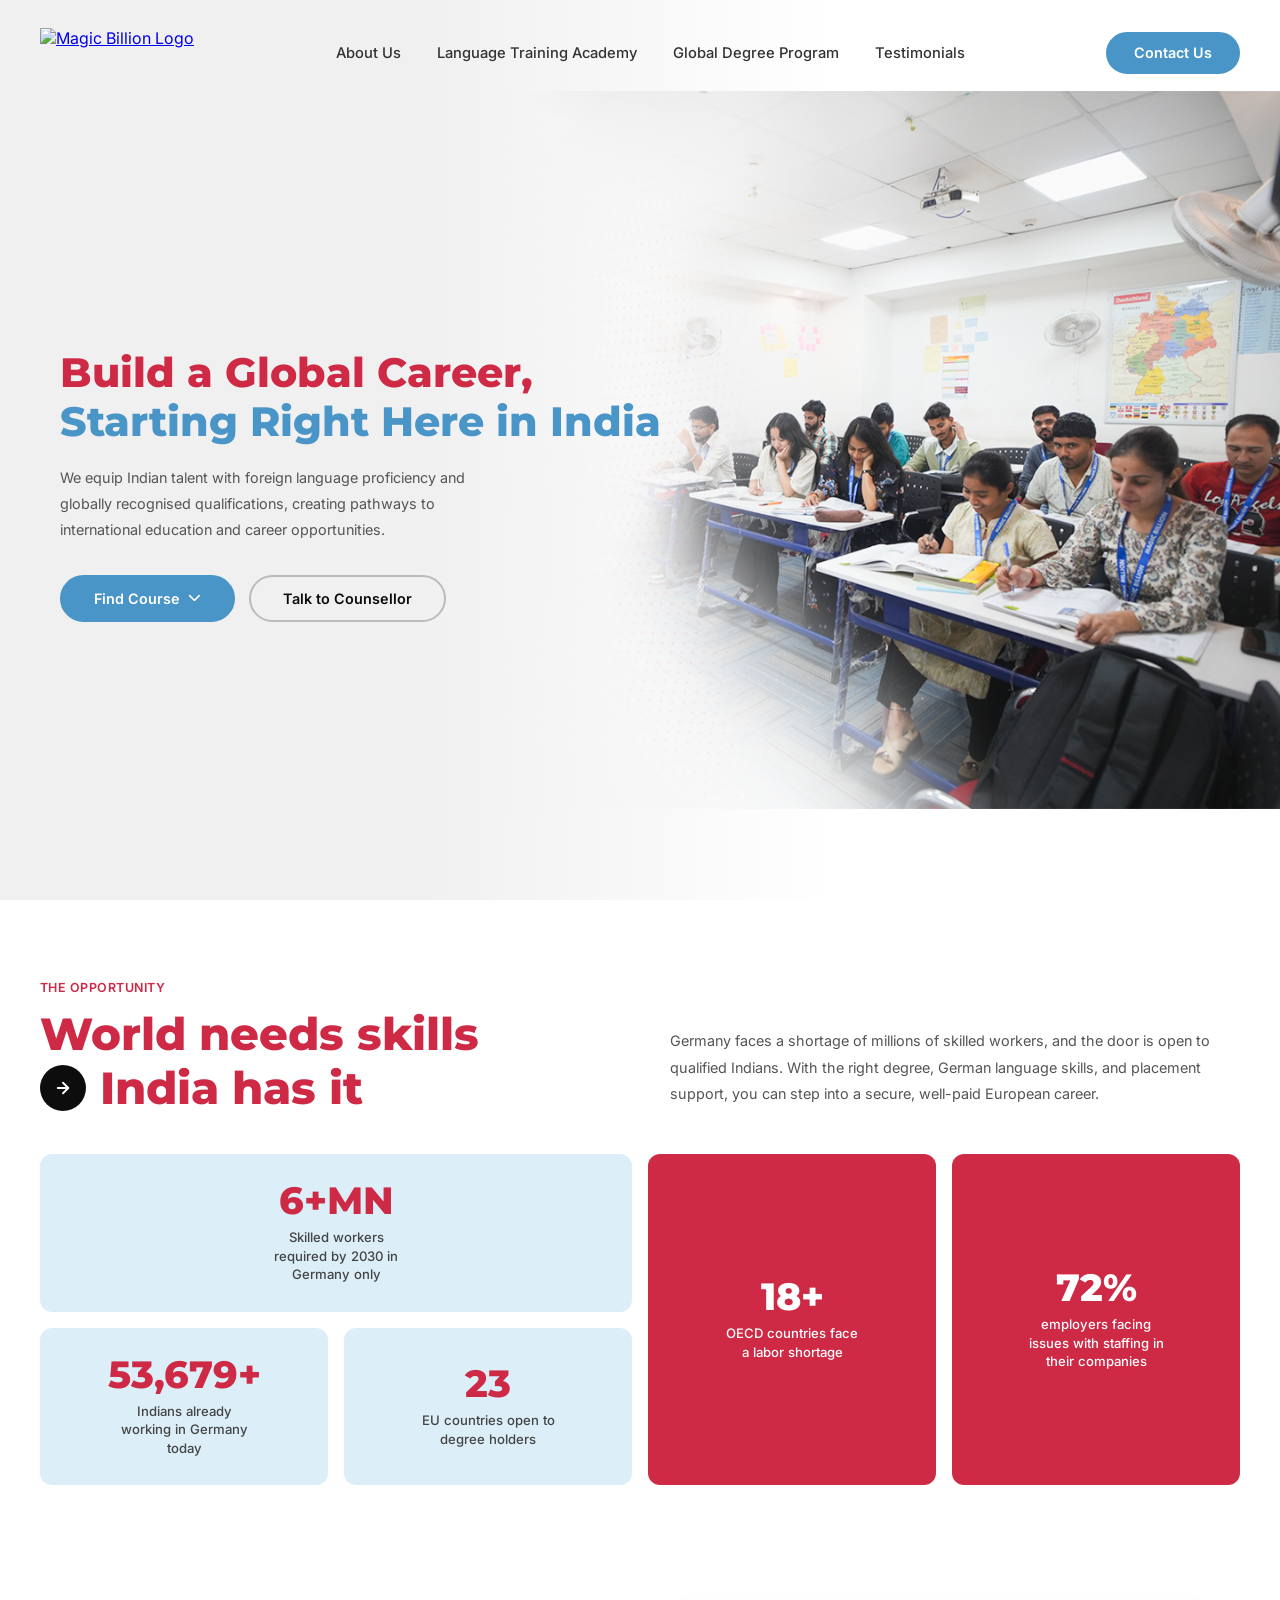
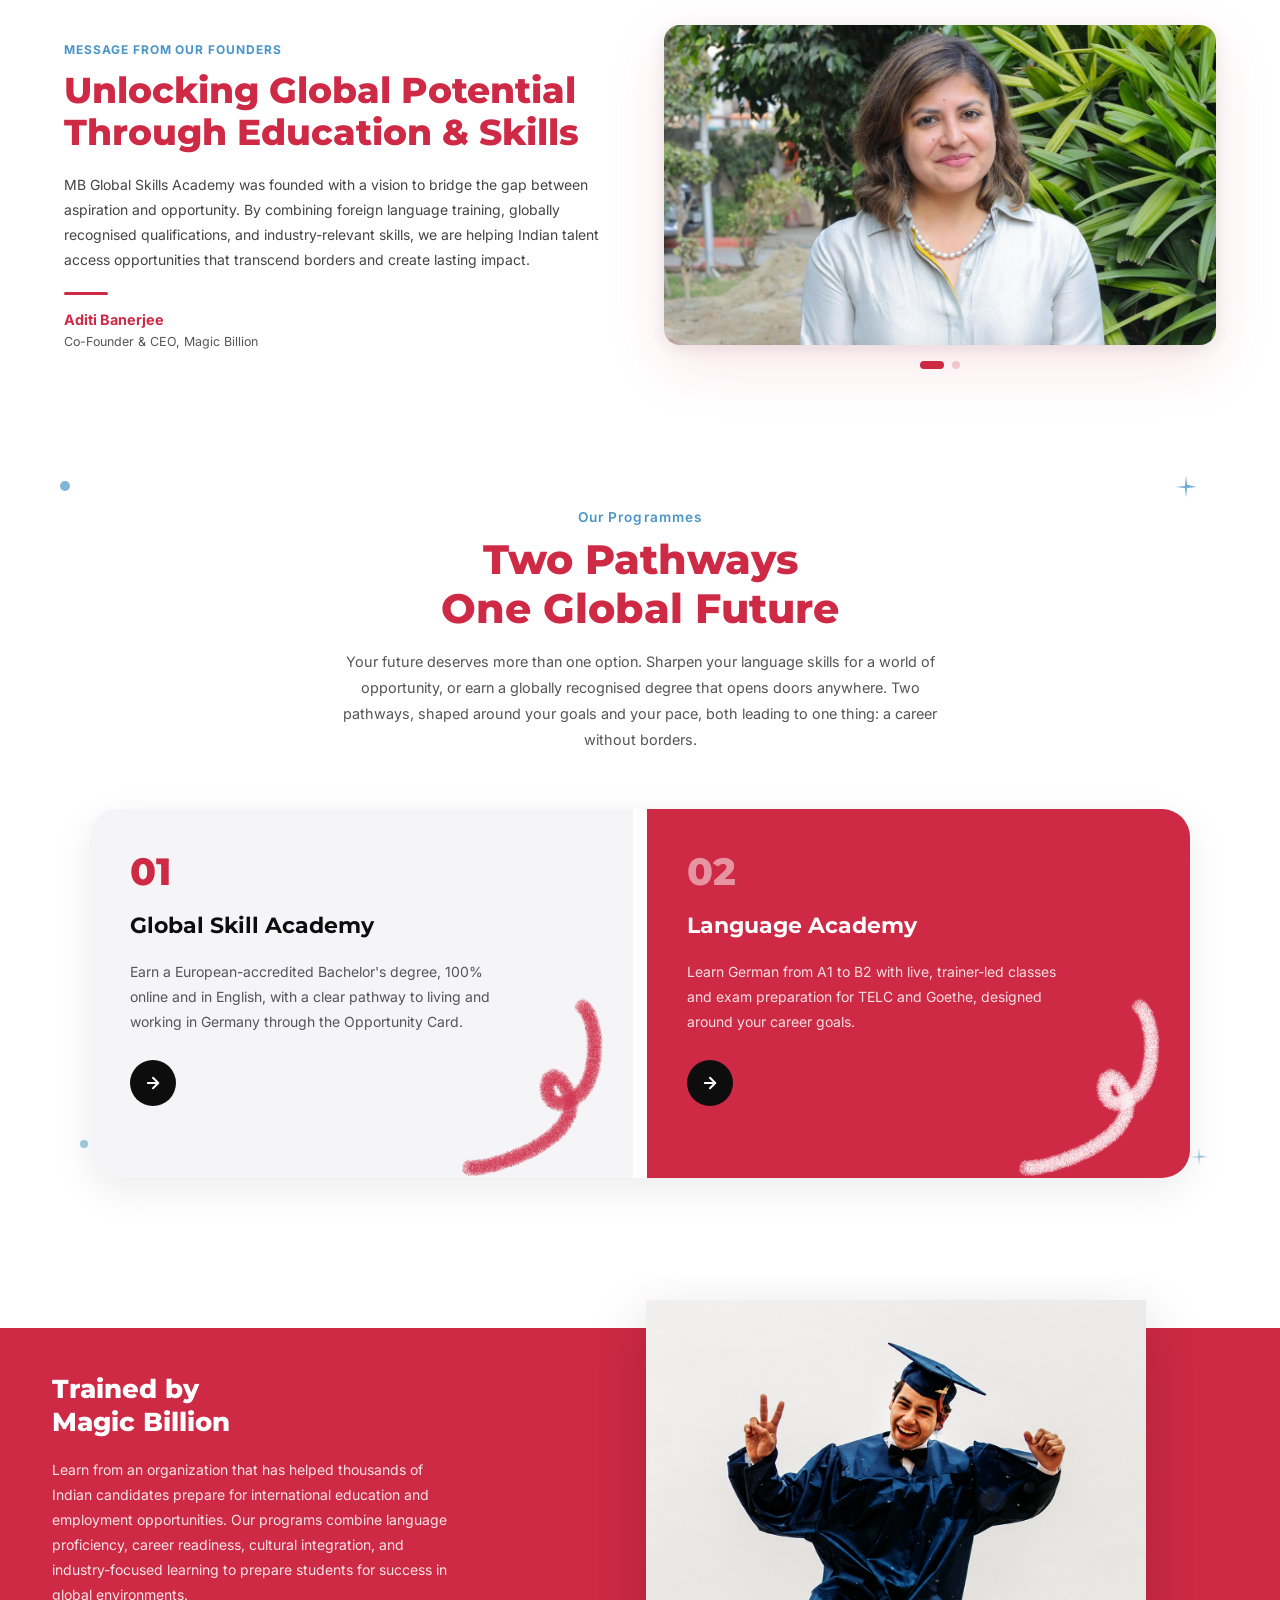
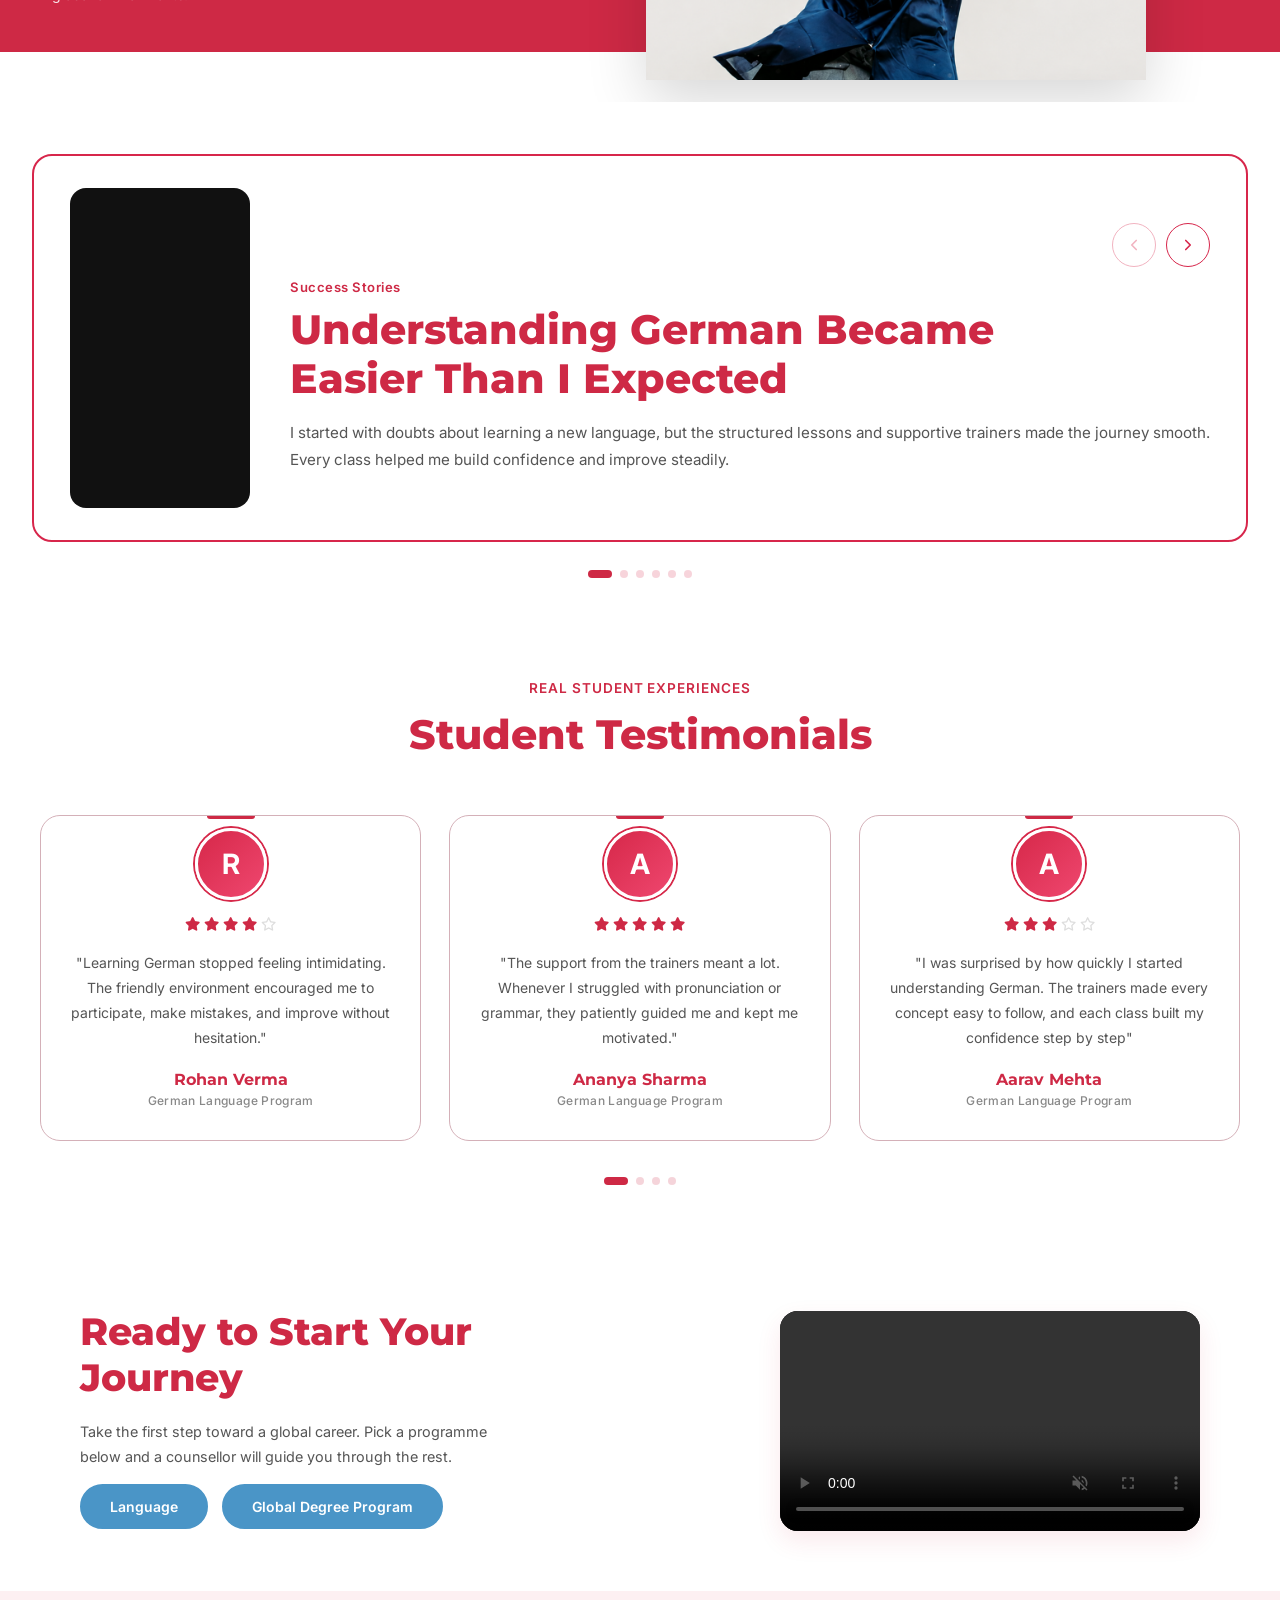
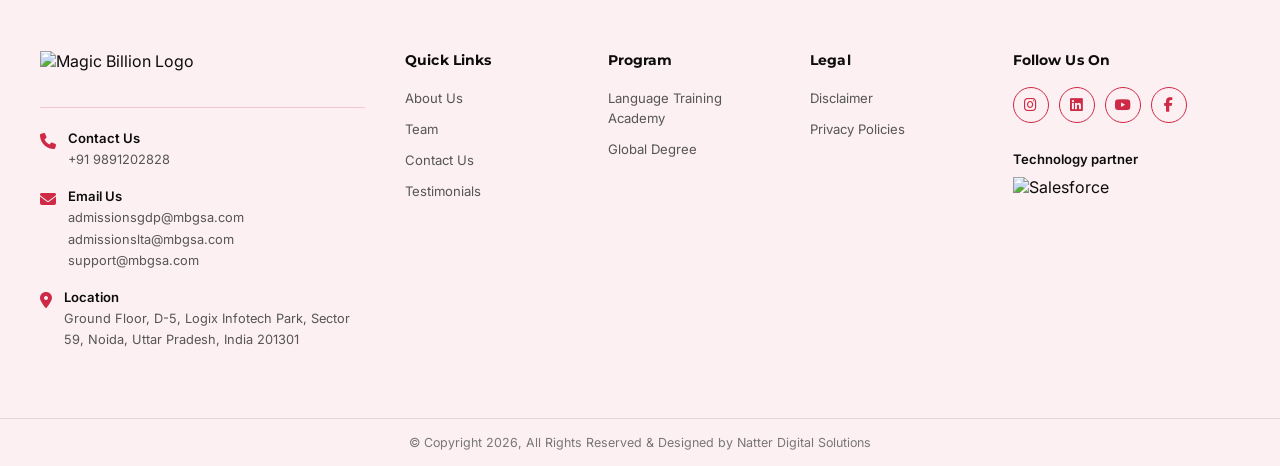
==== commit bf72cc00: "new 800 updated" ====
--- a/index.html
+++ b/index.html
@@ -185,7 +185,7 @@
 
           <div
             class="stat-card stat-red stat-card-red-tall-2"
-            data-target="800"
+            data-target="80"
             data-suffix="%"
           >
             <span class="stat-number">80%</span>
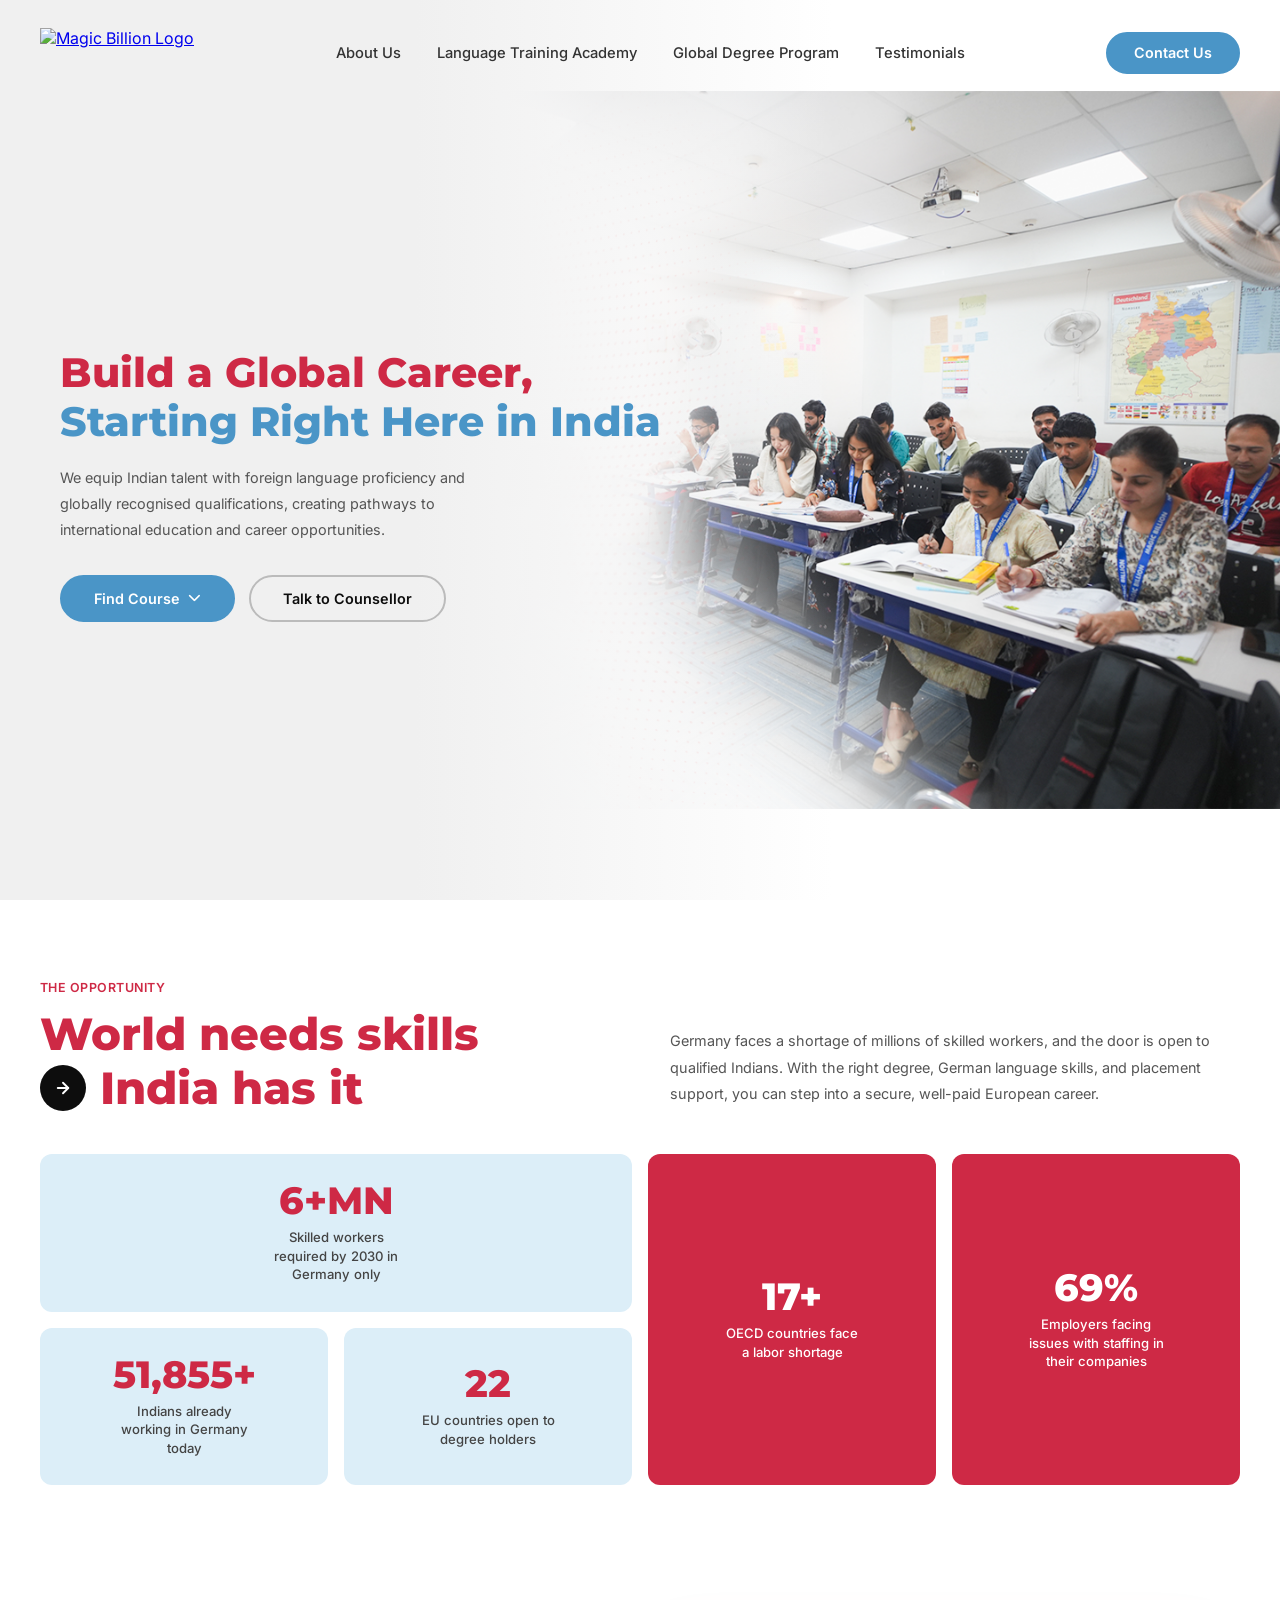
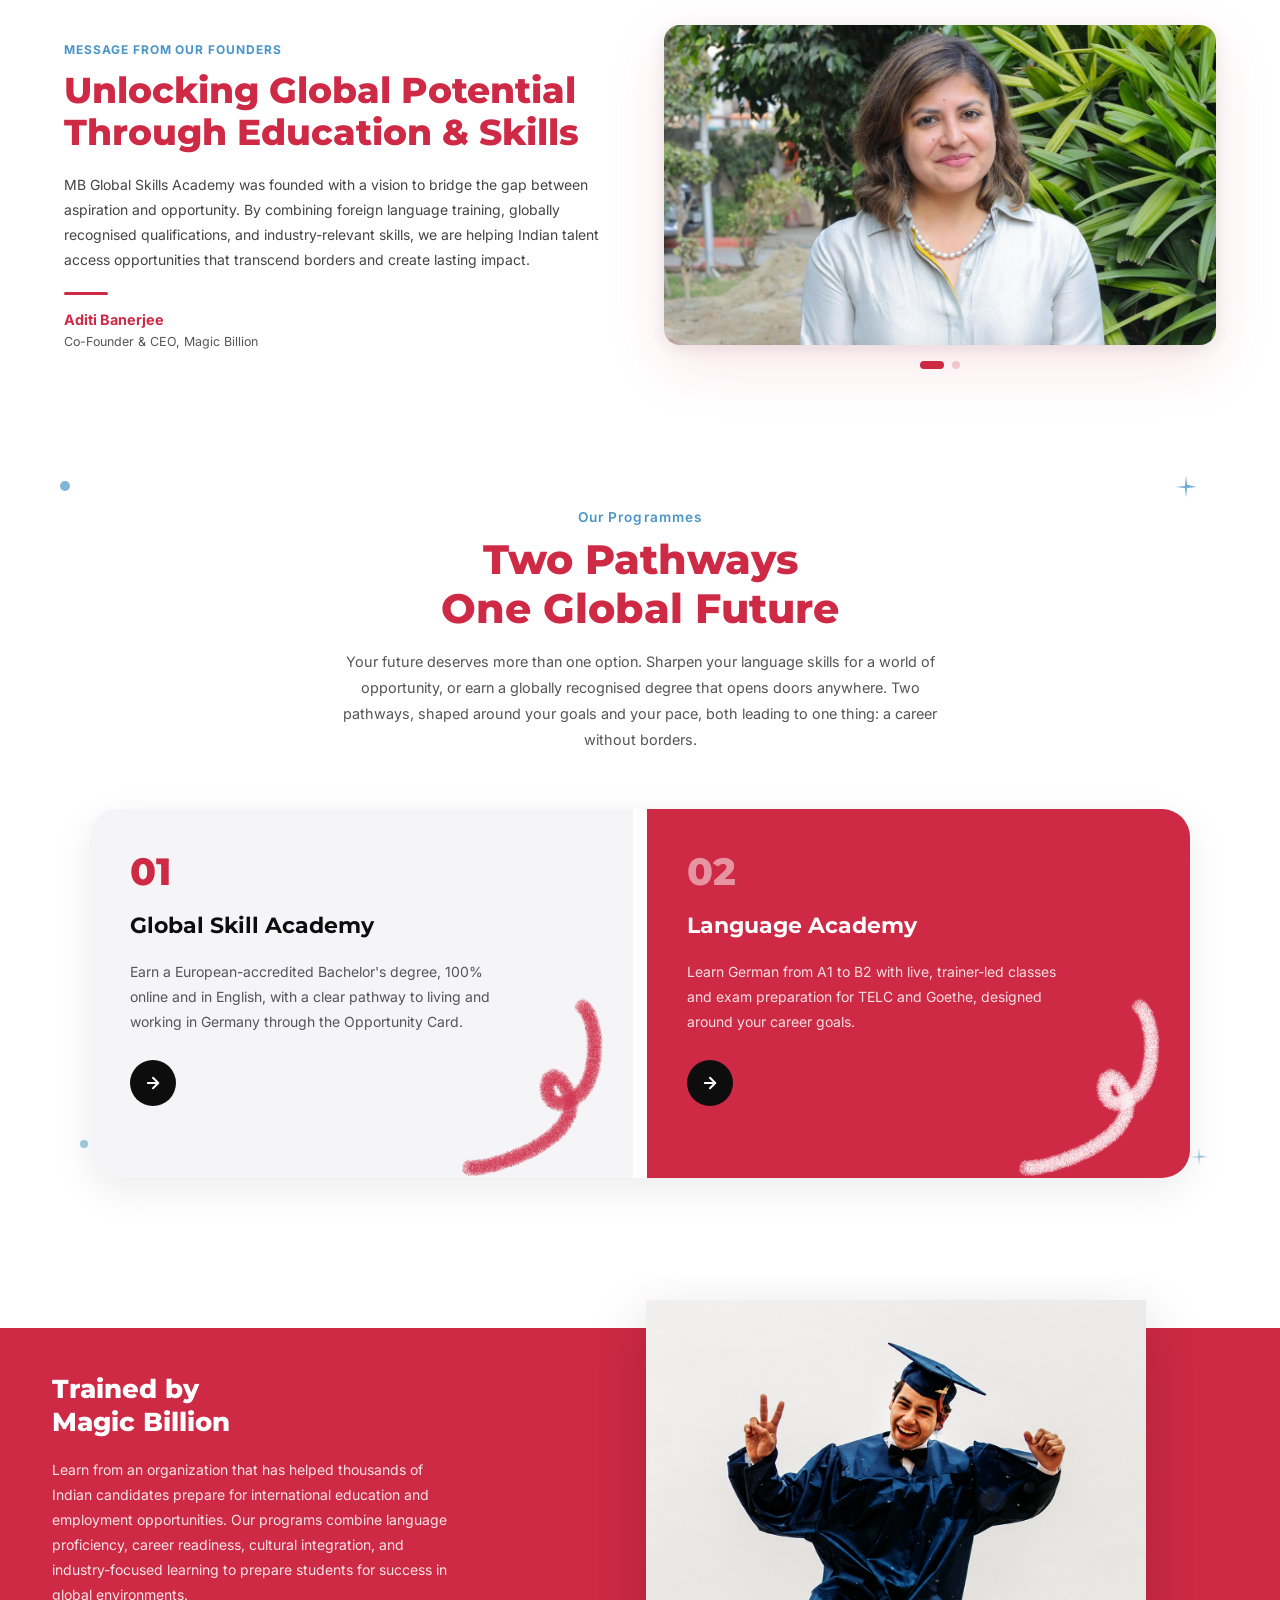
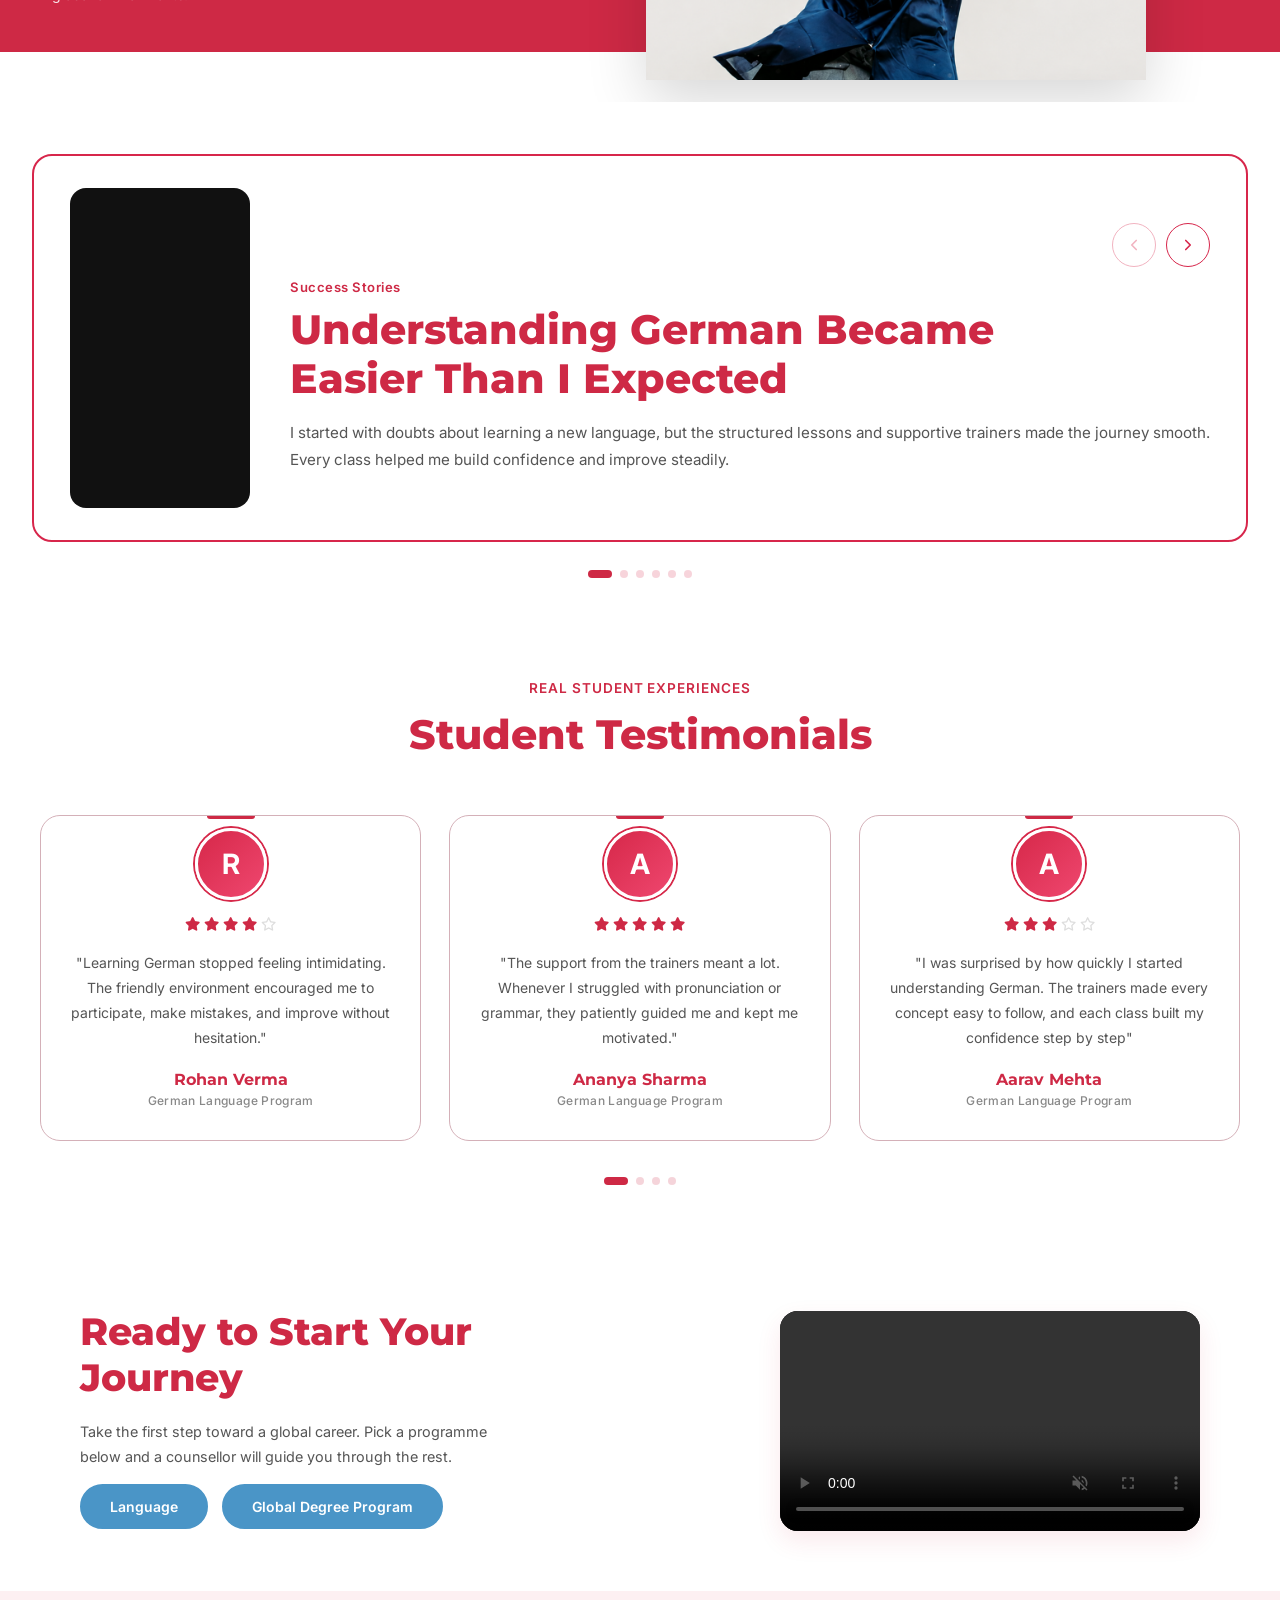
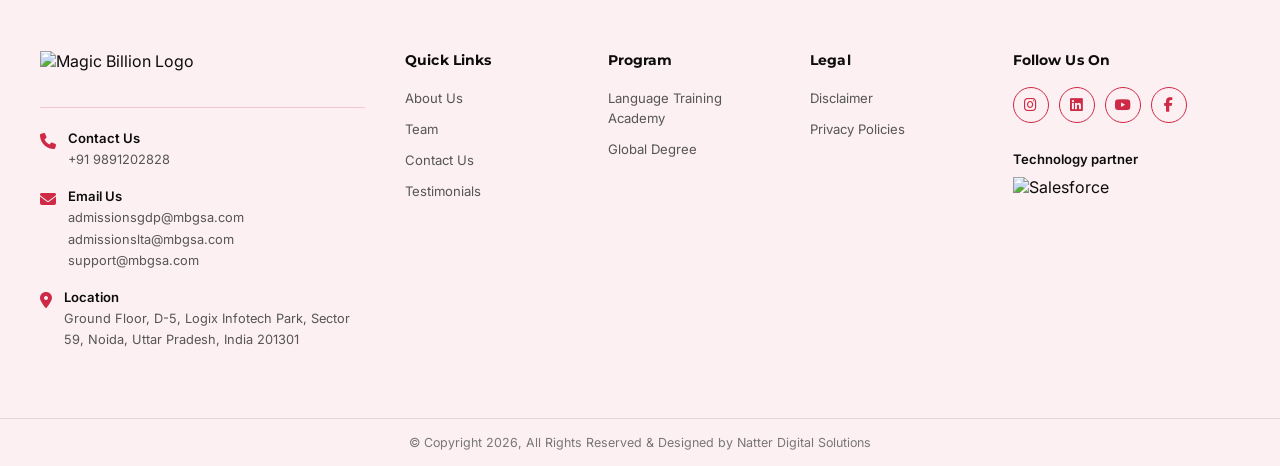
==== commit 3ea29890: "policy content updated s" ====
--- a/index.html
+++ b/index.html
@@ -190,7 +190,7 @@
           >
             <span class="stat-number">80%</span>
             <span class="stat-label"
-              >employers facing issues with staffing in their companies</span
+              >Employers facing issues with staffing in their companies</span
             >
           </div>
 
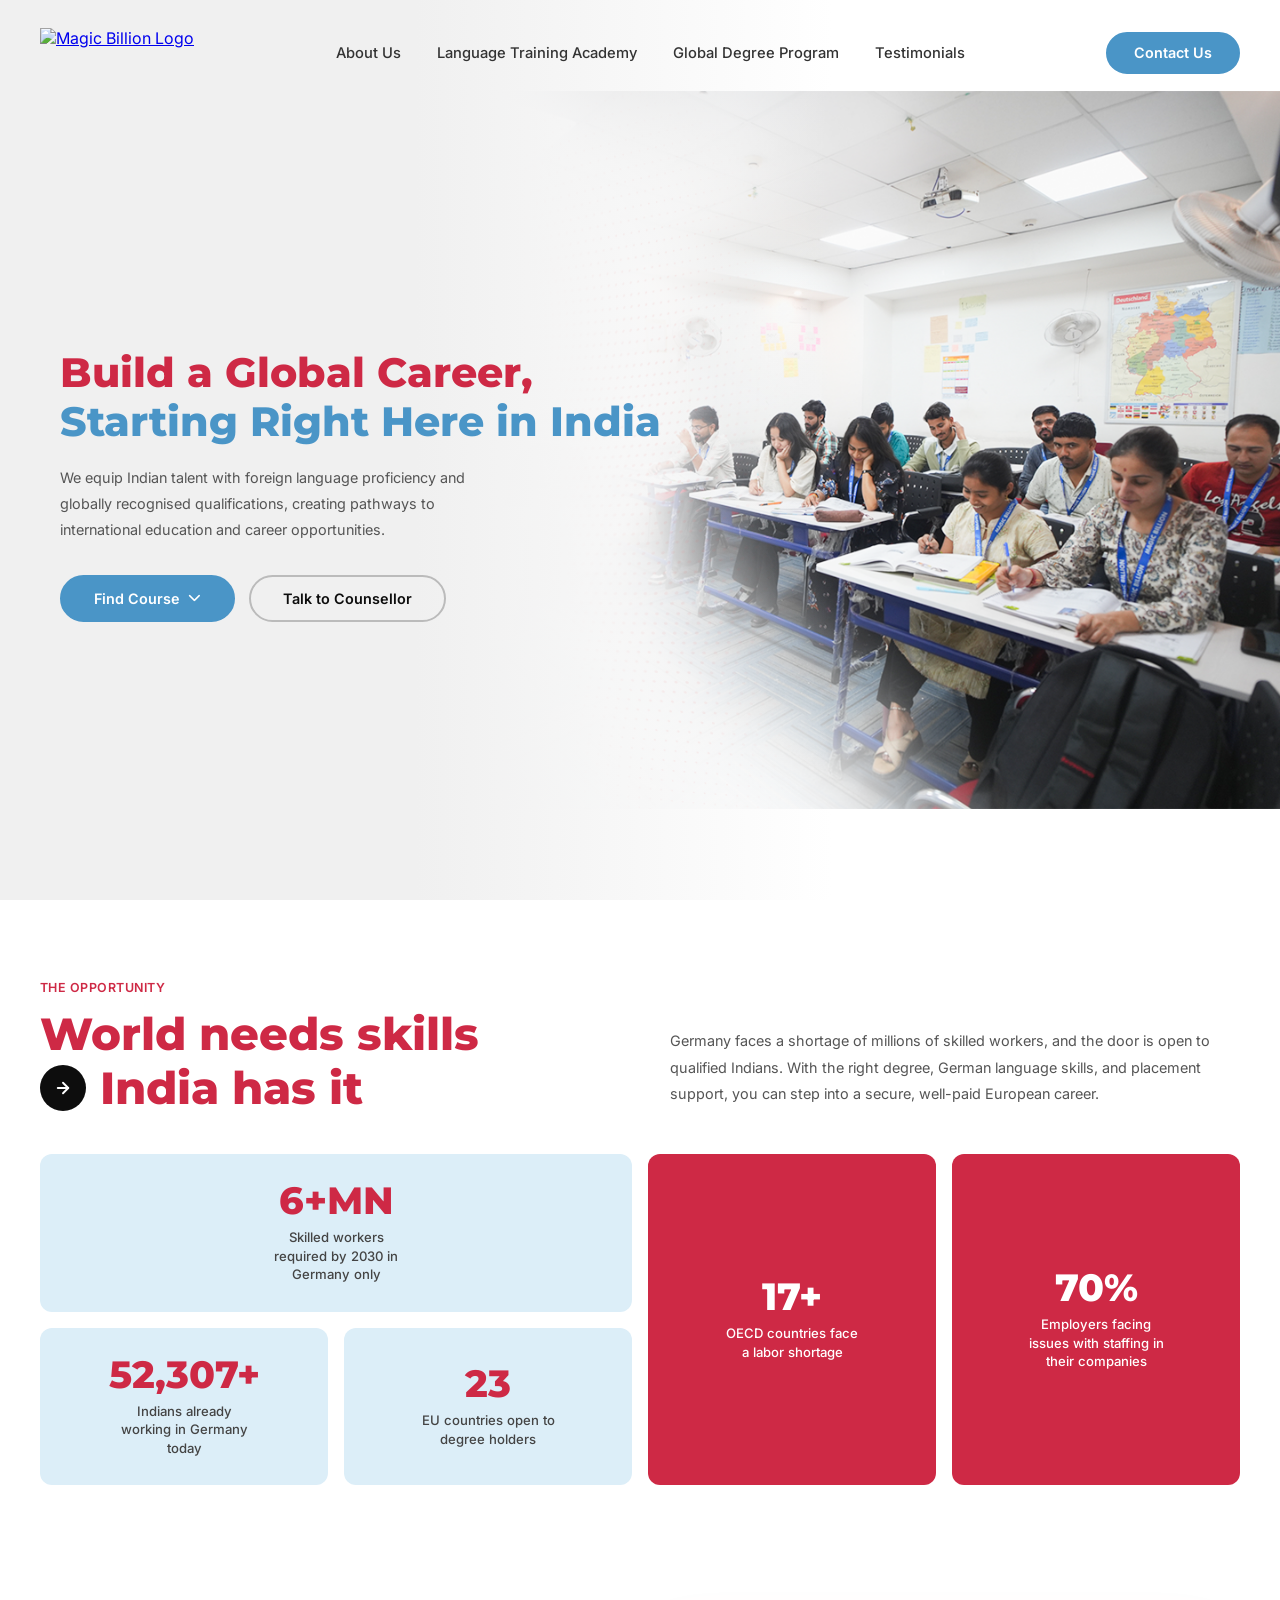
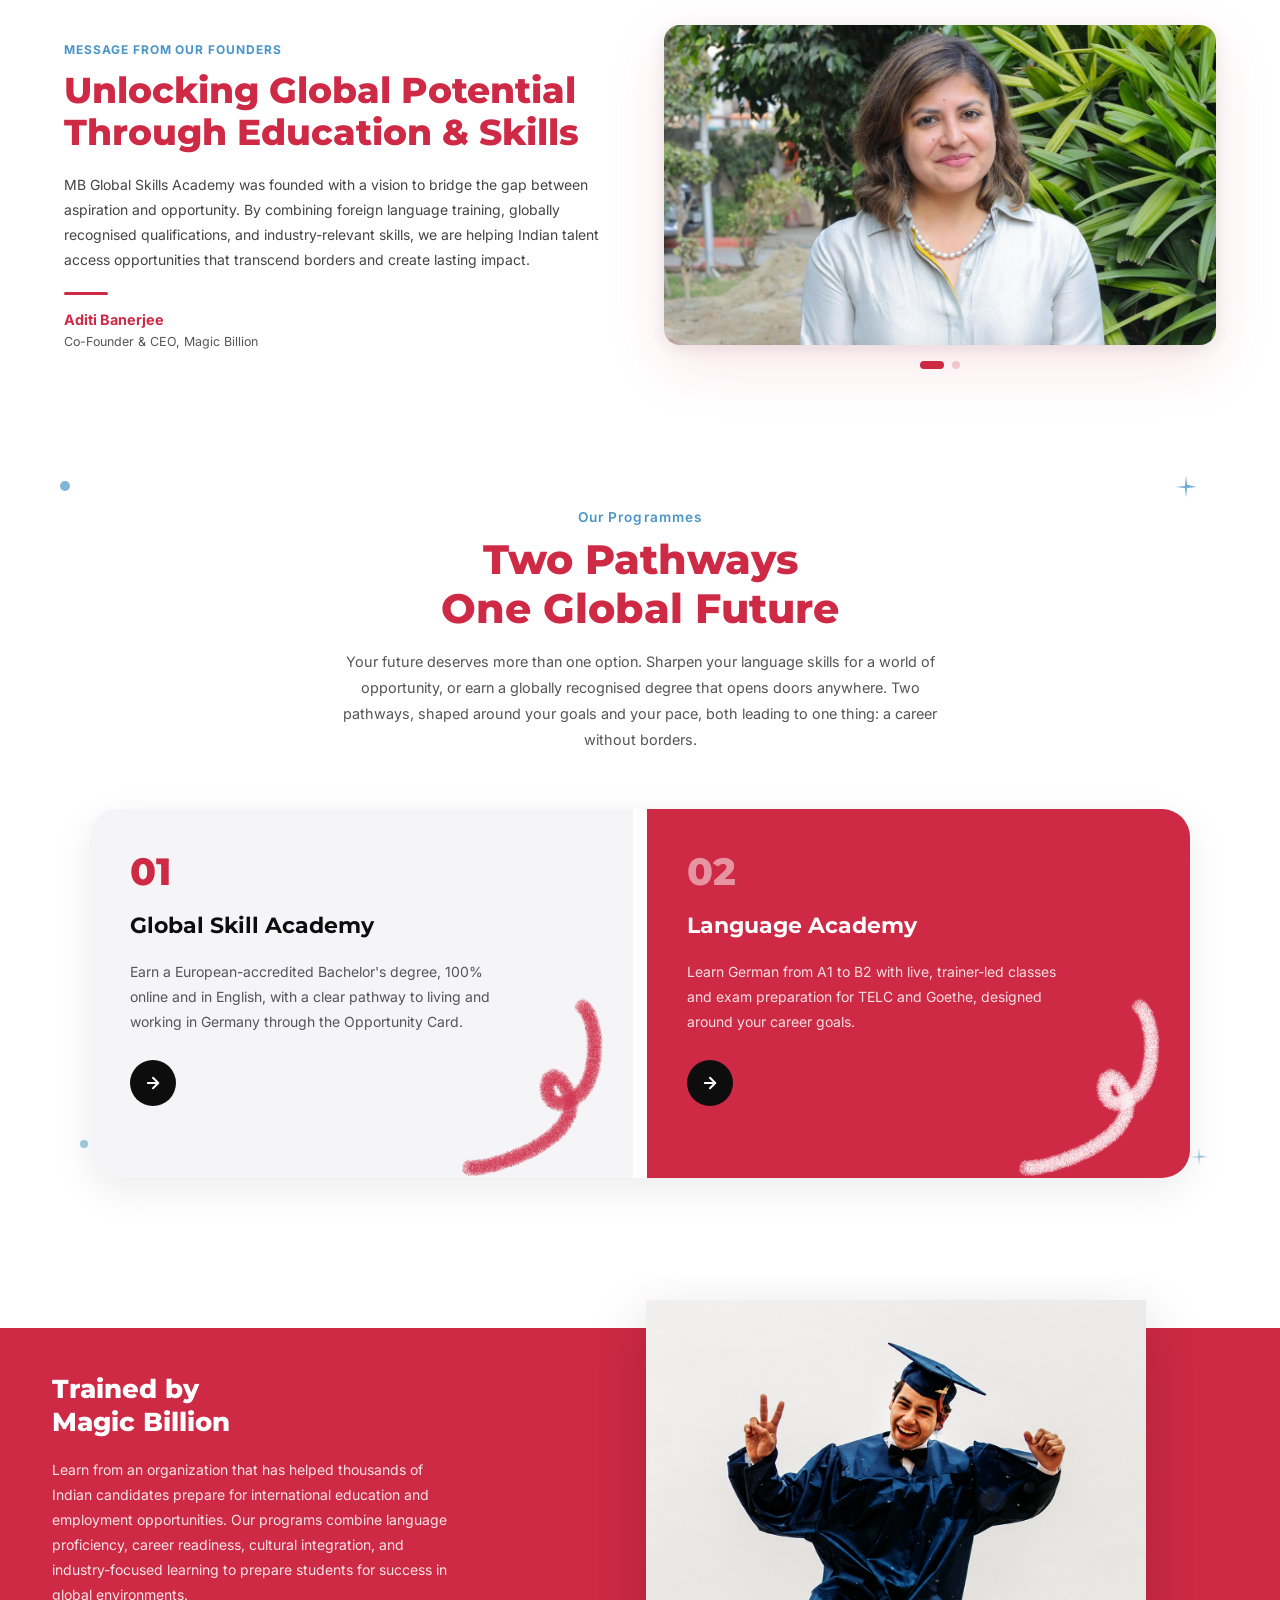
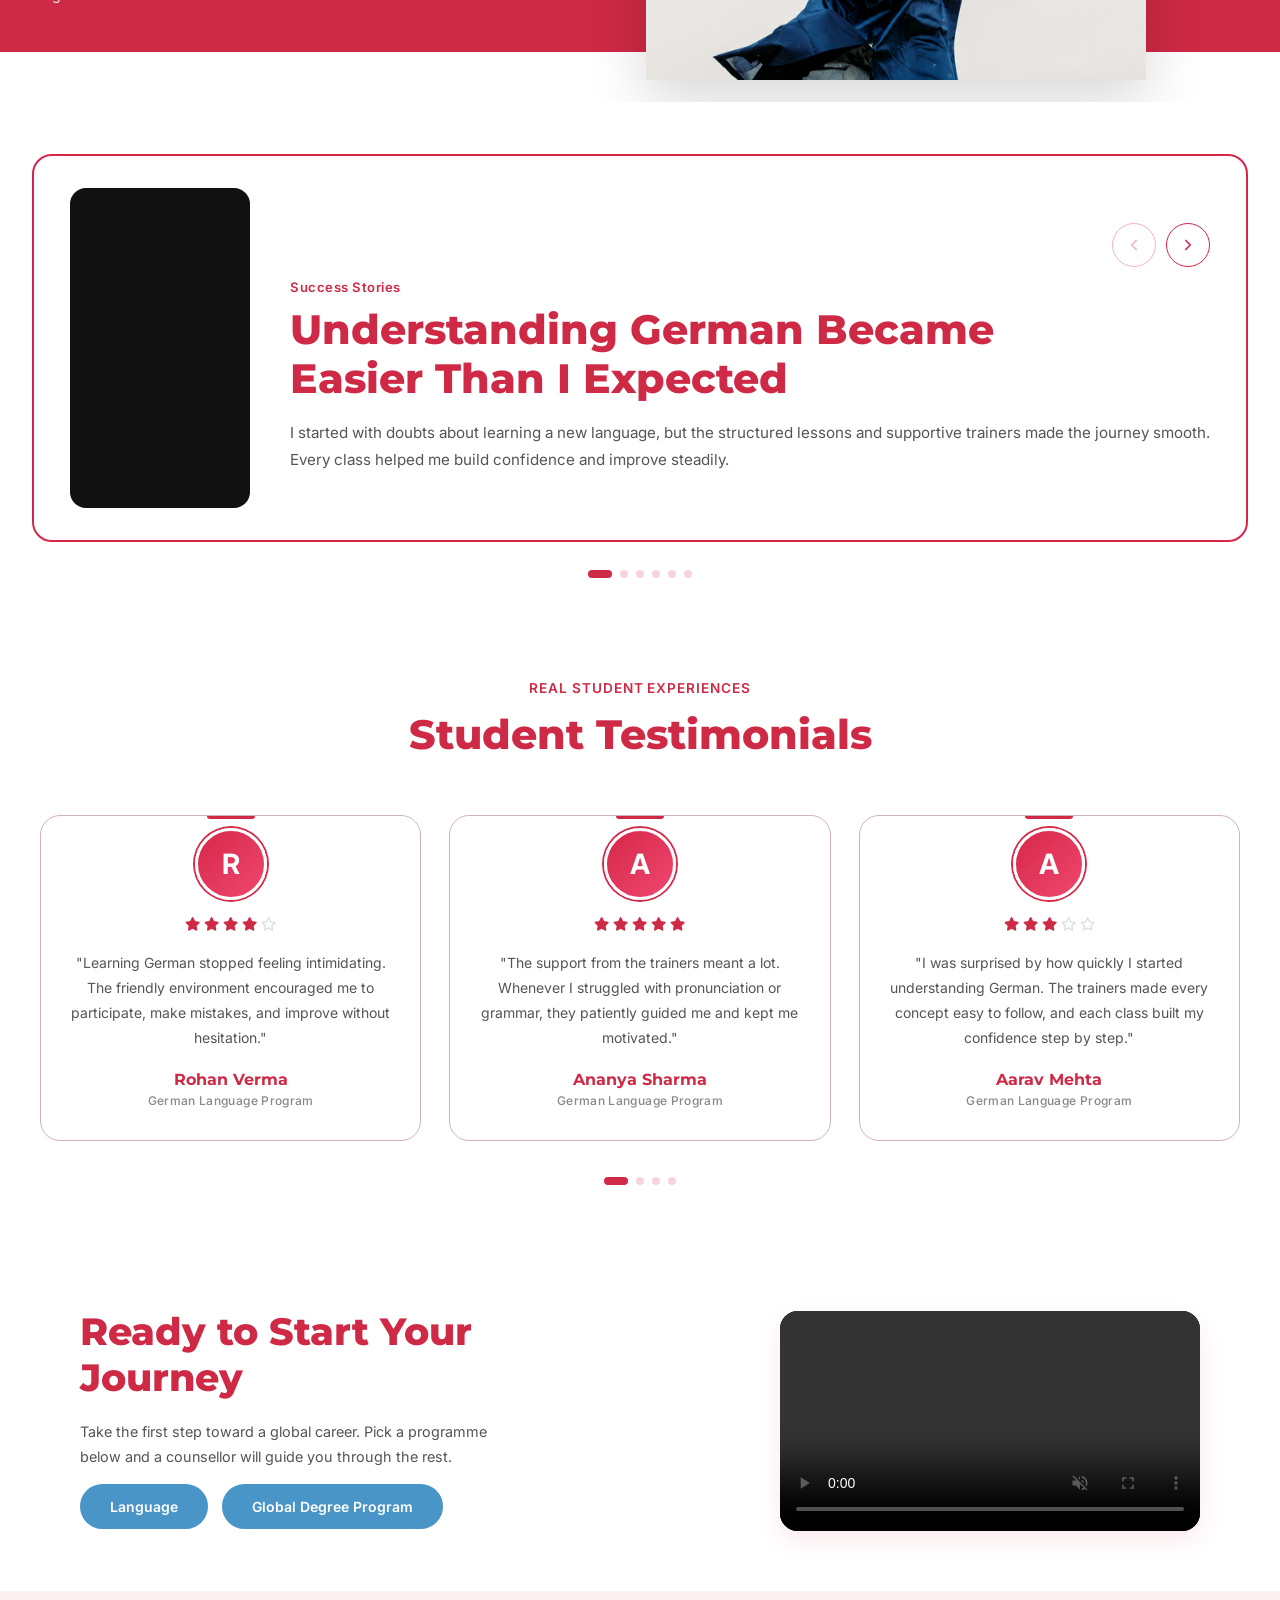
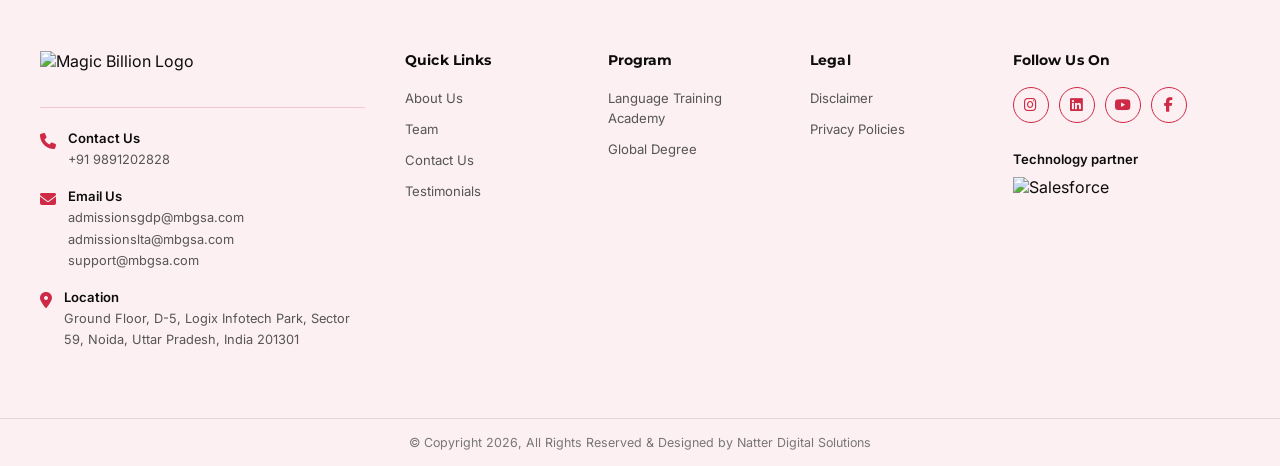
==== commit 97ed899a: "new about and all page content updated" ====
--- a/index.html
+++ b/index.html
@@ -682,7 +682,7 @@
             <p class="testi-quote">
               "I was surprised by how quickly I started understanding German.
               The trainers made every concept easy to follow, and each class
-              built my confidence step by step"
+              built my confidence step by step."
             </p>
             <h4 class="testi-name">Aarav Mehta</h4>
             <span class="testi-role">German Language Program</span>
